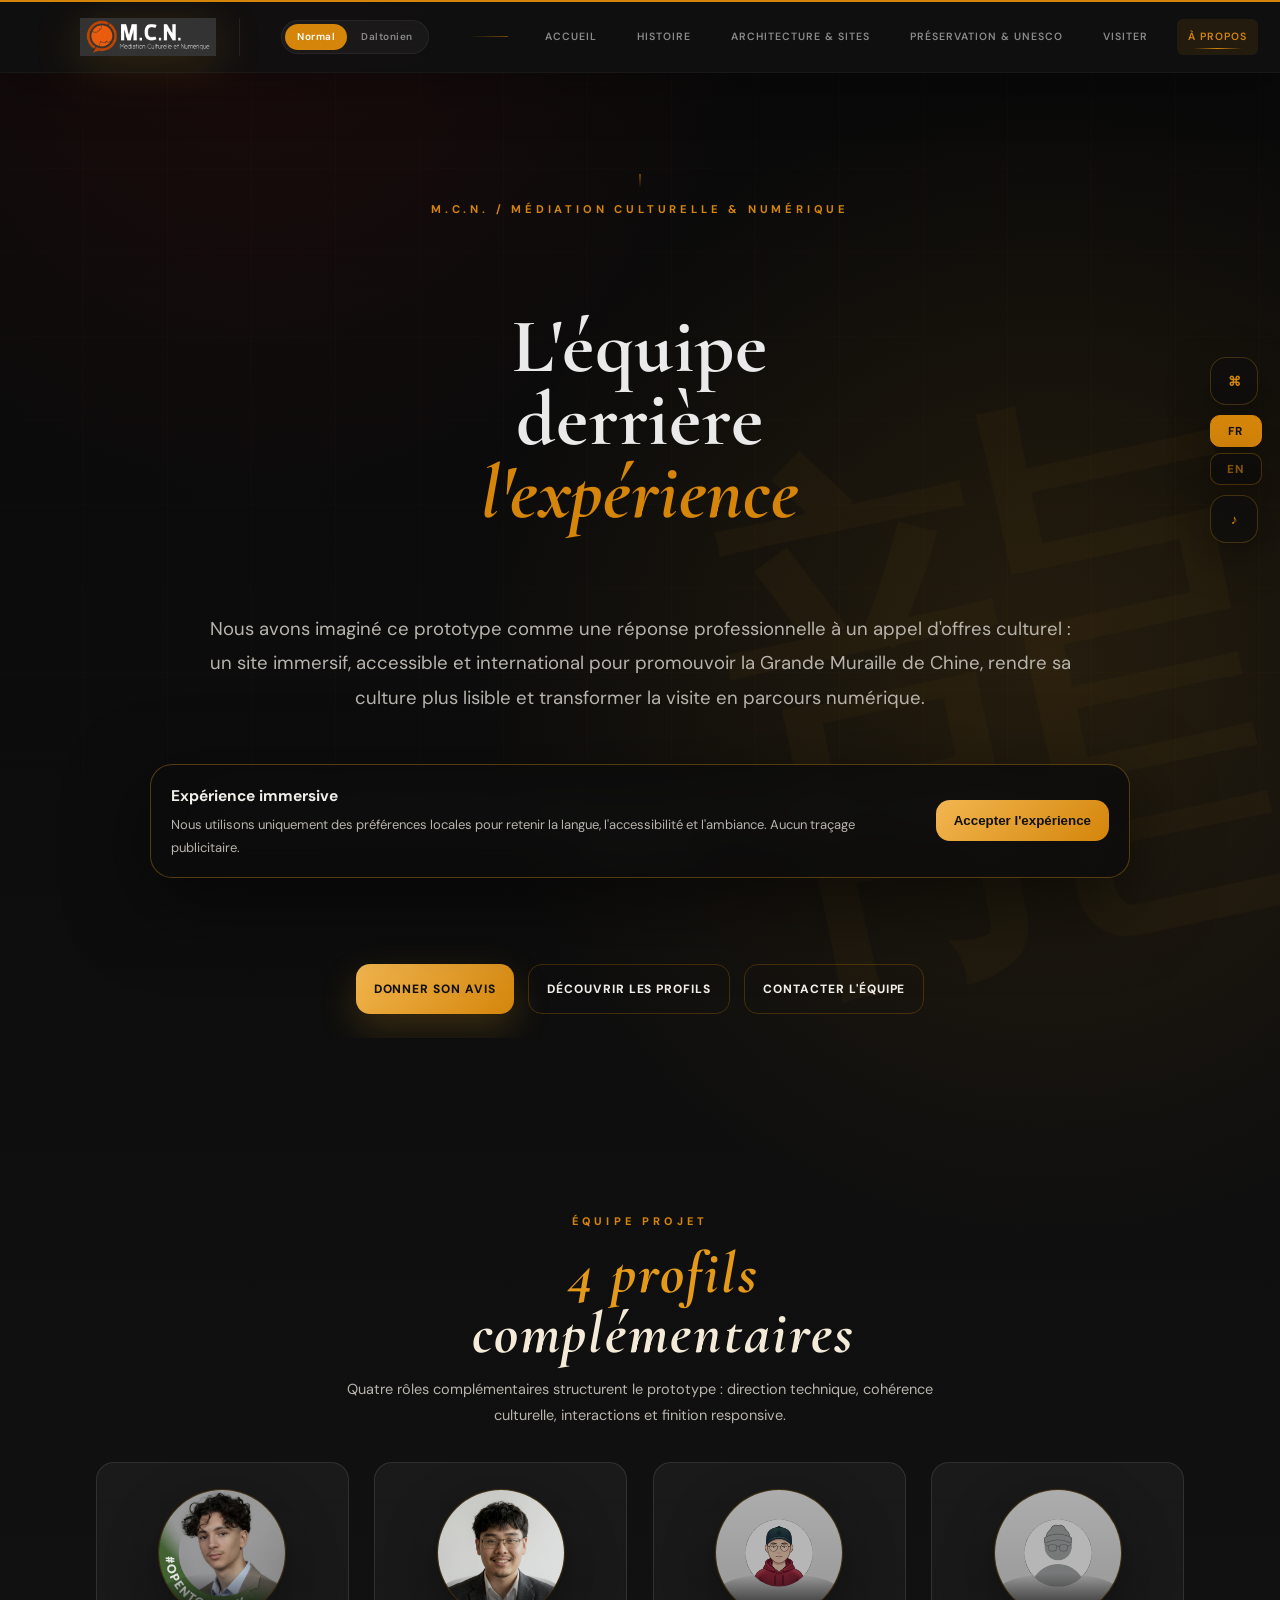
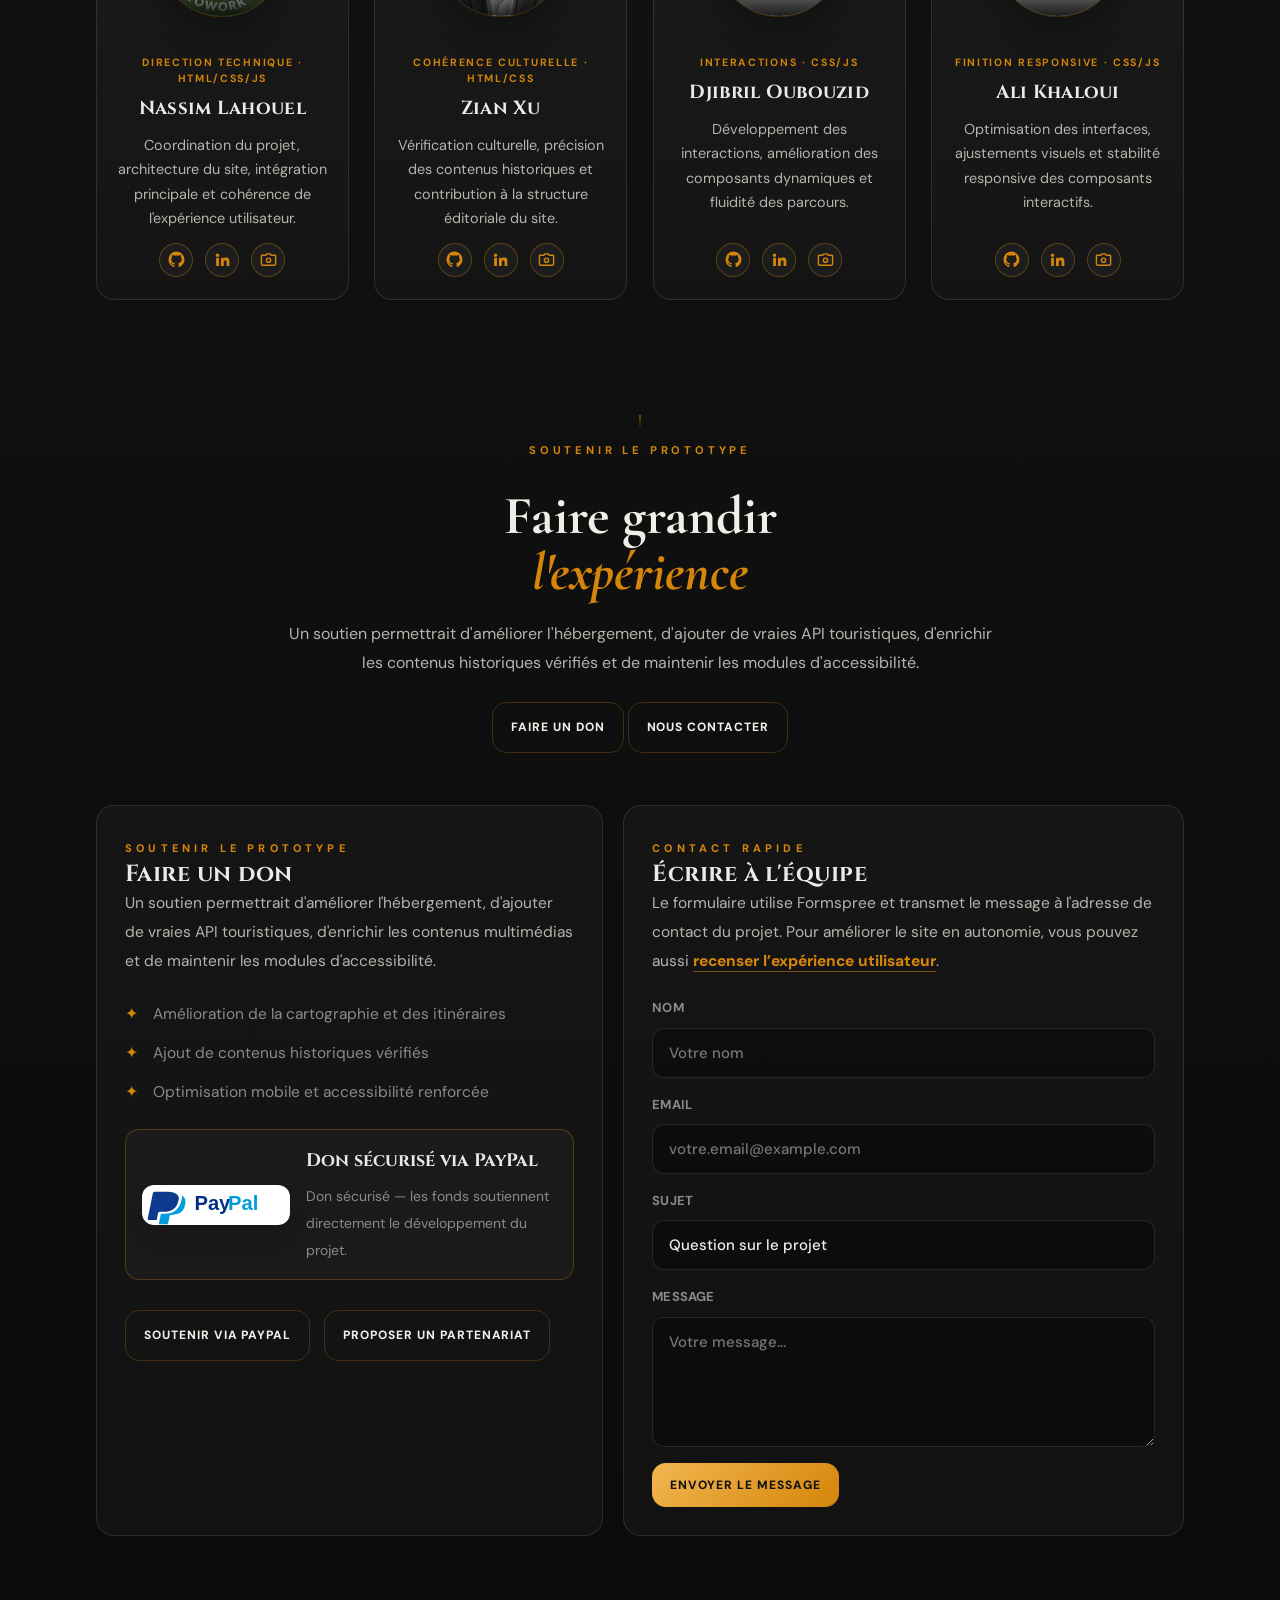
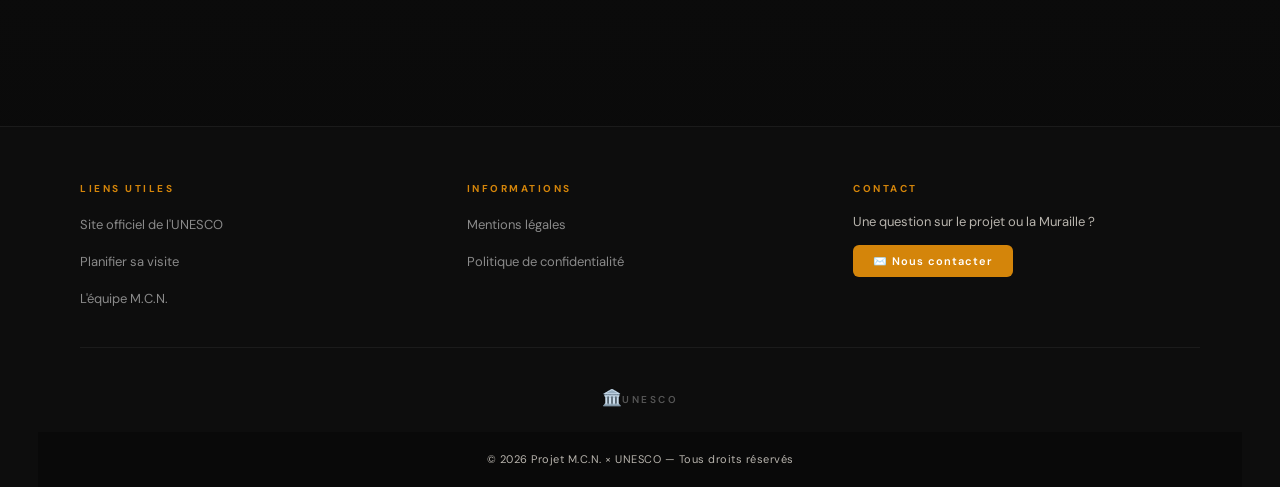
==== apropos.html @ 0f31e230 "Add files" ====
<!DOCTYPE html>
<html lang="fr">
<head>
    <meta charset="UTF-8">
    <!-- Boot immédiat : lang + daltonien + musique préchargée -->
    <script>
      (function(){
        // 1. Langue
        var l = localStorage.getItem('mcn-lang');
        if(l === 'en'){ document.documentElement.lang = 'en'; document.documentElement.classList.add('is-english'); }
        // 2. Daltonien
        if(localStorage.getItem('mcn-colorblind') === '1') document.documentElement.classList.add('mcn-colorblind');
        // 3. Musique — play immédiat, seek différé pour éviter le gap entre pages
        if(localStorage.getItem('mcn-music-on') === '1') {
          try {
            var savedTime = parseFloat(localStorage.getItem('mcn-music-time') || '0');
            var savedAt   = parseFloat(localStorage.getItem('mcn-music-savedAt') || String(Date.now()));
            var audio = new Audio('nastelbom_chinese-music.mp3');
            audio.loop    = true;
            audio.volume  = 0.55;
            audio.preload = 'auto';
            function doSeek(){
              var elapsed = (Date.now() - savedAt) / 1000;
              var target  = savedTime + elapsed;
              if(audio.duration && isFinite(audio.duration)) target = target % audio.duration;
              try { audio.currentTime = target; } catch(e){}
            }
            // Jouer IMMÉDIATEMENT (sans attendre canplay) pour éviter le gap
            var playPromise = audio.play();
            if(playPromise !== undefined){
              playPromise.then(function(){
                // Seek après que le play a démarré
                if(audio.readyState >= 2){ doSeek(); }
                else { audio.addEventListener('canplay', doSeek, { once:true }); }
              }).catch(function(){
                // Autoplay bloqué — réessayer au premier geste utilisateur
                var resume = function(){
                  audio.play().then(doSeek).catch(function(){});
                  document.removeEventListener('click',   resume);
                  document.removeEventListener('keydown', resume);
                };
                document.addEventListener('click',   resume, { once:true });
                document.addEventListener('keydown', resume, { once:true });
              });
            } else {
              // Fallback navigateurs anciens
              if(audio.readyState >= 2){ doSeek(); }
              else { audio.addEventListener('canplay', doSeek, { once:true }); }
            }
            window.__mcnBootAudio = audio;
          } catch(e) {}
        }
      })();
    </script>
    <meta name="viewport" content="width=device-width, initial-scale=1.0">
    <link rel="preload" as="audio" href="nastelbom_chinese-music.mp3" type="audio/mpeg">
    <meta name="description" content="Découvrez l'équipe M.C.N. derrière le projet numérique UNESCO dédié à la Grande Muraille de Chine.">
    <title>À propos — M.C.N. Grande Muraille</title>
    <link rel="stylesheet" href="style.css">
    <link rel="stylesheet" href="premium_upgrade.css">
    <link rel="stylesheet" href="mcn_public_refinement.css">
    <link rel="stylesheet" href="mcn_premium_finish.css">
    <link rel="stylesheet" href="dynasty_modal_enhance.css">
    <link rel="preconnect" href="https://fonts.googleapis.com">
    <link rel="preconnect" href="https://fonts.gstatic.com" crossorigin>
    <link href="https://fonts.googleapis.com/css2?family=Cormorant+Garamond:ital,wght@0,400;0,600;0,700;1,400&family=Cinzel:wght@400;600;700;900&family=DM+Sans:wght@400;500;600;700&display=swap" rel="stylesheet">
</head>
<body data-premium="mcn">
    <a href="#contenu" class="skip-link">Aller au contenu</a>
    <div class="progress-bar" aria-hidden="true"></div>
    <input type="checkbox" id="daltonien-mode" class="mode-checkbox">
    <input type="checkbox" id="hamburger-toggle" class="hamburger-toggle">
    <label for="hamburger-toggle" class="nav-overlay" aria-hidden="true"></label>

    <header class="header">
        <div class="nav-container">
            <div class="logo">
                <a href="index.html" class="logo-link" aria-label="Retour à l'accueil">
                    <img src="logo-mcn.png" alt="Logo M.C.N." class="logo-img">
                </a>
            </div>
            <div class="color-mode-toggle">
                <label for="daltonien-mode" class="mode-button mode-normal">Normal</label>
                <label for="daltonien-mode" class="mode-button mode-daltonien">Daltonien</label>
            </div>
            <label for="hamburger-toggle" class="hamburger-label" aria-label="Ouvrir le menu"><span></span><span></span><span></span></label>
            <nav aria-label="Navigation principale">
                <ul class="nav-menu">
                    <li><a href="index.html">Accueil</a></li>
                    <li><a href="histoire.html">Histoire</a></li>
                    <li><a href="architecture.html">Architecture & Sites</a></li>
                    <li><a href="preservation.html">Préservation & UNESCO</a></li>
                    <li><a href="visiter.html">Visiter</a></li>
                    <li><a href="apropos.html" class="active" aria-current="page">À propos</a></li>
                </ul>
            </nav>
        </div>
    </header>

    <main id="contenu" class="main-content about-page">
        <section class="about-hero about-hero-centered reveal" aria-labelledby="about-title">
            <span class="mcn-chapter-kicker">M.C.N. / Médiation Culturelle & Numérique</span>
            <h1 id="about-title"><span class="lang-fr">L'équipe derrière <em>l'expérience</em></span><span class="lang-en">The team behind <em>the experience</em></span></h1>
            <p>Nous avons imaginé ce prototype comme une réponse professionnelle à un appel d'offres culturel : un site immersif, accessible et international pour promouvoir la Grande Muraille de Chine, rendre sa culture plus lisible et transformer la visite en parcours numérique.</p>
            <p class="about-feedback-copy">Votre avis nous aide à améliorer la navigation, les contenus, l'accessibilité et la qualité générale de l'expérience.</p>
            <div class="about-hero-actions about-centered-actions">
                <a class="premium-cta" href="https://docs.google.com/forms/d/e/1FAIpQLSeU9tLcjti7JMCrcqC1mMCmVSFQuOG7TDobUYqRKVTLNibkOA/viewform?usp=publish-editor" target="_blank" rel="noopener">Donner son avis</a>
                <a href="#team" class="ghost-cta">Découvrir les profils</a>
                <a href="#contact" class="ghost-cta">Contacter l'équipe</a>
            </div>
        </section>

        <section id="team" class="team-section reveal" aria-labelledby="team-title">
            <div class="section-heading about-centered-heading">
                <span class="eyebrow">Équipe projet</span>
                <h2 id="team-title"><span class="lang-fr"><span>4 profils</span> complémentaires</span><span class="lang-en"><span>4 profiles</span><br>complementary</span></h2>
                <p><span class="lang-fr">Quatre rôles complémentaires structurent le prototype : direction technique, cohérence culturelle, interactions et finition responsive.</span><span class="lang-en">Four complementary roles structure the prototype: technical direction, cultural consistency, interactions and responsive finishing.</span></p>
            </div>
            <div class="team-grid team-grid-real team-grid-compact">
                <article class="profile-card profile-card-real">
                    <div class="profile-photo-wrap"><img src="nassim-lahouel.jpg" alt="Portrait de Nassim Lahouel" class="profile-photo"></div>
                    <div class="profile-body">
                        <span class="profile-role">Direction technique · HTML/CSS/JS</span>
                        <h3>Nassim Lahouel</h3>
                        <p>Coordination du projet, architecture du site, intégration principale et cohérence de l'expérience utilisateur.</p>
                        <div class="profile-links social-icons" aria-label="Liens professionnels de Nassim Lahouel">
                            <a href="https://github.com/nassim800" target="_blank" rel="noopener" aria-label="GitHub de Nassim Lahouel"><svg viewBox="0 0 24 24" aria-hidden="true"><path d="M12 .7A11.3 11.3 0 0 0 .7 12c0 5 3.2 9.2 7.6 10.7.6.1.8-.2.8-.6v-2c-3.1.7-3.8-1.3-3.8-1.3-.5-1.2-1.2-1.6-1.2-1.6-1-.7.1-.7.1-.7 1.1.1 1.7 1.2 1.7 1.2 1 1.7 2.6 1.2 3.2.9.1-.7.4-1.2.7-1.5-2.5-.3-5.1-1.2-5.1-5.5 0-1.2.4-2.2 1.2-3-.1-.3-.5-1.5.1-3 0 0 .9-.3 3.1 1.2.9-.2 1.9-.4 2.9-.4s2 .1 2.9.4c2.2-1.5 3.1-1.2 3.1-1.2.6 1.5.2 2.7.1 3 .7.8 1.2 1.8 1.2 3 0 4.3-2.6 5.2-5.1 5.5.4.3.8 1 .8 2.1V22c0 .4.2.7.8.6A11.3 11.3 0 0 0 12 .7Z"/></svg></a>
                            <a href="https://www.linkedin.com/" target="_blank" rel="noopener" aria-label="LinkedIn de Nassim Lahouel"><svg viewBox="0 0 24 24" aria-hidden="true"><path d="M4.98 3.5a2.5 2.5 0 1 1 0 5.01 2.5 2.5 0 0 1 0-5.01ZM3 9.5h4v11.8H3V9.5Zm6.3 0h3.8v1.6h.1c.5-.9 1.8-1.9 3.8-1.9 4 0 4.7 2.6 4.7 6v6.1h-4v-5.4c0-1.3 0-3-1.8-3s-2.1 1.4-2.1 2.9v5.5h-4V9.5Z"/></svg></a>
                            <a href="https://nassim800.github.io/portfolio2/" target="_blank" rel="noopener" aria-label="Portfolio de Nassim Lahouel"><svg viewBox="0 0 24 24" aria-hidden="true"><path d="M9 3h6l1.2 2H21a2 2 0 0 1 2 2v11.5a2.5 2.5 0 0 1-2.5 2.5h-17A2.5 2.5 0 0 1 1 18.5V7a2 2 0 0 1 2-2h4.8L9 3Zm1.2 2-.7 1.1a2 2 0 0 1-1.7.9H3v11.5c0 .3.2.5.5.5h17c.3 0 .5-.2.5-.5V7h-4.8a2 2 0 0 1-1.7-.9L13.8 5h-3.6ZM12 9a4 4 0 1 1 0 8 4 4 0 0 1 0-8Zm0 2a2 2 0 1 0 0 4 2 2 0 0 0 0-4Z"/></svg></a>
                        </div>
                    </div>
                </article>
                <article class="profile-card profile-card-real">
                    <div class="profile-photo-wrap"><img src="zian-xu.jpg" alt="Portrait de Zian Xu" class="profile-photo"></div>
                    <div class="profile-body">
                        <span class="profile-role">Cohérence culturelle · HTML/CSS</span>
                        <h3>Zian Xu</h3>
                        <p>Vérification culturelle, précision des contenus historiques et contribution à la structure éditoriale du site.</p>
                        <div class="profile-links social-icons" aria-label="Liens professionnels de Zian Xu">
                            <a href="https://github.com/zian-boop" target="_blank" rel="noopener" aria-label="GitHub de Zian Xu"><svg viewBox="0 0 24 24" aria-hidden="true"><path d="M12 .7A11.3 11.3 0 0 0 .7 12c0 5 3.2 9.2 7.6 10.7.6.1.8-.2.8-.6v-2c-3.1.7-3.8-1.3-3.8-1.3-.5-1.2-1.2-1.6-1.2-1.6-1-.7.1-.7.1-.7 1.1.1 1.7 1.2 1.7 1.2 1 1.7 2.6 1.2 3.2.9.1-.7.4-1.2.7-1.5-2.5-.3-5.1-1.2-5.1-5.5 0-1.2.4-2.2 1.2-3-.1-.3-.5-1.5.1-3 0 0 .9-.3 3.1 1.2.9-.2 1.9-.4 2.9-.4s2 .1 2.9.4c2.2-1.5 3.1-1.2 3.1-1.2.6 1.5.2 2.7.1 3 .7.8 1.2 1.8 1.2 3 0 4.3-2.6 5.2-5.1 5.5.4.3.8 1 .8 2.1V22c0 .4.2.7.8.6A11.3 11.3 0 0 0 12 .7Z"/></svg></a>
                            <a href="https://www.linkedin.com/in/%E5%AD%90%E5%AE%89-%E5%BE%90-6149aa3a8/?locale=fr" target="_blank" rel="noopener" aria-label="LinkedIn de Zian Xu"><svg viewBox="0 0 24 24" aria-hidden="true"><path d="M4.98 3.5a2.5 2.5 0 1 1 0 5.01 2.5 2.5 0 0 1 0-5.01ZM3 9.5h4v11.8H3V9.5Zm6.3 0h3.8v1.6h.1c.5-.9 1.8-1.9 3.8-1.9 4 0 4.7 2.6 4.7 6v6.1h-4v-5.4c0-1.3 0-3-1.8-3s-2.1 1.4-2.1 2.9v5.5h-4V9.5Z"/></svg></a>
                            <a href="https://zian-boop.github.io/" target="_blank" rel="noopener" aria-label="Portfolio de Zian Xu"><svg viewBox="0 0 24 24" aria-hidden="true"><path d="M9 3h6l1.2 2H21a2 2 0 0 1 2 2v11.5a2.5 2.5 0 0 1-2.5 2.5h-17A2.5 2.5 0 0 1 1 18.5V7a2 2 0 0 1 2-2h4.8L9 3Zm1.2 2-.7 1.1a2 2 0 0 1-1.7.9H3v11.5c0 .3.2.5.5.5h17c.3 0 .5-.2.5-.5V7h-4.8a2 2 0 0 1-1.7-.9L13.8 5h-3.6ZM12 9a4 4 0 1 1 0 8 4 4 0 0 1 0-8Zm0 2a2 2 0 1 0 0 4 2 2 0 0 0 0-4Z"/></svg></a>
                        </div>
                    </div>
                </article>
                <article class="profile-card profile-card-real">
                    <div class="profile-photo-wrap"><img src="djibril.jpg" alt="Portrait de Djibril Oubouzid" class="profile-photo"></div>
                    <div class="profile-body">
                        <span class="profile-role">Interactions · CSS/JS</span>
                        <h3>Djibril Oubouzid</h3>
                        <p>Développement des interactions, amélioration des composants dynamiques et fluidité des parcours.</p>
                        <div class="profile-links social-icons" aria-label="Liens professionnels de Djibril Oubouzid">
                            <a href="https://github.com/skerious" target="_blank" rel="noopener" aria-label="GitHub de Djibril Oubouzid"><svg viewBox="0 0 24 24" aria-hidden="true"><path d="M12 .7A11.3 11.3 0 0 0 .7 12c0 5 3.2 9.2 7.6 10.7.6.1.8-.2.8-.6v-2c-3.1.7-3.8-1.3-3.8-1.3-.5-1.2-1.2-1.6-1.2-1.6-1-.7.1-.7.1-.7 1.1.1 1.7 1.2 1.7 1.2 1 1.7 2.6 1.2 3.2.9.1-.7.4-1.2.7-1.5-2.5-.3-5.1-1.2-5.1-5.5 0-1.2.4-2.2 1.2-3-.1-.3-.5-1.5.1-3 0 0 .9-.3 3.1 1.2.9-.2 1.9-.4 2.9-.4s2 .1 2.9.4c2.2-1.5 3.1-1.2 3.1-1.2.6 1.5.2 2.7.1 3 .7.8 1.2 1.8 1.2 3 0 4.3-2.6 5.2-5.1 5.5.4.3.8 1 .8 2.1V22c0 .4.2.7.8.6A11.3 11.3 0 0 0 12 .7Z"/></svg></a>
                            <a href="https://www.linkedin.com/in/djibril-oubouzid-376926398/" target="_blank" rel="noopener" aria-label="LinkedIn de Djibril Oubouzid"><svg viewBox="0 0 24 24" aria-hidden="true"><path d="M4.98 3.5a2.5 2.5 0 1 1 0 5.01 2.5 2.5 0 0 1 0-5.01ZM3 9.5h4v11.8H3V9.5Zm6.3 0h3.8v1.6h.1c.5-.9 1.8-1.9 3.8-1.9 4 0 4.7 2.6 4.7 6v6.1h-4v-5.4c0-1.3 0-3-1.8-3s-2.1 1.4-2.1 2.9v5.5h-4V9.5Z"/></svg></a>
                            <a href="https://skerious.github.io/djibril_portfolio/" target="_blank" rel="noopener" aria-label="Portfolio de Djibril Oubouzid"><svg viewBox="0 0 24 24" aria-hidden="true"><path d="M9 3h6l1.2 2H21a2 2 0 0 1 2 2v11.5a2.5 2.5 0 0 1-2.5 2.5h-17A2.5 2.5 0 0 1 1 18.5V7a2 2 0 0 1 2-2h4.8L9 3Zm1.2 2-.7 1.1a2 2 0 0 1-1.7.9H3v11.5c0 .3.2.5.5.5h17c.3 0 .5-.2.5-.5V7h-4.8a2 2 0 0 1-1.7-.9L13.8 5h-3.6ZM12 9a4 4 0 1 1 0 8 4 4 0 0 1 0-8Zm0 2a2 2 0 1 0 0 4 2 2 0 0 0 0-4Z"/></svg></a>
                        </div>
                    </div>
                </article>
                <article class="profile-card profile-card-real">
                    <div class="profile-photo-wrap"><img src="ali.jpg" alt="Portrait de Ali Khaloui" class="profile-photo"></div>
                    <div class="profile-body">
                        <span class="profile-role">Finition responsive · CSS/JS</span>
                        <h3>Ali Khaloui</h3>
                        <p>Optimisation des interfaces, ajustements visuels et stabilité responsive des composants interactifs.</p>
                        <div class="profile-links social-icons" aria-label="Liens professionnels de Ali Khaloui">
                            <a href="https://github.com/rjali75" target="_blank" rel="noopener" aria-label="GitHub de Ali Khaloui"><svg viewBox="0 0 24 24" aria-hidden="true"><path d="M12 .7A11.3 11.3 0 0 0 .7 12c0 5 3.2 9.2 7.6 10.7.6.1.8-.2.8-.6v-2c-3.1.7-3.8-1.3-3.8-1.3-.5-1.2-1.2-1.6-1.2-1.6-1-.7.1-.7.1-.7 1.1.1 1.7 1.2 1.7 1.2 1 1.7 2.6 1.2 3.2.9.1-.7.4-1.2.7-1.5-2.5-.3-5.1-1.2-5.1-5.5 0-1.2.4-2.2 1.2-3-.1-.3-.5-1.5.1-3 0 0 .9-.3 3.1 1.2.9-.2 1.9-.4 2.9-.4s2 .1 2.9.4c2.2-1.5 3.1-1.2 3.1-1.2.6 1.5.2 2.7.1 3 .7.8 1.2 1.8 1.2 3 0 4.3-2.6 5.2-5.1 5.5.4.3.8 1 .8 2.1V22c0 .4.2.7.8.6A11.3 11.3 0 0 0 12 .7Z"/></svg></a>
                            <a href="https://www.linkedin.com/in/ali-khaloui/" target="_blank" rel="noopener" aria-label="LinkedIn de Ali Khaloui"><svg viewBox="0 0 24 24" aria-hidden="true"><path d="M4.98 3.5a2.5 2.5 0 1 1 0 5.01 2.5 2.5 0 0 1 0-5.01ZM3 9.5h4v11.8H3V9.5Zm6.3 0h3.8v1.6h.1c.5-.9 1.8-1.9 3.8-1.9 4 0 4.7 2.6 4.7 6v6.1h-4v-5.4c0-1.3 0-3-1.8-3s-2.1 1.4-2.1 2.9v5.5h-4V9.5Z"/></svg></a>
                            <a href="https://rjali75.github.io/portfolio/" target="_blank" rel="noopener" aria-label="Portfolio de Ali Khaloui"><svg viewBox="0 0 24 24" aria-hidden="true"><path d="M9 3h6l1.2 2H21a2 2 0 0 1 2 2v11.5a2.5 2.5 0 0 1-2.5 2.5h-17A2.5 2.5 0 0 1 1 18.5V7a2 2 0 0 1 2-2h4.8L9 3Zm1.2 2-.7 1.1a2 2 0 0 1-1.7.9H3v11.5c0 .3.2.5.5.5h17c.3 0 .5-.2.5-.5V7h-4.8a2 2 0 0 1-1.7-.9L13.8 5h-3.6ZM12 9a4 4 0 1 1 0 8 4 4 0 0 1 0-8Zm0 2a2 2 0 1 0 0 4 2 2 0 0 0 0-4Z"/></svg></a>
                        </div>
                    </div>
                </article>
            </div></section>

        <section class="about-donation-callout reveal" aria-labelledby="support-title">
            <span class="mcn-chapter-kicker">Soutenir le prototype</span>
            <h2 id="support-title">Faire grandir <em>l'expérience</em></h2>
            <p>Un soutien permettrait d'améliorer l'hébergement, d'ajouter de vraies API touristiques, d'enrichir les contenus historiques vérifiés et de maintenir les modules d'accessibilité.</p>
            <div class="about-centered-actions">
                <a class="premium-cta paypal-cta" href="https://www.paypal.com/donate" target="_blank" rel="noopener">Faire un don</a>
                <a class="ghost-cta" href="#contact">Nous contacter</a>
            </div>
        </section>

        <section class="support-contact-grid reveal" aria-label="Soutien et contact">
            <article class="support-card">
                <span class="eyebrow">Soutenir le prototype</span>
                <h2>Faire un don</h2>
                <p>Un soutien permettrait d'améliorer l'hébergement, d'ajouter de vraies API touristiques, d'enrichir les contenus multimédias et de maintenir les modules d'accessibilité.</p>
                <ul class="support-list">
                    <li>Amélioration de la cartographie et des itinéraires</li>
                    <li>Ajout de contenus historiques vérifiés</li>
                    <li>Optimisation mobile et accessibilité renforcée</li>
                </ul>
                <div class="paypal-donation-box" aria-label="Paiement sécurisé PayPal">
                    <img src="paypal-logo.svg" alt="Logo PayPal" class="paypal-logo">
                    <div>
                        <strong>Don sécurisé via PayPal</strong>
                        <span>Don sécurisé — les fonds soutiennent directement le développement du projet.</span>
                    </div>
                </div>
                <div class="donation-actions">
                    <a class="premium-cta paypal-cta" href="https://www.paypal.com/donate" target="_blank" rel="noopener">Soutenir via PayPal</a>
                    <a class="ghost-cta" href="mailto:nassim.lahouel1@gmail.com?subject=Soutien%20au%20projet%20M.C.N.">Proposer un partenariat</a>
                </div>
            </article>

            <article id="contact" class="contact-panel">
                <span class="eyebrow">Contact rapide</span>
                <h2>Écrire à l'équipe</h2>
                <p>Le formulaire utilise Formspree et transmet le message à l'adresse de contact du projet. Pour améliorer le site en autonomie, vous pouvez aussi <a class="inline-gold-link" href="https://docs.google.com/forms/d/e/1FAIpQLSeU9tLcjti7JMCrcqC1mMCmVSFQuOG7TDobUYqRKVTLNibkOA/viewform?usp=publish-editor" target="_blank" rel="noopener">recenser l’expérience utilisateur</a>.</p>
                <form class="about-contact-form" action="https://formspree.io/f/xeedzbya" method="POST">
                    <label>Nom
                        <input type="text" name="name" placeholder="Votre nom" required>
                    </label>
                    <label>Email
                        <input type="email" name="email" placeholder="votre.email@example.com" required>
                    </label>
                    <label>Sujet
                        <select name="subject" required>
                            <option value="Question sur le projet">Question sur le projet</option>
                            <option value="Partenariat">Partenariat</option>
                            <option value="Bug ou amélioration">Bug ou amélioration</option>
                            <option value="Soutien / don">Soutien / don</option>
                        </select>
                    </label>
                    <label>Message
                        <textarea name="message" rows="5" placeholder="Votre message..." required></textarea>
                    </label>
                    <input type="hidden" name="_replyto" value="nassim.lahouel1@gmail.com">
                    <button type="submit" class="premium-cta form-submit">Envoyer le message</button>
                </form>
            </article>
        </section>
    </main>

    <footer class="footer">
        <div class="footer-content">
            <div class="footer-column">
                <h3>Liens utiles</h3>
                <ul>
                    <li><a href="https://whc.unesco.org/fr/list/438/" target="_blank" rel="noopener">Site officiel de l'UNESCO</a></li>
                    <li><a href="visiter.html">Planifier sa visite</a></li>
                    <li><a href="apropos.html">L'équipe M.C.N.</a></li>
                </ul>
            </div>
            <div class="footer-column">
                <h3>Informations</h3>
                <ul>
                    <li><a href="mentions-legales.html">Mentions légales</a></li>
                    <li><a href="politique-confidentialite.html">Politique de confidentialité</a></li>
                </ul>
            </div>
            <div class="footer-column">
                <h3>Contact</h3>
                <p style="margin-bottom: 12px; font-size: 13px; color: #b0b0b0;">Une question sur le projet ou la Muraille ?</p>
                <a href="apropos.html#contact" class="no-arrow" style="text-decoration: none;"><button class="contact-btn">✉️ Nous contacter</button></a>
            </div>
        </div>
        <div class="footer-unesco-container">
            <a href="https://whc.unesco.org/fr/list/438/" target="_blank" rel="noopener" class="unesco-link no-arrow"><div class="unesco-logo-footer"><span class="unesco-icon">🏛️</span><span class="unesco-text">UNESCO</span></div></a>
        </div>
        <div class="footer-bottom"><p>© 2026 Projet M.C.N. × UNESCO — Tous droits réservés</p></div>
    </footer>

    <a href="#" class="back-to-top" aria-label="Retour en haut">↑</a>
    <div class="premium-dock" aria-label="Outils rapides">
        <button class="dock-btn" type="button" data-command="search" aria-label="Recherche intelligente">⌘</button>
        <div class="lang-dock-group">
        <button class="dock-btn lang-btn" type="button" data-lang="fr" aria-label="Passer en français">FR</button>
        <button class="dock-btn lang-btn" type="button" data-lang="en" aria-label="Switch to English">EN</button>
      </div>
        <button class="dock-btn" type="button" data-command="sound" aria-label="Ambiance sonore">♪</button>
    </div>
    <div class="command-panel" role="dialog" aria-modal="false" aria-label="Recherche rapide"><div class="command-card"><button class="command-close" type="button" aria-label="Fermer">×</button><span class="eyebrow">M.C.N. / Recherche curatoriale</span><h2>Explorer la Muraille en un instant</h2><input id="smart-search" type="search" placeholder="Essayez : Badaling, riz gluant, UNESCO, Ming..." autocomplete="off"><div class="command-results" aria-live="polite"></div></div></div>
    <div class="cookie-consent" role="dialog" aria-live="polite" aria-label="Préférences de confidentialité"><div><strong>Expérience immersive</strong><p>Nous utilisons uniquement des préférences locales pour retenir la langue, l'accessibilité et l'ambiance. Aucun traçage publicitaire.</p></div><button type="button" class="cookie-accept">Accepter l'expérience</button></div>
    <script src="main.js"></script>
    <script src="premium_upgrade.js"></script>
    <script src="mcn_public_final.js"></script>
    <script src="mcn_premium_finish.js"></script>
    <script src="dynasty_deep.js"></script>
    <script src="lang_fix.js"></script>
    <script src="mcn_v4_final_patch.js"></script>
    <script src="mcn_v5_final_patch.js"></script>
    <script src="mcn_v10.js"></script>
    <script src="mcn_v11_final_patch.js"></script>
</body>
</html>
---- style.css ----
/* ══════════════════════════════════════════════════════════════
   LA GRANDE MURAILLE DE CHINE × UNESCO — REFONTE PRESTIGE v3
   Mobile First · Institutionnel · Accessible · Immersif
   ══════════════════════════════════════════════════════════════ */

@import url('https://fonts.googleapis.com/css2?family=Cormorant+Garamond:ital,wght@0,400;0,600;0,700;1,400&family=Cinzel:wght@400;600;700;900&family=DM+Sans:wght@400;500;600;700&display=swap');

/* ─── RESET ─── */
*, *::before, *::after { margin: 0; padding: 0; box-sizing: border-box; }

/* ─── DESIGN TOKENS ─── */
:root {
    --primary: #d4850a;
    --primary-hover: #e89620;
    --primary-subtle: rgba(212, 133, 10, 0.10);
    --primary-glow: rgba(212, 133, 10, 0.25);
    --dark: #111111;
    --dark-card: #1a1a1a;
    --dark-surface: #151515;
    --dark-elevated: #222222;
    --border-subtle: rgba(255, 255, 255, 0.06);
    --border-active: rgba(212, 133, 10, 0.30);
    --text-primary: #eaeaea;
    --text-secondary: #8a8a8a;
    --text-muted: #555555;
    --glass-bg: rgba(17, 17, 17, 0.92);
    --glass-border: rgba(255, 255, 255, 0.04);
    --shadow-sm: 0 1px 3px rgba(0,0,0,0.2);
    --shadow-md: 0 4px 16px rgba(0,0,0,0.35);
    --shadow-lg: 0 8px 32px rgba(0,0,0,0.5);
    --shadow-glow: 0 4px 24px rgba(0,0,0,0.4);
    --radius-sm: 6px;
    --radius-md: 10px;
    --radius-lg: 16px;
    --ease: cubic-bezier(0.4, 0, 0.2, 1);
    --transition: 0.3s var(--ease);
    --max-w: 1200px;
    --font-display: 'Cinzel', 'Georgia', serif;
    --font-editorial: 'Cormorant Garamond', 'Georgia', serif;
    --font-ui: 'DM Sans', 'Helvetica Neue', sans-serif;
}

/* ─── DALTONIEN MODE ─── */
.mode-checkbox { display: none; }
#daltonien-mode:checked ~ * {
    --primary: #0077d4;
    --primary-hover: #1a8de4;
    --primary-subtle: rgba(0, 119, 212, 0.10);
    --primary-glow: rgba(0, 119, 212, 0.25);
    --border-active: rgba(0, 119, 212, 0.30);
}

/* ─── BASE ─── */
html { scroll-behavior: smooth; -webkit-text-size-adjust: 100%; }
body {
    font-family: var(--font-ui);
    font-size: 15px;
    line-height: 1.7;
    color: var(--text-primary);
    background: var(--dark);
    overflow-x: hidden;
    -webkit-font-smoothing: antialiased;
    -moz-osx-font-smoothing: grayscale;
}
h1,h2,h3,h4,h5,h6 { font-family: var(--font-display); font-weight: 700; color: var(--text-primary); line-height: 1.25; }
img { display: block; max-width: 100%; height: auto; }
a { color: inherit; }

/* ─── ACCESSIBILITY ─── */
a:focus-visible, button:focus-visible, input:focus-visible { outline: 2px solid var(--primary); outline-offset: 3px; }
::selection { background: var(--primary); color: white; }

/* ─── SCROLL PROGRESS BAR ─── */
.progress-bar {
    position: fixed; top: 0; left: 0; height: 3px;
    background: linear-gradient(90deg, var(--primary), var(--primary-hover));
    z-index: 10000; width: 0%; transition: width 0.08s linear; pointer-events: none;
}

/* ─── SCROLL REVEAL ─── */
.reveal { opacity: 0; transform: translateY(28px); transition: opacity 0.7s var(--ease), transform 0.7s var(--ease); }
.reveal.is-visible { opacity: 1; transform: translateY(0); }
.reveal-delay-1 { transition-delay: 0.08s; }
.reveal-delay-2 { transition-delay: 0.16s; }
.reveal-delay-3 { transition-delay: 0.24s; }
.reveal-delay-4 { transition-delay: 0.32s; }
.reveal-delay-5 { transition-delay: 0.40s; }
.reveal-delay-6 { transition-delay: 0.48s; }

/* ══════════════════════════════════════════
   HEADER & NAVIGATION
   ══════════════════════════════════════════ */
.header {
    background: var(--glass-bg);
    backdrop-filter: blur(24px) saturate(160%);
    -webkit-backdrop-filter: blur(24px) saturate(160%);
    padding: 0 clamp(16px, 3vw, 40px);
    position: sticky; top: 0; z-index: 1000;
    border-bottom: 1px solid var(--glass-border);
}
.nav-container {
    max-width: var(--max-w); margin: 0 auto;
    display: flex; justify-content: space-between; align-items: center;
    gap: 12px; min-height: 64px;
}
.logo { display: flex; align-items: center; flex-shrink: 0; }
.logo-link { text-decoration: none; display: flex; align-items: center; transition: opacity var(--transition); }
.logo-img { height: 38px; width: auto; max-width: 160px; object-fit: contain; }
.logo-link:hover { opacity: 0.85; }

.color-mode-toggle {
    display: flex; gap: 2px; align-items: center; flex-shrink: 0;
    background: rgba(255,255,255,0.04); border: 1px solid var(--border-subtle);
    border-radius: 100px; padding: 3px;
}
.mode-button {
    font-family: var(--font-ui); padding: 4px 12px; border-radius: 100px;
    font-size: 10px; font-weight: 600; cursor: pointer;
    transition: all var(--transition); user-select: none; letter-spacing: 0.5px;
}
.mode-normal { background: var(--primary); color: white; }
.mode-daltonien { background: transparent; color: var(--text-secondary); }
#daltonien-mode:checked ~ .header .mode-normal,
#daltonien-mode:checked ~ * .header .mode-normal { background: transparent; color: var(--text-secondary); }
#daltonien-mode:checked ~ .header .mode-daltonien,
#daltonien-mode:checked ~ * .header .mode-daltonien { background: var(--primary); color: white; }

.nav-menu { display: flex; gap: 2px; list-style: none; align-items: center; }
.nav-menu a {
    font-family: var(--font-ui); text-decoration: none; color: var(--text-secondary);
    padding: 8px 14px; font-size: 11px; font-weight: 600;
    border-radius: var(--radius-sm); transition: all var(--transition);
    display: block; white-space: nowrap; letter-spacing: 1px; text-transform: uppercase;
}
.nav-menu a:hover { color: var(--text-primary); background: rgba(255,255,255,0.05); }
.nav-menu a.active { color: var(--primary); background: var(--primary-subtle); }

/* ─── HAMBURGER (CSS-Only) ─── */
.hamburger-toggle { display: none; }
.hamburger-label { display: none; }
.nav-overlay { display: none; }

@media (max-width: 768px) {
    .hamburger-label {
        display: flex; flex-direction: column; justify-content: center;
        gap: 5px; width: 28px; height: 28px; cursor: pointer; z-index: 1001; order: 3;
    }
    .hamburger-label span {
        display: block; width: 100%; height: 2px; background: var(--text-primary);
        border-radius: 2px; transition: all 0.3s var(--ease); transform-origin: center;
    }
    .hamburger-toggle:checked ~ .header .hamburger-label span:nth-child(1) { transform: translateY(7px) rotate(45deg); }
    .hamburger-toggle:checked ~ .header .hamburger-label span:nth-child(2) { opacity: 0; transform: scaleX(0); }
    .hamburger-toggle:checked ~ .header .hamburger-label span:nth-child(3) { transform: translateY(-7px) rotate(-45deg); }

    nav[aria-label="Navigation principale"] {
        position: fixed; top: 0; right: -100%;
        width: min(300px, 85vw); height: 100dvh;
        background: var(--dark); border-left: 1px solid var(--border-subtle);
        padding: 80px 28px 40px; transition: right 0.4s var(--ease); z-index: 999; overflow-y: auto;
    }
    .hamburger-toggle:checked ~ .header nav[aria-label="Navigation principale"],
    .hamburger-toggle:checked ~ * .header nav[aria-label="Navigation principale"] { right: 0; }

    .nav-menu { flex-direction: column; gap: 4px; align-items: stretch; }
    .nav-menu a { padding: 14px 16px; font-size: 13px; letter-spacing: 2px; border-bottom: 1px solid var(--border-subtle); border-radius: 0; }
    .nav-menu a:last-child { border-bottom: none; }

    .nav-overlay { display: block; position: fixed; inset: 0; background: rgba(0,0,0,0.6); z-index: 998; opacity: 0; pointer-events: none; transition: opacity 0.4s var(--ease); }
    .hamburger-toggle:checked ~ .nav-overlay { opacity: 1; pointer-events: auto; }
}

/* ══════════════════════════════════════════
   HERO
   ══════════════════════════════════════════ */
.hero {
    position: relative; height: clamp(380px, 65vh, 780px);
    background-color: var(--dark); overflow: hidden;
    display: flex; flex-direction: column; align-items: center; justify-content: center;
}
.hero-video {
    position: absolute; top: 50%; left: 50%;
    min-width: 100%; min-height: 100%; width: auto; height: auto;
    transform: translate(-50%, -50%); z-index: 0; object-fit: cover;
    filter: brightness(0.45) saturate(0.75);
}
.hero::after {
    content: ''; position: absolute; inset: 0;
    background: linear-gradient(to bottom, rgba(17,17,17,0.3) 0%, transparent 35%, transparent 60%, var(--dark) 100%);
    z-index: 1; pointer-events: none;
}
.hero-title {
    font-family: var(--font-display); color: white;
    font-size: clamp(26px, 4.8vw, 64px); font-weight: 700; text-align: center;
    z-index: 2; position: relative;
    animation: heroFadeUp 1s var(--ease) forwards;
    letter-spacing: 0.12em; text-transform: uppercase;
    text-shadow: 0 4px 40px rgba(0,0,0,0.7); padding: 0 20px;
}
.hero-title::after { content: ''; display: block; width: 48px; height: 2px; background: var(--primary); margin: 20px auto 0; }
.hero-subtitle {
    font-family: var(--font-ui); color: rgba(255,255,255,0.5);
    font-size: 10px; font-weight: 600; z-index: 2; position: relative;
    animation: heroFadeUp 1s var(--ease) 0.25s forwards; opacity: 0;
    letter-spacing: 4px; text-transform: uppercase; margin-top: 16px;
}
@keyframes heroFadeUp { from { opacity: 0; transform: translateY(20px); } to { opacity: 1; transform: translateY(0); } }

/* ══════════════════════════════════════════
   MAIN CONTENT
   ══════════════════════════════════════════ */
.main-content { max-width: var(--max-w); margin: 0 auto; padding: clamp(40px,5vw,80px) clamp(20px,3vw,40px); }

.intro-section, .preservation-intro { max-width: 760px; margin: 0 auto clamp(48px, 6vw, 80px); text-align: center; }
.intro-section h2, .preservation-intro h2 { font-size: clamp(22px,3vw,34px); margin-bottom: 20px; font-weight: 700; letter-spacing: 0.04em; }
.intro-section p, .preservation-intro p { font-family: var(--font-editorial); color: var(--text-secondary); line-height: 1.9; font-size: 17px; }

.key-numbers, .section-title {
    font-family: var(--font-ui); color: var(--primary); text-align: center;
    text-transform: uppercase; font-weight: 700; font-size: 10px;
    letter-spacing: 3.5px; margin-bottom: 32px;
    display: flex; align-items: center; gap: 20px;
    padding: 0; background: transparent; border-radius: 0;
}
.key-numbers::before, .key-numbers::after,
.section-title::before, .section-title::after { content: ''; flex: 1; height: 1px; background: var(--border-subtle); }

/* ── CARDS & GRIDS ── */
.four-columns { display: grid; grid-template-columns: repeat(4,1fr); gap: 16px; margin-bottom: clamp(48px,6vw,80px); }

.column-card, .history-card, .challenge-card, .action-section, .project-card, .timeline-item {
    background: var(--dark-card); border-radius: var(--radius-md); overflow: hidden;
    transition: transform 0.4s var(--ease), box-shadow 0.4s var(--ease), border-color 0.4s var(--ease);
    border: 1px solid var(--border-subtle);
}
.column-card:hover, .history-card:hover, .challenge-card:hover, .action-section:hover, .project-card:hover {
    transform: translateY(-4px); box-shadow: var(--shadow-glow); border-color: var(--border-active);
}

.column-image-real, .history-image-real, .history-image, .challenge-image, .action-image, .project-img, .period-image {
    width: 100%; height: 180px; object-fit: cover;
    transition: transform 0.6s var(--ease), filter 0.6s var(--ease); filter: saturate(0.85);
}
.history-image { background: var(--dark-surface); display: flex; align-items: center; justify-content: center; font-size: 40px; }
.column-card:hover img, .history-card:hover img, .challenge-card:hover img, .action-section:hover img { transform: scale(1.04); filter: saturate(1); }

.column-header, .history-label, .challenge-label, .action-header {
    font-family: var(--font-ui); color: var(--primary); background: transparent;
    padding: 16px 20px 8px; font-weight: 700; font-size: 10px;
    letter-spacing: 2.5px; text-transform: uppercase; text-align: left;
}

.column-content, .history-description, .challenge-description, .action-description {
    padding: 10px 20px 24px; font-size: 13.5px; line-height: 1.8; color: var(--text-secondary);
}

.numbers-grid { display: grid; grid-template-columns: repeat(4,1fr); gap: 16px; margin-bottom: clamp(48px,6vw,80px); }
.number-card {
    background: var(--dark-card); padding: 36px 20px; text-align: center;
    border-radius: var(--radius-md); border: 1px solid var(--border-subtle); transition: all var(--transition);
}
.number-card:hover { transform: translateY(-3px); border-color: var(--border-active); box-shadow: var(--shadow-glow); }
.number-value { font-family: var(--font-display); font-size: clamp(26px,3.5vw,40px); font-weight: 700; color: var(--primary); margin-bottom: 10px; line-height: 1; }
.number-label { font-family: var(--font-ui); font-size: 9px; color: var(--text-secondary); text-transform: uppercase; letter-spacing: 2.5px; font-weight: 600; }

.history-sections { display: grid; grid-template-columns: repeat(3,1fr); gap: 16px; margin-bottom: clamp(48px,6vw,80px); }
.challenges-grid { display: grid; grid-template-columns: repeat(3,1fr); gap: 20px; margin-bottom: clamp(48px,6vw,80px); }

/* ── TIMELINE ── */
.timeline-section { margin-top: 40px; }
.timeline-item { display: grid; grid-template-columns: 180px 1fr 220px; gap: 24px; margin-bottom: 16px; padding: 24px; }
.timeline-item:hover { transform: translateY(-2px); }
.timeline-period { font-family: var(--font-display); color: var(--primary); font-weight: 700; font-size: 13px; letter-spacing: 1px; margin-bottom: 6px; }
.timeline-dynasty { font-family: var(--font-ui); color: var(--text-secondary); font-size: 10px; font-weight: 600; letter-spacing: 1.5px; text-transform: uppercase; }
.timeline-content { display: flex; flex-direction: column; justify-content: center; }
.timeline-title { font-family: var(--font-display); font-size: 17px; font-weight: 700; margin-bottom: 8px; text-transform: uppercase; letter-spacing: 2px; }
.timeline-text { font-size: 14px; line-height: 1.8; color: var(--text-secondary); }
.timeline-image { width: 100%; height: 160px; border-radius: var(--radius-sm); object-fit: cover; transition: transform 0.5s var(--ease); }
.timeline-item:hover .timeline-image { transform: scale(1.03); }

/* ── FRISE CHRONOLOGIQUE ── */
.frise-wrapper { margin-bottom: 56px; }
.frise-scroll { overflow-x: auto; overflow-y: visible; padding-bottom: 110px; scrollbar-width: thin; scrollbar-color: var(--primary) var(--dark-card); }
.frise-scroll::-webkit-scrollbar { height: 4px; }
.frise-scroll::-webkit-scrollbar-track { background: var(--dark-card); border-radius: 2px; }
.frise-scroll::-webkit-scrollbar-thumb { background: var(--primary); border-radius: 2px; }
.frise-track { display: flex; justify-content: space-between; align-items: flex-start; min-width: 1100px; position: relative; padding: 44px 0 16px; }
.frise-track::before { content: ''; position: absolute; top: 58px; left: 52px; right: 52px; height: 2px; background: var(--border-active); }
.frise-dyn { position: relative; width: 105px; flex-shrink: 0; cursor: pointer; }
.frise-dyn::before {
    content: ''; position: absolute; top: -18px; left: 50%; transform: translateX(-50%);
    width: 12px; height: 12px; background: var(--dark); border-radius: 50%;
    border: 2px solid var(--primary); box-shadow: 0 0 0 3px var(--dark);
    z-index: 1; transition: transform 0.25s var(--ease), background 0.25s;
}
.frise-dyn:hover::before { transform: translateX(-50%) scale(1.4); background: var(--primary); }
.frise-inner { background: var(--dark-card); border: 1px solid var(--border-subtle); border-radius: var(--radius-sm); padding: 8px 6px; text-align: center; margin-top: 14px; transition: all 0.25s var(--ease); }
.frise-dyn:hover .frise-inner { border-color: var(--border-active); transform: translateY(-4px); box-shadow: var(--shadow-glow); }
.frise-name { font-family: var(--font-display); font-size: 11px; font-weight: 700; color: var(--primary); margin-bottom: 3px; }
.frise-date { font-family: var(--font-ui); font-size: 9px; color: var(--text-muted); font-weight: 500; }
.frise-tip {
    display: none; position: absolute; top: calc(100% + 8px); left: 50%; transform: translateX(-50%);
    background: var(--dark); border: 1px solid var(--border-active); color: var(--text-primary);
    padding: 12px; border-radius: var(--radius-sm); font-size: 11px; width: 175px;
    line-height: 1.6; z-index: 100; text-align: left; box-shadow: var(--shadow-lg);
}
.frise-tip::before { content: ''; position: absolute; bottom: 100%; left: 50%; transform: translateX(-50%); border: 5px solid transparent; border-bottom-color: var(--border-active); }
.frise-dyn:hover .frise-tip { display: block; }

/* ── GEOGRAPHIC & MAP ── */
.geographic-section, .map-section { margin-top: 40px; background: var(--dark-card); padding: clamp(20px,2.5vw,32px); border-radius: var(--radius-lg); border: 1px solid var(--border-subtle); }
.geographic-header, .map-header { font-family: var(--font-ui); color: var(--primary); font-weight: 700; text-transform: uppercase; letter-spacing: 2px; font-size: 11px; padding-bottom: 14px; margin-bottom: 20px; border-bottom: 1px solid var(--border-subtle); }
.geographic-map, .map-container { width: 100%; height: 400px; background: var(--dark-surface); border-radius: var(--radius-md); overflow: hidden; }

/* ── STORY MAP (Architecture) ── */
.story-map-section { width: 100%; padding: 60px 0; max-width: var(--max-w); margin: 0 auto; }
.story-map-container { display: flex; flex-direction: column; gap: 0; }
.map-menu { display: flex; justify-content: center; background: transparent; padding: 0; border: none; border-bottom: 1px solid rgba(255,255,255,0.08); }
.map-tab {
    background: transparent; border: none; color: rgba(255,255,255,0.4);
    padding: 12px 24px; font-size: 11px; font-family: var(--font-ui); font-weight: 600;
    letter-spacing: 2px; text-transform: uppercase; cursor: pointer; position: relative; transition: color 0.3s var(--ease);
}
.tab-number { font-size: 10px; color: var(--primary); margin-right: 6px; font-weight: 700; }
.map-tab:hover { color: rgba(255,255,255,0.7); }
.map-tab.is-active { color: #ffffff; }
.map-tab::after { content: ''; position: absolute; bottom: -1px; left: 0; width: 100%; height: 2px; background: var(--primary); transform: scaleX(0); transition: transform 0.3s var(--ease); }
.map-tab.is-active::after { transform: scaleX(1); }

.story-visual { position: relative; height: 65vh; border-radius: var(--radius-md); overflow: hidden; border: 1px solid rgba(255,255,255,0.04); background: #050505; box-shadow: var(--shadow-lg); }
.map-layer { position: absolute; inset: 0; opacity: 0; pointer-events: none; transition: opacity 0.6s ease-in-out; }
.map-layer iframe { width: 100%; height: 100%; border: 0; }
.map-layer.is-visible { opacity: 1; pointer-events: auto; z-index: 2; }

/* ── PRESERVATION PAGE ── */
.project-card { margin-bottom: 40px; }
.project-header { font-family: var(--font-ui); color: var(--primary); padding: 16px 20px; font-weight: 700; text-transform: uppercase; letter-spacing: 2px; font-size: 11px; border-bottom: 1px solid var(--border-subtle); }
.project-content { display: grid; grid-template-columns: 1fr 340px; gap: 24px; padding: clamp(20px,2.5vw,32px); }
.project-description { font-size: 15px; line-height: 1.8; color: var(--text-secondary); }
.project-details { display: grid; grid-template-columns: repeat(2,1fr); gap: 12px; margin-top: 16px; }
.project-detail { background: rgba(255,255,255,0.03); border: 1px solid var(--border-subtle); color: var(--text-secondary); padding: 14px; text-align: center; border-radius: var(--radius-md); font-family: var(--font-ui); font-size: 10px; text-transform: uppercase; letter-spacing: 1px; }
.project-detail strong { font-family: var(--font-display); font-size: 22px; display: block; margin-top: 6px; color: var(--text-primary); }

.conservation-section { display: grid; grid-template-columns: 1.4fr 1fr; gap: 36px; background: var(--dark-card); padding: clamp(20px,3vw,36px); border-radius: var(--radius-lg); margin-bottom: 40px; border: 1px solid var(--border-subtle); align-items: center; }
.conservation-map { width: 100%; height: 420px; background: var(--dark-surface); border-radius: var(--radius-md); overflow: hidden; }
.conservation-header { font-family: var(--font-ui); color: var(--primary); font-weight: 700; text-transform: uppercase; letter-spacing: 2px; font-size: 11px; padding-bottom: 12px; margin-bottom: 14px; border-bottom: 1px solid var(--border-subtle); }
.conservation-text { font-size: 14px; line-height: 1.8; color: var(--text-secondary); margin-bottom: 24px; }
.conservation-tools { display: flex; flex-direction: column; gap: 14px; }
.tool-item { font-family: var(--font-ui); width: 100%; background: var(--dark-surface); color: var(--text-primary); padding: 16px 20px; border-radius: var(--radius-md); transition: all var(--transition); display: flex; align-items: center; gap: 16px; border: 1px solid var(--border-subtle); font-size: 11px; letter-spacing: 1.5px; font-weight: 600; text-transform: uppercase; cursor: pointer; text-decoration: none; }
.tool-item:hover { transform: translateX(4px); border-color: var(--border-active); color: var(--primary); background: rgba(255,255,255,0.02); }
.tool-icon { font-size: 22px; color: var(--primary); }

.actions-container { display: grid; grid-template-columns: repeat(2,1fr); gap: 16px; margin-bottom: 40px; }
.action-header.contribute { background: transparent; }

.restoration-history-section { margin-top: 56px; margin-bottom: 56px; }
.history-period-card { background: var(--dark-card); border: 1px solid var(--border-subtle); border-radius: var(--radius-md); overflow: hidden; display: flex; flex-direction: column; transition: all var(--transition); }
.history-period-card:hover { transform: translateY(-4px); box-shadow: var(--shadow-glow); border-color: var(--border-active); }
.history-period-card:hover .period-image { transform: scale(1.04); filter: saturate(1); }
.period-header, .period-divider { background: rgba(255,255,255,0.02); padding: 10px 14px; text-align: center; font-family: var(--font-ui); font-size: 10px; font-weight: 700; letter-spacing: 2px; color: var(--text-primary); text-transform: uppercase; }
.period-header { border-bottom: 1px solid var(--border-subtle); }
.period-divider { border-top: 1px solid var(--border-subtle); border-bottom: 1px solid var(--border-subtle); }
.period-image-container { overflow: hidden; }
.period-image { height: 150px; transition: all 0.5s var(--ease); filter: saturate(0.85); }
.period-description { padding: 18px; font-size: 13px; line-height: 1.7; color: var(--text-secondary); flex-grow: 1; }

/* ── FAQ ACCORDION ── */
.faq-section { padding: 72px 0; max-width: 760px; margin: 0 auto; }
.faq-container { display: flex; flex-direction: column; gap: 12px; }
.faq-item { border-bottom: 1px solid rgba(255,255,255,0.06); background: rgba(255,255,255,0.015); border-radius: var(--radius-sm); overflow: hidden; transition: background 0.3s; }
.faq-question { width: 100%; padding: 18px 20px; background: none; border: none; color: var(--text-primary); display: flex; justify-content: space-between; align-items: center; font-size: 15px; font-weight: 500; text-align: left; cursor: pointer; font-family: var(--font-ui); transition: color 0.3s; }
.faq-question:hover { color: var(--primary); }
.faq-icon { color: var(--primary); font-size: 18px; transition: transform 0.3s var(--ease); flex-shrink: 0; margin-left: 16px; }
.faq-item.is-open .faq-icon { transform: rotate(45deg); }
.faq-answer { max-height: 0; overflow: hidden; transition: max-height 0.5s cubic-bezier(0,1,0,1); }
.faq-item.is-open .faq-answer { max-height: 600px; transition: max-height 0.8s ease-in-out; }
.faq-answer p { padding: 20px 24px; color: var(--text-secondary); line-height: 1.8; font-size: 14px; border-left: 2px solid var(--primary); margin: 8px 20px 18px; background: rgba(0,0,0,0.15); border-radius: 4px; }
.faq-answer strong { color: var(--primary); font-weight: 600; }

/* ── MODALS ── */
a.column-card { text-decoration: none; color: inherit; display: block; cursor: pointer; }
.modal-window { position: fixed; inset: 0; background: rgba(0,0,0,0.85); backdrop-filter: blur(10px); z-index: 9999; display: flex; align-items: center; justify-content: center; opacity: 0; visibility: hidden; transition: all 0.35s var(--ease); padding: 16px; }
.modal-window:target { opacity: 1; visibility: visible; }
.modal-bg-close { position: absolute; inset: 0; cursor: default; }
.modal-inner { position: relative; width: 100%; max-width: 860px; max-height: 90vh; background: var(--dark); border: 1px solid var(--border-subtle); border-radius: var(--radius-lg); overflow-y: auto; transform: translateY(12px) scale(0.98); transition: all 0.35s var(--ease); box-shadow: var(--shadow-lg); scrollbar-width: thin; scrollbar-color: var(--primary) transparent; }
.modal-window:target .modal-inner { transform: translateY(0) scale(1); }
.modal-header-img { width: 100%; height: 260px; object-fit: cover; border-bottom: 1px solid var(--border-active); }
.modal-close-btn { font-family: sans-serif; position: absolute; top: 14px; right: 14px; width: 36px; height: 36px; background: rgba(0,0,0,0.5); color: white; border-radius: 50%; display: flex; align-items: center; justify-content: center; font-size: 22px; text-decoration: none; transition: all var(--transition); z-index: 10; backdrop-filter: blur(4px); border: 1px solid rgba(255,255,255,0.08); }
.modal-close-btn:hover { background: var(--primary); transform: rotate(90deg); }
.modal-body { padding: clamp(20px,3vw,32px); }
.modal-body h2 { font-family: var(--font-display); color: var(--primary); font-size: clamp(24px,3vw,34px); margin-bottom: 20px; text-transform: uppercase; letter-spacing: 2px; text-align: center; }
.modal-text-content { background: var(--dark-card); padding: 24px; border-radius: var(--radius-md); margin-bottom: 20px; line-height: 1.8; border: 1px solid var(--border-subtle); }
.modal-text-content h3 { font-family: var(--font-display); color: var(--primary); margin-top: 18px; margin-bottom: 8px; font-size: 16px; display: flex; align-items: center; gap: 8px; letter-spacing: 1px; }
.modal-text-content h3:first-child { margin-top: 0; }
.modal-text-content p { color: var(--text-secondary); font-size: 14px; }
.modal-text-content ul { list-style: none; padding-left: 0; }
.modal-text-content ul li { margin-bottom: 8px; padding-left: 16px; position: relative; font-size: 14px; color: var(--text-secondary); }
.modal-text-content ul li::before { content: '•'; color: var(--primary); position: absolute; left: 0; font-size: 16px; line-height: 1.4; }
.modal-action { text-align: center; margin-top: 16px; }
.modal-btn-maps { font-family: var(--font-ui); display: inline-flex; align-items: center; gap: 8px; background: var(--primary); color: white; padding: 11px 24px; text-decoration: none; border-radius: var(--radius-sm); font-weight: 600; font-size: 11px; text-transform: uppercase; letter-spacing: 1px; transition: all var(--transition); border: none; cursor: pointer; }
.modal-btn-maps:hover { background: var(--primary-hover); transform: translateY(-2px); }

#graffiti-canvas { cursor: crosshair; }

/* ── FOOTER ── */
.footer { background: #0d0d0d; border-top: 1px solid var(--border-subtle); padding: 56px clamp(20px,3vw,40px) 0; margin-top: 56px; }
.footer-content { max-width: var(--max-w); margin: 0 auto 36px; display: grid; grid-template-columns: repeat(3,1fr); gap: 40px; border-bottom: 1px solid var(--border-subtle); padding-bottom: 36px; }
.footer-column h3 { font-family: var(--font-ui); color: var(--primary); margin-bottom: 16px; font-size: 10px; text-transform: uppercase; letter-spacing: 2.5px; font-weight: 700; }
.footer-column ul { list-style: none; display: flex; flex-direction: column; gap: 10px; }
.footer-column p { font-size: 13px; color: var(--text-muted); margin-bottom: 14px; line-height: 1.7; }
.footer-column a { color: var(--text-secondary); transition: color var(--transition); font-size: 13px; text-decoration: none; }
.footer-column a:hover { color: var(--text-primary); }
.contact-btn { font-family: var(--font-ui); background: var(--primary); color: white; padding: 9px 20px; border: none; border-radius: var(--radius-sm); cursor: pointer; font-size: 11px; font-weight: 600; transition: all var(--transition); letter-spacing: 1px; }
.contact-btn:hover { background: var(--primary-hover); transform: translateY(-2px); }
.footer-unesco-container { text-align: center; margin-bottom: 20px; }
.unesco-link { display: inline-flex; align-items: center; gap: 10px; color: var(--text-muted); transition: color var(--transition); text-decoration: none; }
.unesco-link:hover { color: var(--text-secondary); }
.unesco-icon { font-size: 16px; }
.unesco-text { font-family: var(--font-ui); font-weight: 600; font-size: 10px; letter-spacing: 2.5px; }
.footer-bottom { text-align: center; padding: 18px 0; background: rgba(0,0,0,0.3); color: var(--text-muted); font-size: 11px; letter-spacing: 0.5px; }

/* ─── Back to top ─── */
.back-to-top { position: fixed; bottom: 28px; right: 28px; width: 44px; height: 44px; background: var(--dark-card); border: 1px solid var(--border-subtle); border-radius: 50%; display: flex; align-items: center; justify-content: center; color: var(--text-secondary); font-size: 18px; text-decoration: none; z-index: 900; opacity: 0; transform: translateY(12px); transition: all var(--transition); pointer-events: none; backdrop-filter: blur(8px); }
.back-to-top.is-visible { opacity: 1; transform: translateY(0); pointer-events: auto; }
.back-to-top:hover { background: var(--primary); border-color: var(--primary); color: white; transform: translateY(-2px); }

/* ── Utility ── */
.no-arrow::before { content: none !important; display: none !important; }
a.no-arrow::before { display: none !important; }
.main-content strong { color: var(--text-primary); }

/* ══════════════════════════════════════════
   RESPONSIVE
   ══════════════════════════════════════════ */
@media (max-width: 480px) {
    .nav-container { gap: 8px; }
    .logo-img { height: 30px; }
    .color-mode-toggle { order: 2; }
    .mode-button { padding: 3px 8px; font-size: 9px; }
    .four-columns, .history-sections, .challenges-grid { grid-template-columns: 1fr; }
    .numbers-grid { grid-template-columns: repeat(2,1fr); }
    .timeline-item { grid-template-columns: 1fr; gap: 12px; padding: 18px; }
    .timeline-image { height: 140px; }
    .project-content, .conservation-section { grid-template-columns: 1fr; }
    .actions-container { grid-template-columns: 1fr; }
    .footer-content { grid-template-columns: 1fr; gap: 24px; text-align: center; }
    .modal-header-img { height: 170px; }
    .hero { height: clamp(280px, 45vh, 400px); }
    .hero-title { font-size: clamp(24px, 7vw, 36px); }
    .story-visual { height: 45vh; }
    .conservation-map { height: 300px; }
}
@media (min-width:481px) and (max-width:768px) {
    .four-columns { grid-template-columns: repeat(2,1fr); }
    .history-sections, .challenges-grid { grid-template-columns: repeat(2,1fr); }
    .numbers-grid { grid-template-columns: repeat(2,1fr); }
    .timeline-item { grid-template-columns: 1fr; gap: 14px; }
    .project-content, .conservation-section { grid-template-columns: 1fr; }
    .actions-container { grid-template-columns: 1fr; }
    .footer-content { grid-template-columns: 1fr; gap: 28px; text-align: center; }
    .hero-title { font-size: clamp(28px, 6vw, 42px); }
    .story-visual { height: 50vh; }
    .conservation-map { height: 340px; }
    .map-menu { flex-wrap: wrap; border-bottom: none; gap: 8px; padding: 8px; }
    .map-tab { flex: 1 1 40%; border-bottom: 1px solid rgba(255,255,255,0.08); padding: 10px; font-size: 10px; }
}
@media (min-width:769px) and (max-width:1024px) {
    .four-columns, .numbers-grid { grid-template-columns: repeat(2,1fr); }
    .timeline-item { grid-template-columns: 150px 1fr 180px; }
}
@media (min-width:1400px) { .main-content { max-width: 1320px; } }
@media (min-width:1800px) { .main-content { max-width: 1440px; } .hero { height: 60vh; } }

@media (prefers-reduced-motion: reduce) {
    *, *::before, *::after { animation-duration: 0.01ms !important; transition-duration: 0.01ms !important; }
    .reveal { opacity: 1; transform: none; }
    html { scroll-behavior: auto; }
}

/* ══════════════════════════════════════════════════════════════
   PREMIUM UPGRADE — M.C.N. UNESCO Great Wall Experience
   Ajouts pensés pour un rendu jury / agence : glassmorphism, Chine
   traditionnelle, micro-interactions, accessibilité et responsive.
   ══════════════════════════════════════════════════════════════ */
:root{
    --imperial-red:#b21f1f;
    --jade:#1f8a70;
    --porcelain:#f4ead7;
    --ink:#070707;
    --gold:#d89418;
    --gold-soft:rgba(216,148,24,.18);
    --glass:rgba(22,22,22,.72);
    --stroke:rgba(255,255,255,.11);
    --shadow-premium:0 30px 90px rgba(0,0,0,.48);
}
html{scroll-behavior:smooth;}
body[data-premium="mcn"]{
    background:
      radial-gradient(circle at 20% 0%, rgba(178,31,31,.11), transparent 32rem),
      radial-gradient(circle at 82% 18%, rgba(216,148,24,.12), transparent 36rem),
      linear-gradient(180deg,#090909 0%,#111 45%,#090909 100%);
}
body[data-premium="mcn"]::before{
    content:""; position:fixed; inset:0; z-index:-2; pointer-events:none; opacity:.08;
    background-image:
      linear-gradient(90deg, transparent 98%, rgba(216,148,24,.45) 100%),
      linear-gradient(0deg, transparent 98%, rgba(216,148,24,.35) 100%);
    background-size:84px 84px;
    mask-image:linear-gradient(to bottom, transparent, #000 10%, #000 82%, transparent);
}
body[data-premium="mcn"]::after{
    content:"龍"; position:fixed; right:-3vw; bottom:-10vh; z-index:-1; pointer-events:none;
    font-family:serif; font-size:min(46vw,620px); line-height:1; color:rgba(216,148,24,.035);
    transform:rotate(-12deg);
}
.skip-link{position:fixed;left:16px;top:-80px;z-index:9999;background:var(--gold);color:#111;padding:12px 16px;border-radius:999px;font-weight:800;transition:.25s}
.skip-link:focus{top:16px}.header{backdrop-filter:blur(18px) saturate(140%); box-shadow:0 1px 0 rgba(216,148,24,.28), 0 22px 65px rgba(0,0,0,.28)}
.logo-img{filter:drop-shadow(0 8px 22px rgba(216,148,24,.18));}
.nav-menu a{position:relative; isolation:isolate;}
.nav-menu a::after{content:"";position:absolute;left:16px;right:16px;bottom:6px;height:1px;background:linear-gradient(90deg,transparent,var(--gold),transparent);transform:scaleX(0);transition:.35s ease;}
.nav-menu a:hover::after,.nav-menu a.active::after{transform:scaleX(1)}
.hero{min-height:92vh; overflow:hidden;}
.hero::before{content:"";position:absolute;inset:0;z-index:1;background:radial-gradient(circle at 50% 45%, transparent 0 22%, rgba(0,0,0,.35) 48%, rgba(0,0,0,.86) 100%),linear-gradient(to bottom,rgba(0,0,0,.25),#0d0d0d 96%)}
.hero::after{content:"世界遗产 · 数字长城 · UNESCO";position:absolute;z-index:2;left:50%;bottom:11vh;transform:translateX(-50%);font-family:var(--font-ui);font-size:11px;letter-spacing:.55em;color:rgba(244,234,215,.5);white-space:nowrap;border-top:1px solid rgba(216,148,24,.45);padding-top:18px;}
.hero-title{z-index:3;text-shadow:0 18px 55px rgba(0,0,0,.8),0 0 38px rgba(216,148,24,.14);}
.hero-subtitle{z-index:3;background:rgba(0,0,0,.38);border:1px solid rgba(216,148,24,.35);border-radius:999px;padding:9px 18px;backdrop-filter:blur(10px)}
.column-card,.number-card,.faq-item,.history-card,.challenge-card,.project-card,.modal-content,.info-card{border:1px solid var(--stroke)!important;background:linear-gradient(145deg,rgba(255,255,255,.055),rgba(255,255,255,.018))!important;box-shadow:var(--shadow-premium);}
.column-card,.history-card,.challenge-card,.number-card{transform-style:preserve-3d; transition:transform .45s cubic-bezier(.2,.8,.2,1), border-color .3s, box-shadow .3s;}
.column-card:hover,.history-card:hover,.challenge-card:hover,.number-card:hover{transform:translateY(-10px) rotateX(2deg);border-color:rgba(216,148,24,.55)!important;box-shadow:0 28px 90px rgba(216,148,24,.14),var(--shadow-premium)}
.column-image-real,.history-image-real,.challenge-image,.timeline-image{filter:saturate(.92) contrast(1.06); transition:filter .35s, transform .55s;}
.column-card:hover img,.history-card:hover img,.challenge-card:hover img{filter:saturate(1.08) contrast(1.08); transform:scale(1.045)}
.heritage-command{display:grid;grid-template-columns:1.1fr .9fr;gap:34px;align-items:center;margin:clamp(50px,7vw,100px) 0;padding:clamp(28px,5vw,56px);border:1px solid rgba(216,148,24,.22);border-radius:28px;background:linear-gradient(135deg,rgba(178,31,31,.15),rgba(22,22,22,.88) 38%,rgba(31,138,112,.09));box-shadow:var(--shadow-premium);position:relative;overflow:hidden}.heritage-command::before{content:"";position:absolute;inset:-2px;background:linear-gradient(110deg,transparent 20%,rgba(216,148,24,.12),transparent 65%);transform:translateX(-100%);animation:shine 7s infinite}.eyebrow{font-family:var(--font-ui);font-size:11px;letter-spacing:.38em;text-transform:uppercase;color:var(--gold);font-weight:800}.command-copy h2,.dynasty-lens h2{font-size:clamp(27px,4vw,52px);line-height:1.05;margin:14px 0 18px}.command-copy p{color:var(--text-secondary);font-size:17px;line-height:1.9}.command-actions{display:flex;gap:14px;flex-wrap:wrap;margin-top:24px}.premium-cta,.ghost-cta{display:inline-flex;align-items:center;justify-content:center;gap:10px;padding:14px 18px;border-radius:14px;text-decoration:none;font-family:var(--font-ui);font-weight:800;letter-spacing:.08em;text-transform:uppercase;font-size:12px}.premium-cta{color:#111;background:linear-gradient(135deg,#f2b650,#d4850a);box-shadow:0 14px 36px rgba(216,148,24,.22)}.ghost-cta{color:var(--porcelain);border:1px solid rgba(255,255,255,.15);background:rgba(255,255,255,.04)}.command-dashboard{display:grid;grid-template-columns:1fr 1fr;gap:14px}.dash-card{min-height:142px;border:1px solid rgba(255,255,255,.12);border-radius:22px;padding:20px;background:rgba(0,0,0,.22);display:flex;flex-direction:column;justify-content:space-between}.dash-card span,.dash-card small{font-family:var(--font-ui);font-size:11px;letter-spacing:.18em;text-transform:uppercase;color:#aaa}.dash-card strong{font-family:var(--font-title);font-size:clamp(30px,5vw,54px);color:var(--gold)}.dash-card.active{background:linear-gradient(135deg,rgba(216,148,24,.18),rgba(178,31,31,.12));border-color:rgba(216,148,24,.45)}
.dynasty-lens{text-align:center;margin:80px 0}.lens-grid{display:flex;justify-content:center;gap:12px;flex-wrap:wrap;margin:24px 0}.lens-chip{border:1px solid rgba(216,148,24,.25);background:rgba(255,255,255,.04);color:#aaa;border-radius:999px;padding:12px 22px;letter-spacing:.18em;text-transform:uppercase;font-weight:800;cursor:pointer}.lens-chip.is-active{background:var(--gold);color:#111}.lens-stage{max-width:920px;margin:0 auto;min-height:260px;border-radius:28px;border:1px solid rgba(255,255,255,.12);background:radial-gradient(circle at 28% 50%,rgba(216,148,24,.20),transparent 28%),linear-gradient(135deg,rgba(255,255,255,.055),rgba(255,255,255,.015));display:grid;grid-template-columns:260px 1fr;align-items:center;text-align:left;padding:28px;overflow:hidden}.lens-orb{width:190px;height:190px;border-radius:50%;background:radial-gradient(circle at 35% 35%,#f8d18a,#b21f1f 48%,#111 70%);box-shadow:0 0 70px rgba(216,148,24,.28);position:relative}.lens-orb::after{content:"长城";position:absolute;inset:0;display:grid;place-items:center;font-size:38px;color:rgba(255,255,255,.62)}.lens-text h3{font-size:clamp(28px,3vw,44px);color:var(--porcelain);margin-bottom:10px}.lens-text p{color:var(--text-secondary);line-height:1.9;font-size:17px}.impact-strip{display:grid;grid-template-columns:repeat(4,1fr);gap:14px;margin:70px 0}.impact-strip div{padding:22px;border-radius:20px;background:rgba(255,255,255,.045);border:1px solid rgba(255,255,255,.10)}.impact-strip strong{display:block;color:var(--gold);font-family:var(--font-title);font-size:22px}.impact-strip span{color:#aaa;font-size:13px;line-height:1.55}.premium-dock{position:fixed;right:22px;top:50%;transform:translateY(-50%);z-index:90;display:flex;flex-direction:column;gap:10px}.dock-btn{width:52px;height:52px;border-radius:18px;border:1px solid rgba(216,148,24,.26);background:rgba(13,13,13,.7);color:var(--gold);backdrop-filter:blur(14px);font-weight:900;box-shadow:0 14px 44px rgba(0,0,0,.36);cursor:pointer}.dock-btn:hover{background:var(--gold);color:#111;transform:translateX(-4px)}.command-panel{position:fixed;inset:0;z-index:120;display:none;place-items:center;background:rgba(0,0,0,.72);backdrop-filter:blur(10px)}.command-panel.is-open{display:grid}.command-card{width:min(720px,92vw);border-radius:26px;border:1px solid rgba(216,148,24,.35);background:linear-gradient(145deg,#151515,#090909);box-shadow:0 40px 120px rgba(0,0,0,.7);padding:30px;position:relative}.command-close{position:absolute;right:18px;top:14px;background:transparent;color:#fff;border:0;font-size:30px;cursor:pointer}.command-card h2{font-size:clamp(26px,4vw,44px);margin:10px 0 20px}.command-card input{width:100%;border-radius:16px;border:1px solid rgba(255,255,255,.13);background:rgba(255,255,255,.06);color:#fff;padding:16px 18px;font-size:16px;outline:none}.command-card input:focus{border-color:var(--gold);box-shadow:0 0 0 4px rgba(216,148,24,.12)}.result-row{display:block;padding:16px;margin-top:12px;border-radius:16px;background:rgba(255,255,255,.04);border:1px solid rgba(255,255,255,.08);color:#ddd;text-decoration:none}.result-row strong{display:block;color:var(--gold);margin-bottom:4px}.cookie-consent{position:fixed;left:22px;right:22px;bottom:22px;z-index:130;display:none;grid-template-columns:1fr auto;gap:18px;align-items:center;max-width:980px;margin:auto;padding:18px 20px;border-radius:22px;border:1px solid rgba(216,148,24,.35);background:rgba(12,12,12,.86);backdrop-filter:blur(18px);box-shadow:0 24px 80px rgba(0,0,0,.55)}.cookie-consent.is-visible{display:grid}.cookie-consent p{margin:5px 0 0;color:#aaa;font-size:13px}.cookie-accept{border:0;border-radius:14px;background:linear-gradient(135deg,#f2b650,#d4850a);color:#111;padding:13px 18px;font-weight:900;cursor:pointer}.map-marker-layer{position:absolute;inset:0;pointer-events:none}.site-marker{position:absolute;pointer-events:auto;border:0;border-radius:999px;background:linear-gradient(135deg,#d4850a,#b21f1f);color:#fff;font-weight:900;padding:9px 13px;box-shadow:0 0 0 8px rgba(216,148,24,.15),0 16px 36px rgba(0,0,0,.45);cursor:pointer;transform:translate(-50%,-50%);font-size:12px}.site-marker::after{content:"";position:absolute;left:50%;top:50%;width:42px;height:42px;border-radius:50%;border:1px solid rgba(216,148,24,.55);transform:translate(-50%,-50%);animation:pulse 2.4s infinite}.m-badaling{left:17%;top:50%}.m-mutianyu{left:52%;top:47%}.m-simatai{left:76%;top:33%}.m-jiankou{left:45%;top:38%}.map-info-card{position:absolute;left:22px;bottom:22px;max-width:340px;padding:14px 16px;border-radius:16px;background:rgba(0,0,0,.7);border:1px solid rgba(216,148,24,.28);color:#eee;backdrop-filter:blur(14px);font-size:14px}.is-english [data-fr]{font-size:0}.is-english [data-fr]::after{content:attr(data-en);font-size:initial}@keyframes shine{to{transform:translateX(100%)}}@keyframes pulse{0%,100%{opacity:.2;transform:translate(-50%,-50%) scale(.8)}50%{opacity:.8;transform:translate(-50%,-50%) scale(1.35)}}
@media(max-width:900px){.heritage-command,.lens-stage{grid-template-columns:1fr}.command-dashboard,.impact-strip{grid-template-columns:1fr 1fr}.premium-dock{right:12px}.lens-orb{margin:auto}.cookie-consent{grid-template-columns:1fr}}
@media(max-width:620px){.command-dashboard,.impact-strip{grid-template-columns:1fr}.premium-dock{top:auto;bottom:84px;right:12px;transform:none}.dock-btn{width:46px;height:46px;border-radius:14px}.hero::after{white-space:normal;text-align:center;width:90%;letter-spacing:.28em}.site-marker{font-size:10px;padding:7px 9px}.map-info-card{left:10px;right:10px;bottom:10px}.heritage-command{padding:24px}.cookie-consent{left:12px;right:12px;bottom:12px}}
@media(prefers-reduced-motion:reduce){*,*::before,*::after{animation:none!important;transition:none!important;scroll-behavior:auto!important}.hero-video{transform:translate(-50%,-50%)!important}}


/* ══════════════════════════════════════════════════════════════
   DIRECTOR'S CUT — Version 20/20 : modules premium, Chine, UNESCO
   ══════════════════════════════════════════════════════════════ */
body::before{content:"";position:fixed;inset:0;pointer-events:none;z-index:-1;background:radial-gradient(circle at var(--mx,50%) var(--my,30%),rgba(216,148,24,.09),transparent 18rem),linear-gradient(90deg,rgba(255,255,255,.018) 1px,transparent 1px),linear-gradient(180deg,rgba(255,255,255,.012) 1px,transparent 1px);background-size:auto,72px 72px,72px 72px}.header{box-shadow:0 1px 0 rgba(216,148,24,.18),0 24px 80px rgba(0,0,0,.22)}.hero-title{text-shadow:0 12px 35px rgba(0,0,0,.75),0 0 50px rgba(216,148,24,.18)}.hero::after{background:linear-gradient(to bottom,rgba(0,0,0,.26),rgba(0,0,0,.42) 45%,#0b0b0b 100%),radial-gradient(circle at 50% 48%,transparent 0,rgba(0,0,0,.42) 62%)}
.imperial-experience{position:relative;margin:100px auto 34px;min-height:520px;border-radius:38px;padding:clamp(28px,5vw,70px);overflow:hidden;border:1px solid rgba(216,148,24,.24);background:linear-gradient(135deg,rgba(42,12,8,.72),rgba(12,12,12,.9) 42%,rgba(15,18,15,.86)),radial-gradient(circle at 80% 20%,rgba(216,148,24,.22),transparent 30%);box-shadow:0 40px 120px rgba(0,0,0,.52),inset 0 1px 0 rgba(255,255,255,.06);display:grid;grid-template-columns:minmax(0,1fr) 460px;gap:34px;align-items:center}.imperial-bg-seal{position:absolute;right:8%;top:4%;font-size:190px;color:rgba(216,148,24,.055);font-family:var(--font-title);font-weight:900}.imperial-copy{position:relative;z-index:2;max-width:720px}.imperial-copy h2,.curator-room h2,.passport-panel h2{font-size:clamp(36px,5vw,76px);line-height:.95;margin:12px 0 18px;letter-spacing:.02em}.imperial-copy p,.curator-room p,.passport-panel p{font-size:18px;line-height:1.9;color:var(--text-secondary)}.imperial-actions{display:flex;gap:14px;flex-wrap:wrap;margin-top:28px}.magnetic-btn,.ghost-btn{border:0;border-radius:16px;padding:15px 22px;text-transform:uppercase;letter-spacing:.14em;font-weight:900;cursor:pointer;transition:.25s}.magnetic-btn{background:linear-gradient(135deg,#f5bd62,#d4850a 45%,#8e1111);color:#121212;box-shadow:0 18px 55px rgba(216,148,24,.25)}.ghost-btn{background:rgba(255,255,255,.045);color:#f1f1f1;border:1px solid rgba(255,255,255,.12)}.magnetic-btn:hover,.ghost-btn:hover{transform:translateY(-3px);filter:saturate(1.15)}
.wall-3d{position:relative;z-index:2;height:360px;perspective:900px;transform-style:preserve-3d;filter:drop-shadow(0 36px 50px rgba(0,0,0,.45))}.tower-face{position:absolute;background:linear-gradient(135deg,#d8b37a,#7c5a36 55%,#2a211a);border:1px solid rgba(255,235,180,.32);box-shadow:inset 0 0 32px rgba(0,0,0,.32)}.face-front{width:190px;height:260px;left:110px;top:35px;transform:rotateY(-22deg);border-radius:10px 10px 2px 2px}.face-front::before{content:"";position:absolute;top:-28px;left:0;right:0;height:34px;background:repeating-linear-gradient(90deg,#9b7448 0 24px,transparent 24px 36px)}.face-front span{position:absolute;width:28px;height:46px;border-radius:30px 30px 4px 4px;background:#111;box-shadow:0 0 0 3px rgba(255,255,255,.06)}.face-front span:nth-child(1){left:38px;top:70px}.face-front span:nth-child(2){right:38px;top:70px}.face-front span:nth-child(3){left:80px;bottom:0;width:42px;height:72px}.face-side{width:90px;height:260px;left:287px;top:35px;transform:rotateY(62deg);filter:brightness(.72);border-radius:0 10px 2px 0}.face-top{width:190px;height:90px;left:145px;top:0;transform:rotateX(72deg) rotateZ(-1deg);filter:brightness(1.15)}.wall-path{position:absolute;left:-28px;right:0;bottom:34px;height:92px;transform:rotateX(64deg) rotateZ(-14deg);background:linear-gradient(90deg,#6b5b48,#d3b078,#69533d);border:1px solid rgba(255,255,255,.16);border-radius:999px;overflow:hidden}.wall-path i{position:absolute;top:0;bottom:0;width:4px;background:rgba(0,0,0,.25);transform:skewX(-20deg)}.wall-path i:nth-child(1){left:14%}.wall-path i:nth-child(2){left:32%}.wall-path i:nth-child(3){left:50%}.wall-path i:nth-child(4){left:68%}.wall-path i:nth-child(5){left:86%}
.oracle-grid{display:grid;grid-template-columns:1.35fr .85fr .85fr;gap:18px;margin:32px 0 70px}.oracle-card{position:relative;overflow:hidden;border:1px solid rgba(255,255,255,.105);border-radius:26px;background:linear-gradient(150deg,rgba(255,255,255,.06),rgba(255,255,255,.025));padding:26px;box-shadow:0 24px 70px rgba(0,0,0,.25)}.oracle-card::after{content:"";position:absolute;inset:-1px;background:linear-gradient(120deg,transparent,rgba(216,148,24,.18),transparent);transform:translateX(-100%);transition:.8s;pointer-events:none}.oracle-card:hover::after{transform:translateX(100%)}.oracle-card h3{font-size:clamp(26px,3vw,42px);margin:10px 0;color:var(--porcelain);font-family:var(--font-title)}.oracle-card p{color:var(--text-secondary);line-height:1.75}.planner-controls{display:flex;gap:10px;flex-wrap:wrap;margin:18px 0}.planner-chip{border:1px solid rgba(216,148,24,.24);background:rgba(255,255,255,.045);color:#ddd;border-radius:999px;padding:10px 14px;font-weight:800;cursor:pointer}.planner-chip.is-active{background:var(--gold);color:#111}.planner-output{display:grid;gap:5px;border-radius:18px;border:1px solid rgba(216,148,24,.24);background:rgba(0,0,0,.26);padding:18px}.planner-output strong{color:var(--gold);font-family:var(--font-title);font-size:24px}.planner-output span{color:#bbb;line-height:1.65}.risk-meter{height:210px;display:grid;place-items:center}.risk-meter span{width:154px;height:154px;border-radius:50%;background:conic-gradient(var(--gold) 0 245deg,rgba(255,255,255,.09) 245deg 360deg);position:relative;box-shadow:0 0 54px rgba(216,148,24,.16)}.risk-meter span::before{content:"68";position:absolute;inset:18px;border-radius:50%;background:#111;display:grid;place-items:center;color:var(--gold);font:900 48px var(--font-title)}.risk-meter span::after{content:"/100";position:absolute;left:50%;top:61%;transform:translateX(-50%);font-size:12px;letter-spacing:.2em;color:#777}.curator-room{margin:80px 0;border-radius:34px;padding:34px;border:1px solid rgba(216,148,24,.2);background:linear-gradient(135deg,rgba(255,255,255,.035),rgba(255,255,255,.015));display:grid;grid-template-columns:.72fr 1fr;gap:32px;align-items:center}.compare-slider{position:relative;min-height:360px;border-radius:28px;overflow:hidden;border:1px solid rgba(255,255,255,.13);background:#161616}.compare-base,.compare-overlay{position:absolute;inset:0;display:flex;align-items:end;padding:22px;font-weight:900;letter-spacing:.15em;text-transform:uppercase}.compare-base{background:linear-gradient(180deg,rgba(0,0,0,.05),rgba(0,0,0,.42)),url('restauree-comparateur.jpg') center/cover no-repeat;justify-content:flex-end;color:#fff}.compare-overlay{width:52%;background:linear-gradient(180deg,rgba(0,0,0,.04),rgba(0,0,0,.48)),url('sauvage-comparateur.jpeg') center/cover no-repeat;color:#f5bd62;border-right:3px solid var(--gold);box-shadow:12px 0 35px rgba(0,0,0,.32)}.compare-base span,.compare-overlay span{background:rgba(8,8,8,.72);border:1px solid rgba(216,148,24,.3);border-radius:999px;padding:10px 14px;backdrop-filter:blur(10px);box-shadow:0 12px 34px rgba(0,0,0,.32)}.compare-range{position:absolute;left:0;right:0;bottom:0;width:100%;height:100%;opacity:0;cursor:ew-resize}.passport-panel{margin:70px 0 90px;border-radius:34px;padding:30px;border:1px solid rgba(216,148,24,.23);background:radial-gradient(circle at 20% 0,rgba(216,148,24,.18),transparent 32%),linear-gradient(135deg,#17130f,#0d0d0d);display:grid;grid-template-columns:1fr auto;gap:28px;align-items:center}.passport-card{display:flex;gap:24px;align-items:center}.passport-stamp{min-width:142px;height:142px;border:2px solid rgba(216,148,24,.7);border-radius:50%;display:grid;place-items:center;text-align:center;color:var(--gold);font-weight:900;letter-spacing:.16em;transform:rotate(-9deg);box-shadow:inset 0 0 30px rgba(216,148,24,.13)}.stamp-row{display:flex;gap:12px;flex-wrap:wrap}.stamp{border:1px solid rgba(255,255,255,.12);background:rgba(255,255,255,.045);color:#aaa;border-radius:18px;padding:16px 20px;font-weight:900;text-transform:uppercase;letter-spacing:.14em}.stamp.is-earned{color:#111;background:var(--gold);box-shadow:0 14px 38px rgba(216,148,24,.18)}.heritage-passport-modal{position:fixed;inset:0;display:none;place-items:center;z-index:150;background:rgba(0,0,0,.72);backdrop-filter:blur(12px)}.heritage-passport-modal.is-open{display:grid}.passport-modal-card{width:min(760px,92vw);border-radius:32px;border:1px solid rgba(216,148,24,.35);background:linear-gradient(135deg,#18110b,#080808);padding:34px;box-shadow:0 40px 110px rgba(0,0,0,.75)}.passport-modal-card h2{font-size:clamp(32px,5vw,58px);margin-bottom:10px}.passport-modal-card p{color:#bbb;line-height:1.8}.close-passport{float:right;border:0;background:transparent;color:#fff;font-size:32px;cursor:pointer}.smart-toast{position:fixed;left:50%;bottom:100px;transform:translateX(-50%) translateY(30px);opacity:0;z-index:160;background:rgba(12,12,12,.86);border:1px solid rgba(216,148,24,.28);color:#eee;border-radius:16px;padding:14px 18px;box-shadow:0 20px 70px rgba(0,0,0,.45);backdrop-filter:blur(12px);transition:.3s}.smart-toast.is-visible{opacity:1;transform:translateX(-50%) translateY(0)}
@media(max-width:980px){.imperial-experience,.curator-room,.passport-panel{grid-template-columns:1fr}.wall-3d{height:300px}.oracle-grid{grid-template-columns:1fr}.passport-card{align-items:flex-start}.premium-dock{right:12px}.imperial-copy h2,.curator-room h2,.passport-panel h2{font-size:clamp(34px,10vw,56px)}}
@media(max-width:620px){.imperial-experience{padding:24px}.wall-3d{transform:scale(.85);transform-origin:left center}.passport-card{flex-direction:column}.stamp-row{display:grid;grid-template-columns:1fr 1fr}.curator-room{padding:22px}.compare-slider{min-height:260px}.oracle-card{padding:20px}}
html[lang="en"] .dock-btn[data-command="lang"]{background:var(--gold);color:#111}


/* ══════════════════════════════════════════════════════════════
   CARNET DE ROUTE IMPÉRIAL — module visite 20/20
   ══════════════════════════════════════════════════════════════ */
.imperial-planner{max-width:1320px;margin:90px auto 70px;padding:0 22px}.planner-hero{position:relative;border:1px solid rgba(226,155,35,.28);border-radius:28px;padding:38px;background:linear-gradient(135deg,rgba(226,155,35,.13),rgba(255,255,255,.03) 34%,rgba(120,17,14,.16)),rgba(20,20,20,.78);box-shadow:0 32px 90px rgba(0,0,0,.38);overflow:hidden}.planner-hero:before{content:"";position:absolute;inset:-80px;background:radial-gradient(circle at 20% 0%,rgba(226,155,35,.22),transparent 35%),radial-gradient(circle at 90% 80%,rgba(172,30,26,.20),transparent 32%);pointer-events:none}.planner-hero>*{position:relative}.planner-hero h2{font-family:'Cinzel',serif;font-size:clamp(2.2rem,5vw,5.8rem);letter-spacing:.08em;margin:10px 0;color:#f7efe2}.planner-hero p{max-width:920px;color:#c9c1b7;line-height:1.9}.planner-proof{display:flex;flex-wrap:wrap;gap:10px;margin-top:24px}.planner-proof span{border:1px solid rgba(226,155,35,.24);background:rgba(0,0,0,.28);border-radius:999px;padding:10px 14px;color:#e8d7bd;font-size:.88rem}.journey-shell{display:grid;grid-template-columns:1.04fr .72fr 1.22fr;gap:18px;margin-top:22px}.journey-map-card,.journey-form,.journey-result,.heritage-challenge{border:1px solid rgba(255,255,255,.10);background:linear-gradient(180deg,rgba(30,30,30,.86),rgba(13,13,13,.92));border-radius:26px;box-shadow:0 24px 70px rgba(0,0,0,.35)}.journey-map-card{padding:18px}.mini-map-title{font-family:'Cinzel',serif;color:#e49a18;letter-spacing:.22em;text-transform:uppercase;font-size:.8rem;margin:6px 0 14px}.imperial-map{position:relative;min-height:410px;border-radius:22px;overflow:hidden;background:radial-gradient(circle at 65% 35%,rgba(226,155,35,.18),transparent 25%),linear-gradient(135deg,#151813,#0b0b0b 45%,#20100f);border:1px solid rgba(226,155,35,.18)}.imperial-map:before{content:"";position:absolute;inset:0;background-image:linear-gradient(rgba(255,255,255,.035) 1px,transparent 1px),linear-gradient(90deg,rgba(255,255,255,.035) 1px,transparent 1px);background-size:42px 42px;mask-image:radial-gradient(circle,#000 35%,transparent 82%)}.imperial-map svg{position:absolute;inset:0;width:100%;height:100%;filter:drop-shadow(0 0 10px rgba(226,155,35,.28))}.imperial-map path{fill:none;stroke:rgba(226,155,35,.48);stroke-width:1.2;stroke-dasharray:4 3}.journey-pin{position:absolute;left:var(--x);top:var(--y);z-index:2;transform:translate(-50%,-50%);border:0;border-radius:999px;padding:10px 12px;background:rgba(18,18,18,.78);color:#fff;border:1px solid rgba(226,155,35,.38);cursor:pointer;box-shadow:0 0 0 0 rgba(226,155,35,.5);transition:.25s}.journey-pin:before{content:"";display:inline-block;width:10px;height:10px;border-radius:50%;background:#e49a18;margin-right:7px;box-shadow:0 0 18px #e49a18}.journey-pin:hover,.journey-pin.active{background:#e49a18;color:#16100a;transform:translate(-50%,-50%) scale(1.06);box-shadow:0 0 0 8px rgba(226,155,35,.12)}.journey-pin:hover:before,.journey-pin.active:before{background:#7f1712}.section-passport-preview{display:flex;gap:14px;align-items:center;margin-top:15px;padding:14px;border:1px solid rgba(255,255,255,.08);border-radius:18px;background:rgba(255,255,255,.035)}.section-passport-preview .seal{width:62px;height:62px;display:grid;place-items:center;border:2px solid #b72520;color:#e7c49a;font-family:'Cinzel',serif;font-size:1.25rem;background:rgba(122,22,19,.23);border-radius:16px;transform:rotate(-5deg)}.section-passport-preview p{margin:4px 0 0;color:#aaa;line-height:1.5}.journey-form{padding:22px;display:grid;gap:13px}.form-head h3,.journey-result h3{font-family:'Cinzel',serif;color:#f1eadf;font-size:1.35rem;margin:.25rem 0 0}.journey-form label{display:grid;gap:7px;color:#c7bfb4;font-size:.86rem}.journey-form input,.journey-form select{width:100%;border:1px solid rgba(226,155,35,.22);background:#101010;color:#f1eadf;border-radius:14px;padding:12px 13px;font-family:'DM Sans',sans-serif;outline:none}.journey-form input:focus,.journey-form select:focus{border-color:#e49a18;box-shadow:0 0 0 4px rgba(226,155,35,.12)}.imperial-btn{display:inline-flex;align-items:center;justify-content:center;gap:8px;border:0;border-radius:14px;background:linear-gradient(135deg,#e49a18,#b96c0d);color:#15100b;font-weight:800;letter-spacing:.08em;text-transform:uppercase;padding:13px 16px;text-decoration:none;cursor:pointer;box-shadow:0 14px 30px rgba(226,155,35,.18);transition:.2s}.imperial-btn:hover{transform:translateY(-2px);filter:brightness(1.08)}.imperial-btn.secondary{background:rgba(255,255,255,.055);color:#f5e3c8;border:1px solid rgba(226,155,35,.25);box-shadow:none}.journey-result{padding:24px}.result-top{display:flex;align-items:start;justify-content:space-between;gap:16px}.experience-score{min-width:92px;height:92px;border-radius:50%;display:grid;place-items:center;background:conic-gradient(#e49a18 calc(var(--score,92)*1%),rgba(255,255,255,.08) 0);position:relative;color:#f5ead8}.experience-score:before{content:"";position:absolute;inset:8px;background:#111;border-radius:50%}.experience-score strong,.experience-score span{position:relative}.experience-score strong{font-family:'Cinzel',serif;font-size:2rem;color:#e49a18}.score-grid{display:grid;grid-template-columns:repeat(2,1fr);gap:10px;margin:18px 0}.score-grid div{display:grid;gap:6px;color:#bfb7ad;font-size:.82rem}.score-grid meter{width:100%;height:10px;accent-color:#e49a18}.route-timeline{list-style:none;display:grid;gap:10px;padding:0;margin:20px 0}.route-timeline li{display:grid;grid-template-columns:70px 1fr;gap:12px;padding:13px;border:1px solid rgba(255,255,255,.08);border-radius:16px;background:rgba(255,255,255,.035)}.route-timeline time{color:#e49a18;font-weight:800}.route-cards{display:grid;grid-template-columns:repeat(3,1fr);gap:10px}.route-cards article{border:1px solid rgba(255,255,255,.08);border-radius:16px;padding:14px;background:rgba(0,0,0,.22)}.route-cards h4{margin:0 0 7px;color:#f0e4d2}.route-cards p{margin:0;color:#aaa;line-height:1.55;font-size:.92rem}.route-actions{display:flex;flex-wrap:wrap;gap:10px;margin-top:18px}.heritage-challenge{max-width:1320px;margin:0 auto 80px;padding:30px;display:grid;grid-template-columns:1.1fr 1fr .8fr;gap:20px;align-items:center}.heritage-challenge h2{font-family:'Cinzel',serif;color:#f1eadf;font-size:clamp(1.8rem,3vw,3rem);margin:8px 0}.heritage-challenge p{color:#b9b1a7;line-height:1.8}.challenge-awards{display:grid;grid-template-columns:repeat(2,1fr);gap:10px}.challenge-awards div,.social-card{border:1px solid rgba(226,155,35,.18);border-radius:18px;padding:14px;background:rgba(255,255,255,.035)}.challenge-awards strong{display:block;color:#e6d4b8;margin-bottom:5px}.challenge-awards span{color:#9f978f;font-size:.88rem}.social-card{display:grid;gap:14px}.smart-toast{position:fixed;left:50%;bottom:28px;transform:translate(-50%,20px);opacity:0;background:#141414;color:#f6e7cf;border:1px solid rgba(226,155,35,.3);border-radius:14px;padding:13px 16px;box-shadow:0 18px 50px rgba(0,0,0,.45);z-index:9999;transition:.25s}.smart-toast.is-visible{opacity:1;transform:translate(-50%,0)}
@media(max-width:1100px){.journey-shell,.heritage-challenge{grid-template-columns:1fr}.imperial-map{min-height:360px}.route-cards{grid-template-columns:1fr}.challenge-awards{grid-template-columns:1fr 1fr}}
@media(max-width:640px){.planner-hero{padding:24px}.journey-pin span{display:none}.score-grid{grid-template-columns:1fr}.route-timeline li{grid-template-columns:1fr}.challenge-awards{grid-template-columns:1fr}}

/* === HOTFIX 20/20 — cohérence, atlas, carnet et traduction === */
.hero{height:min(92vh,860px)!important;min-height:640px!important;isolation:isolate;background:#080808!important;}
.hero-video{width:100%!important;height:100%!important;min-width:0!important;min-height:0!important;object-fit:cover!important;}
.hero::before{content:"";position:absolute;inset:0;z-index:1;pointer-events:none;background:radial-gradient(ellipse at center,rgba(0,0,0,.12) 0%,rgba(0,0,0,.48) 58%,rgba(0,0,0,.86) 100%),linear-gradient(to bottom,rgba(0,0,0,.12),#0d0d0d 98%)!important;}
.hero::after{content:"世界遗产 · 数字长城 · UNESCO"!important;position:absolute!important;z-index:2!important;left:50%!important;right:auto!important;top:auto!important;bottom:11vh!important;inset:auto auto 11vh 50%!important;transform:translateX(-50%)!important;width:auto!important;height:auto!important;background:transparent!important;font-family:var(--font-ui)!important;font-size:11px!important;letter-spacing:.55em!important;color:rgba(244,234,215,.5)!important;white-space:nowrap!important;border-top:1px solid rgba(216,148,24,.45)!important;padding-top:18px!important;}
.hero-title{font-size:clamp(42px,6.8vw,102px)!important;max-width:1600px;line-height:1.08;}
@media(max-width:720px){.hero{min-height:560px!important}.hero-title{font-size:clamp(34px,11vw,56px)!important}.hero::after{width:88%!important;white-space:normal!important;text-align:center!important;letter-spacing:.28em!important}}

.atlas-map{position:relative;min-height:520px;border-radius:24px;overflow:hidden;border:1px solid rgba(226,155,35,.22);background:radial-gradient(circle at 18% 70%,rgba(31,138,112,.15),transparent 22%),radial-gradient(circle at 72% 28%,rgba(226,155,35,.22),transparent 26%),linear-gradient(135deg,#071011,#111 48%,#20100d);box-shadow:0 28px 90px rgba(0,0,0,.42)}
.atlas-map:before{content:"北京近郊 · GREAT WALL SECTIONS";position:absolute;left:26px;top:22px;color:rgba(244,234,215,.34);font-family:var(--font-ui);font-weight:800;letter-spacing:.28em;font-size:11px;z-index:2}.atlas-map:after{content:"";position:absolute;inset:0;background-image:linear-gradient(rgba(255,255,255,.035) 1px,transparent 1px),linear-gradient(90deg,rgba(255,255,255,.025) 1px,transparent 1px);background-size:52px 52px;mask-image:linear-gradient(to bottom,#000,transparent 92%)}
.atlas-ridge{position:absolute;left:5%;right:4%;top:18%;height:62%;z-index:1;background:linear-gradient(110deg,transparent 2%,rgba(226,155,35,.22) 2.5%,transparent 5%,transparent 15%,rgba(226,155,35,.45) 16%,transparent 18%,transparent 31%,rgba(226,155,35,.48) 32%,transparent 35%,transparent 48%,rgba(226,155,35,.42) 49%,transparent 51%,transparent 70%,rgba(226,155,35,.55) 71%,transparent 74%);clip-path:polygon(0 76%,10% 52%,20% 58%,30% 36%,42% 42%,50% 25%,61% 44%,73% 20%,82% 36%,100% 18%,100% 50%,83% 65%,66% 55%,50% 76%,32% 68%,18% 84%,0 92%);filter:drop-shadow(0 0 22px rgba(226,155,35,.3))}.atlas-site{position:absolute;left:var(--x);top:var(--y);z-index:3;transform:translate(-50%,-50%);border:1px solid rgba(226,155,35,.42);border-radius:999px;background:rgba(8,8,8,.82);color:#f5ead8;padding:11px 13px;cursor:pointer;font-weight:900;box-shadow:0 12px 36px rgba(0,0,0,.45)}.atlas-site:before{content:"";display:inline-block;width:10px;height:10px;border-radius:50%;background:#e49a18;margin-right:8px;box-shadow:0 0 20px #e49a18}.atlas-site:hover,.atlas-site.is-active{background:#e49a18;color:#130d08;transform:translate(-50%,-50%) scale(1.06)}.atlas-panel{position:absolute;z-index:4;left:24px;bottom:24px;width:min(440px,calc(100% - 48px));border:1px solid rgba(226,155,35,.30);border-radius:22px;padding:20px;background:rgba(8,8,8,.78);backdrop-filter:blur(18px);box-shadow:0 22px 70px rgba(0,0,0,.45)}.atlas-panel strong{display:block;font-family:'Cinzel',serif;color:#f4ead7;font-size:2rem;margin:6px 0}.atlas-panel p{color:#bdb4aa;line-height:1.7;margin:0 0 12px}.atlas-panel a{color:#e49a18;font-weight:800;text-decoration:none;text-transform:uppercase;letter-spacing:.12em;font-size:12px}.geographic-map{height:auto!important;background:transparent!important}

.journey-shell{grid-template-columns:minmax(320px,.95fr) minmax(260px,.64fr) minmax(360px,1.05fr)!important;align-items:start}.imperial-map{background:radial-gradient(circle at 40% 35%,rgba(226,155,35,.18),transparent 25%),linear-gradient(135deg,#101312,#080808 50%,#21100d)!important}.journey-result{position:sticky;top:92px}.journey-pin{font-size:12px}.journey-carnet-modal{position:fixed;inset:0;z-index:160;display:none;place-items:center;background:rgba(0,0,0,.76);backdrop-filter:blur(12px)}.journey-carnet-modal.is-open{display:grid}.journey-carnet-card{width:min(900px,94vw);max-height:88vh;overflow:auto;border:1px solid rgba(226,155,35,.34);border-radius:28px;background:linear-gradient(145deg,#171717,#080808);box-shadow:0 40px 130px rgba(0,0,0,.72);padding:30px;position:relative}.journey-carnet-card .close-carnet{position:absolute;right:18px;top:14px;border:0;background:transparent;color:#fff;font-size:32px;cursor:pointer}.carnet-paper{margin-top:18px;border-radius:24px;border:1px solid rgba(226,155,35,.22);background:linear-gradient(135deg,rgba(244,234,215,.06),rgba(255,255,255,.02));padding:22px}.carnet-paper h3{font-family:'Cinzel',serif;font-size:2rem;color:#f4ead7;margin:0 0 10px}.carnet-paper ol{display:grid;gap:8px;margin:18px 0;padding-left:22px}.carnet-paper li{color:#d7cbbd;line-height:1.6}.carnet-grid{display:grid;grid-template-columns:repeat(3,1fr);gap:10px}.carnet-grid div{border:1px solid rgba(255,255,255,.08);border-radius:16px;padding:13px;background:rgba(0,0,0,.24)}.carnet-grid strong{color:#e49a18;display:block;margin-bottom:6px}.passport-stamps-live{display:flex;gap:10px;flex-wrap:wrap;margin-top:14px}.passport-stamps-live .stamp,.stamp.is-earned{border-color:#b72520!important;background:rgba(183,37,32,.18)!important;color:#f0dcc1!important}.passport-stamps-live .stamp:not(.is-earned){opacity:.5}.passport-empty{color:#aaa;font-style:italic;margin-top:10px}.journey-result.has-generated{border-color:rgba(226,155,35,.42);box-shadow:0 26px 80px rgba(226,155,35,.10)}
@media(max-width:1100px){.journey-result{position:static}.atlas-map{min-height:430px}}@media(max-width:720px){.atlas-site span{display:none}.atlas-panel strong{font-size:1.5rem}.carnet-grid{grid-template-columns:1fr}.atlas-map{min-height:390px}}

/* === Photo Challenge — version visuelle harmonisée === */
.photo-challenge{
  grid-template-columns: minmax(0, .86fr) minmax(360px, 1fr) !important;
  gap: clamp(24px, 4vw, 56px) !important;
  align-items: center !important;
  padding: clamp(24px, 4vw, 44px) !important;
  background:
    radial-gradient(circle at 12% 18%, rgba(226,155,35,.16), transparent 32%),
    radial-gradient(circle at 92% 88%, rgba(120,17,14,.20), transparent 34%),
    linear-gradient(135deg, rgba(30,30,30,.92), rgba(12,12,12,.95)) !important;
  overflow: hidden;
}
.photo-challenge:before{
  content:"";
  position:absolute;
  inset:0;
  background-image: linear-gradient(rgba(226,155,35,.05) 1px, transparent 1px), linear-gradient(90deg, rgba(226,155,35,.04) 1px, transparent 1px);
  background-size: 44px 44px;
  opacity:.42;
  pointer-events:none;
}
.photo-challenge > *{ position:relative; z-index:1; }
.challenge-copy{ max-width: 620px; }
.challenge-copy h2{ font-size: clamp(2rem, 4vw, 4.25rem) !important; line-height:1.06; }
.challenge-copy p{ max-width: 58ch; margin: 0 0 14px; }
.instagram-link{ margin-top: 16px; }
.challenge-visual-card{
  margin:0;
  border:1px solid rgba(226,155,35,.28);
  border-radius: 26px;
  padding: 12px;
  background: linear-gradient(180deg, rgba(255,255,255,.07), rgba(255,255,255,.025));
  box-shadow: 0 30px 80px rgba(0,0,0,.40), 0 0 60px rgba(226,155,35,.08);
}
.challenge-visual-card img{
  display:block;
  width:100%;
  aspect-ratio: 16 / 10;
  object-fit: cover;
  border-radius: 18px;
  filter: saturate(.95) contrast(1.04);
}
.challenge-visual-card figcaption{
  padding: 12px 6px 2px;
  color:#d9c5a5;
  font-size:.86rem;
  letter-spacing:.06em;
  text-align:center;
}
@media(max-width:900px){
  .photo-challenge{ grid-template-columns:1fr !important; }
  .challenge-visual-card{ order:-1; }
}

/* === PATCH COHÉRENCE VISITER — Carte réelle + Carnet harmonisé === */
.real-map-section{max-width:1320px;margin-left:auto;margin-right:auto;padding:28px;background:linear-gradient(180deg,rgba(30,30,30,.88),rgba(12,12,12,.94));border:1px solid rgba(226,155,35,.18);border-radius:26px;box-shadow:0 30px 90px rgba(0,0,0,.42)}
.real-map-layout{display:grid;grid-template-columns:minmax(0,1fr) 340px;gap:22px;align-items:stretch;margin-top:16px}
.sites-real-map{min-height:560px;border-radius:22px;overflow:hidden;border:1px solid rgba(226,155,35,.24);background:#0f1110;box-shadow:inset 0 0 80px rgba(0,0,0,.55)}
.real-map-panel{display:flex;flex-direction:column;justify-content:center;gap:14px;padding:24px;border:1px solid rgba(226,155,35,.20);border-radius:22px;background:radial-gradient(circle at 80% 0,rgba(226,155,35,.13),transparent 34%),linear-gradient(180deg,rgba(255,255,255,.055),rgba(0,0,0,.24))}
.real-map-panel strong{font-family:'Cinzel',serif;font-size:2rem;color:#f7eee0;letter-spacing:.04em}.real-map-panel p{color:#bfb6aa;line-height:1.75}.map-panel-actions{display:grid;gap:10px}.map-panel-actions a,.map-plan-link{display:inline-flex;justify-content:center;align-items:center;border-radius:14px;padding:12px 14px;text-decoration:none;text-transform:uppercase;letter-spacing:.12em;font-weight:800;font-size:.82rem}.map-panel-actions a:first-child{background:linear-gradient(135deg,#e49a18,#b96c0d);color:#120d07}.map-plan-link{border:1px solid rgba(226,155,35,.3);color:#f4ddbd;background:rgba(255,255,255,.04)}.map-note{font-size:.85rem;color:#8f867d!important;border-top:1px solid rgba(255,255,255,.08);padding-top:12px}.leaflet-container{font-family:'DM Sans',sans-serif;background:#0b0b0b}.leaflet-tile{filter:saturate(.72) brightness(.62) contrast(1.18) sepia(.08)}.leaflet-control-attribution{background:rgba(0,0,0,.55)!important;color:#cbb89d!important}.leaflet-control-attribution a{color:#e49a18!important}.mcn-leaflet-marker{width:18px;height:18px;border-radius:50%;background:#e49a18;border:3px solid #16100a;box-shadow:0 0 0 5px rgba(226,154,24,.22),0 0 28px rgba(226,154,24,.75)}.mcn-leaflet-marker.is-active{background:#fff2d8;box-shadow:0 0 0 7px rgba(226,154,24,.28),0 0 38px rgba(226,154,24,.95)}.mcn-map-popup{min-width:210px}.mcn-map-popup strong{display:block;font-family:'Cinzel',serif;color:#1b1309;font-size:1.05rem}.mcn-map-popup p{margin:.35rem 0 .65rem;color:#473a2c}.mcn-map-popup button{width:100%;border:0;border-radius:10px;padding:9px 10px;background:#d99015;color:#120d07;font-weight:800;cursor:pointer}.leaflet-popup-content-wrapper,.leaflet-popup-tip{background:#f5ead9;color:#15100b}

/* Carnet de Route : trois colonnes nettes, alignées, sans débordement visuel */
#carnet-route-imperial{max-width:1320px}.journey-shell{grid-template-columns:1fr 1fr 1.16fr!important;gap:22px!important;align-items:stretch!important}.journey-map-card,.journey-form,.journey-result{min-height:720px;height:720px;display:flex;flex-direction:column;overflow:hidden}.journey-result{position:relative!important;top:auto!important}.journey-site-list{display:grid;gap:10px;padding:14px;border-radius:22px;border:1px solid rgba(226,155,35,.16);background:radial-gradient(circle at 50% 0,rgba(226,155,35,.12),transparent 38%),rgba(0,0,0,.20)}.journey-site-list .journey-pin{position:static!important;left:auto!important;top:auto!important;transform:none!important;width:100%;display:grid;grid-template-columns:1fr auto;gap:4px 10px;align-items:center;text-align:left;padding:13px 14px;border-radius:16px;background:rgba(255,255,255,.035);color:#f4ead8;border:1px solid rgba(255,255,255,.08);box-shadow:none}.journey-site-list .journey-pin:before{display:none}.journey-site-list .journey-pin span{font-family:'Cinzel',serif;font-weight:800;letter-spacing:.04em}.journey-site-list .journey-pin small{grid-column:1 / -1;color:#958c82;font-size:.78rem}.journey-site-list .journey-pin:hover,.journey-site-list .journey-pin.active{transform:none!important;background:linear-gradient(135deg,rgba(226,155,35,.95),rgba(179,101,13,.95));color:#130d07;border-color:rgba(226,155,35,.7)}.journey-site-list .journey-pin:hover small,.journey-site-list .journey-pin.active small{color:#3d260d}.section-passport-preview{margin-top:auto}.journey-form{justify-content:space-between}.journey-form label{gap:6px}.journey-form input,.journey-form select{padding:11px 12px}.journey-result .result-top{flex:0 0 auto}.score-grid{flex:0 0 auto}.route-timeline{flex:1 1 auto;overflow:auto;padding-right:4px;margin:14px 0}.route-timeline li{padding:11px 12px}.route-cards{grid-template-columns:repeat(3,minmax(0,1fr));flex:0 0 auto}.route-cards article{min-height:118px}.route-cards h4{font-size:.88rem;letter-spacing:.03em}.route-cards p{font-size:.84rem;line-height:1.45}.route-actions{display:grid;grid-template-columns:1fr;flex:0 0 auto}.route-actions .imperial-btn{width:100%;padding:11px 13px;font-size:.78rem}.planner-hero{margin-bottom:4px}.journey-map-card .mini-map-title,.journey-form .eyebrow,.journey-result .eyebrow{letter-spacing:.26em}
@media(max-width:1180px){.journey-shell{grid-template-columns:1fr!important}.journey-map-card,.journey-form,.journey-result{height:auto;min-height:0}.journey-result{overflow:visible}.route-timeline{overflow:visible}.real-map-layout{grid-template-columns:1fr}.sites-real-map{min-height:460px}.real-map-panel{justify-content:flex-start}}
@media(max-width:720px){.real-map-section{padding:16px}.sites-real-map{min-height:380px}.real-map-panel strong{font-size:1.55rem}.journey-site-list .journey-pin{grid-template-columns:1fr}.route-cards{grid-template-columns:1fr}.route-actions{grid-template-columns:1fr}.journey-shell{gap:16px!important}}

/* === FIX FINAL — Carte Google Maps visible et harmonisée === */
.google-map-section{max-width:1320px;margin:38px auto 78px;padding:28px;background:linear-gradient(180deg,rgba(28,28,28,.88),rgba(10,10,10,.95));border:1px solid rgba(226,155,35,.20);border-radius:28px;box-shadow:0 34px 110px rgba(0,0,0,.46), inset 0 1px 0 rgba(255,255,255,.05)}
.google-map-layout{display:grid;grid-template-columns:minmax(0,1fr) 360px;gap:24px;align-items:stretch;margin-top:18px}
.google-map-frame{position:relative;min-height:560px;border-radius:24px;overflow:hidden;border:1px solid rgba(226,155,35,.28);background:#121212;box-shadow:inset 0 0 80px rgba(0,0,0,.55),0 24px 80px rgba(0,0,0,.35)}
.google-map-frame iframe{position:absolute;inset:0;width:100%;height:100%;border:0;filter:saturate(.86) contrast(1.02) brightness(.86)}
.google-map-frame:after{content:"";position:absolute;inset:0;pointer-events:none;background:linear-gradient(180deg,rgba(0,0,0,.12),transparent 34%,rgba(0,0,0,.22)),radial-gradient(circle at 80% 10%,rgba(226,155,35,.14),transparent 34%)}
.map-glass-label{position:absolute;left:22px;bottom:22px;z-index:2;max-width:min(420px,calc(100% - 44px));padding:18px 20px;border-radius:20px;border:1px solid rgba(226,155,35,.34);background:rgba(10,10,10,.76);backdrop-filter:blur(18px);box-shadow:0 20px 70px rgba(0,0,0,.5)}
.map-glass-label span{display:block;color:#e49a18;text-transform:uppercase;letter-spacing:.22em;font-weight:900;font-size:.72rem;margin-bottom:6px}.map-glass-label strong{font-family:'Cinzel',serif;font-size:clamp(1.6rem,3vw,2.35rem);color:#fff4e3;letter-spacing:.04em}
.google-map-panel{display:flex;flex-direction:column;gap:18px;padding:26px;border-radius:24px;border:1px solid rgba(226,155,35,.20);background:radial-gradient(circle at 85% 0,rgba(226,155,35,.16),transparent 34%),linear-gradient(180deg,rgba(255,255,255,.055),rgba(0,0,0,.25));box-shadow:inset 0 1px 0 rgba(255,255,255,.05)}
.google-map-panel p{color:#beb5aa;line-height:1.75;margin:0}.site-chip-grid{display:grid;grid-template-columns:1fr 1fr;gap:10px;margin:4px 0}.site-chip{border:1px solid rgba(226,155,35,.26);background:rgba(255,255,255,.035);color:#f4e6cf;border-radius:14px;padding:12px 10px;text-align:left;cursor:pointer;font-weight:900;letter-spacing:.04em;transition:.22s}.site-chip:hover,.site-chip.is-active{background:linear-gradient(135deg,#e49a18,#b96c0d);color:#130d07;border-color:rgba(226,155,35,.72);transform:translateY(-1px)}
.google-map-panel .map-panel-actions{margin-top:auto}.google-map-panel .map-note{font-size:.84rem;color:#938a81!important;border-top:1px solid rgba(255,255,255,.08);padding-top:14px}
@media(max-width:1180px){.google-map-layout{grid-template-columns:1fr}.google-map-frame{min-height:480px}.google-map-panel .map-panel-actions{margin-top:0}}@media(max-width:720px){.google-map-section{padding:16px;margin-top:26px}.google-map-frame{min-height:390px}.site-chip-grid{grid-template-columns:1fr}.google-map-panel{padding:18px}.map-glass-label{left:14px;right:14px;bottom:14px;max-width:none}}


/* === FINAL CLEANUP — harmonie, accueil, accessibilité et carnet === */
.hero{min-height:760px!important;display:flex!important;align-items:center!important;justify-content:center!important;padding-top:90px!important;}
.hero-title{font-size:clamp(48px,5.6vw,94px)!important;line-height:1.03!important;max-width:1380px!important;letter-spacing:.13em!important;text-align:center!important;}
.hero-subtitle{position:relative!important;margin-top:24px!important;font-size:11px!important;letter-spacing:.42em!important;}
.hero::after{content:"世界遗产  ·  数字长城  ·  UNESCO"!important;top:118px!important;bottom:auto!important;left:50%!important;transform:translateX(-50%)!important;border-top:0!important;border-bottom:1px solid color-mix(in srgb,var(--primary) 56%, transparent)!important;padding:0 0 14px 0!important;color:rgba(244,234,215,.62)!important;background:transparent!important;width:auto!important;height:auto!important;letter-spacing:.54em!important;z-index:3!important;}
.dynasty-lens,.imperial-experience{display:none!important;}
.oracle-grid{margin-top:70px!important;}

/* Daltonien: tous les modules récents utilisent les variables au lieu d'un orange fixe */
#daltonien-mode:checked ~ * .planner-hero,
#daltonien-mode:checked ~ * .journey-result,
#daltonien-mode:checked ~ * .geographic-section,
#daltonien-mode:checked ~ * .heritage-challenge,
#daltonien-mode:checked ~ * .photo-challenge,
#daltonien-mode:checked ~ * .google-map-panel,
#daltonien-mode:checked ~ * .journey-map-card,
#daltonien-mode:checked ~ * .journey-form{border-color:rgba(0,119,212,.45)!important;box-shadow:0 20px 70px rgba(0,119,212,.10)!important;}
#daltonien-mode:checked ~ * .imperial-btn{background:linear-gradient(135deg,#1593e6,#005da8)!important;color:#fff!important;}
#daltonien-mode:checked ~ * .imperial-btn.secondary,
#daltonien-mode:checked ~ * .site-chip,
#daltonien-mode:checked ~ * .journey-pin{border-color:rgba(0,119,212,.35)!important;color:#eaf6ff!important;}
#daltonien-mode:checked ~ * .site-chip.is-active,
#daltonien-mode:checked ~ * .journey-site-list .journey-pin.active{background:linear-gradient(135deg,#1593e6,#005da8)!important;color:#fff!important;}
#daltonien-mode:checked ~ * .eyebrow,
#daltonien-mode:checked ~ * .section-title,
#daltonien-mode:checked ~ * .geographic-header,
#daltonien-mode:checked ~ * .mini-map-title,
#daltonien-mode:checked ~ * .route-timeline time,
#daltonien-mode:checked ~ * .experience-score strong,
#daltonien-mode:checked ~ * .number-value{color:#63bfff!important;}
#daltonien-mode:checked ~ * meter{accent-color:#1593e6!important;}

/* Carnet de Route: cartes alignées, scroll propre, pas de débordement */
#carnet-route-imperial .journey-shell{grid-template-columns:minmax(310px,1fr) minmax(260px,.82fr) minmax(410px,1.22fr)!important;gap:22px!important;align-items:stretch!important;}
#carnet-route-imperial .journey-map-card,
#carnet-route-imperial .journey-form,
#carnet-route-imperial .journey-result{height:760px!important;min-height:760px!important;overflow:hidden!important;}
#carnet-route-imperial .journey-result{display:flex!important;flex-direction:column!important;padding:24px!important;}
#carnet-route-imperial .route-timeline{flex:1 1 auto!important;min-height:190px!important;overflow:auto!important;padding-right:8px!important;scrollbar-width:thin;scrollbar-color:var(--primary) rgba(255,255,255,.08);}
#carnet-route-imperial .route-cards{grid-template-columns:repeat(3,minmax(0,1fr))!important;gap:12px!important;flex:0 0 auto!important;}
#carnet-route-imperial .route-cards article{height:158px!important;min-height:0!important;overflow:hidden!important;display:flex!important;flex-direction:column!important;}
#carnet-route-imperial .route-cards p{overflow:auto!important;padding-right:4px!important;scrollbar-width:thin;scrollbar-color:var(--primary) rgba(255,255,255,.08);}
#carnet-route-imperial .route-actions{display:grid!important;grid-template-columns:repeat(2,minmax(0,1fr))!important;gap:10px!important;margin-top:16px!important;}
#carnet-route-imperial .route-actions .imperial-btn{width:100%!important;min-height:44px!important;}
@media(max-width:1180px){#carnet-route-imperial .journey-shell{grid-template-columns:1fr!important}#carnet-route-imperial .journey-map-card,#carnet-route-imperial .journey-form,#carnet-route-imperial .journey-result{height:auto!important;min-height:0!important;overflow:visible!important}#carnet-route-imperial .route-cards{grid-template-columns:1fr!important}#carnet-route-imperial .route-cards article{height:auto!important}#carnet-route-imperial .route-actions{grid-template-columns:1fr!important}}

@media(max-width:720px){.hero{min-height:620px!important}.hero-title{font-size:clamp(35px,12vw,58px)!important;letter-spacing:.06em!important}.hero::after{top:96px!important;width:86%!important;white-space:normal!important;text-align:center!important;letter-spacing:.24em!important}.hero-subtitle{letter-spacing:.22em!important}}

/* === PATCH FINAL 2 — cohérence page, scroll unique, daltonien global === */
.hero{min-height:720px!important;display:flex!important;flex-direction:column!important;justify-content:center!important;align-items:center!important;padding-top:88px!important;}
.hero::before{content:"世界遗产 · 数字长城 · UNESCO";position:absolute;top:112px;left:50%;transform:translateX(-50%);z-index:4;color:var(--primary);font-size:12px;letter-spacing:.52em;text-transform:uppercase;border-top:1px solid rgba(226,155,35,.45);border-bottom:1px solid rgba(226,155,35,.25);padding:12px 28px;background:rgba(0,0,0,.22);backdrop-filter:blur(8px);white-space:nowrap;}
.hero-title{font-size:clamp(46px,4.6vw,82px)!important;line-height:1.08!important;letter-spacing:.12em!important;max-width:1280px!important;margin-top:72px!important;}
.hero-subtitle{margin-top:18px!important;font-size:11px!important;letter-spacing:.38em!important;}
@media(max-width:800px){.hero{min-height:620px!important}.hero::before{top:94px;width:88%;white-space:normal;text-align:center;letter-spacing:.22em}.hero-title{font-size:clamp(34px,10vw,56px)!important;letter-spacing:.05em!important;margin-top:90px!important}}

/* Section carnet : une seule scrollbar sur le panneau de résultat, aucune scrollbar interne parasite. */
#carnet-route-imperial .journey-result{overflow-y:auto!important;overflow-x:hidden!important;scrollbar-width:thin;scrollbar-color:var(--primary) rgba(255,255,255,.06);}
#carnet-route-imperial .journey-result::-webkit-scrollbar{width:8px}
#carnet-route-imperial .journey-result::-webkit-scrollbar-thumb{background:var(--primary);border-radius:999px}
#carnet-route-imperial .route-timeline{overflow:visible!important;max-height:none!important;flex:0 0 auto!important;}
#carnet-route-imperial .route-cards{flex:0 0 auto!important;}
#carnet-route-imperial .route-cards article{overflow:visible!important;max-height:none!important;height:auto!important;min-height:150px!important;}
#carnet-route-imperial .route-cards p{overflow:visible!important;display:block!important;}
#carnet-route-imperial .route-actions{padding-bottom:8px!important;}

/* Daltonien : classe globale fiable, pas dépendante de la position du checkbox. */
html.mcn-colorblind{--primary:#1593e6;--primary-dark:#005da8;--accent:#34b8ff;--gold:#1593e6;}
html.mcn-colorblind .active,
html.mcn-colorblind .nav-menu a.active,
html.mcn-colorblind .toggle-option.active,
html.mcn-colorblind .imperial-btn,
html.mcn-colorblind .cookie-accept,
html.mcn-colorblind .site-chip.is-active,
html.mcn-colorblind .journey-site-list .journey-pin.active,
html.mcn-colorblind .journey-pin.active,
html.mcn-colorblind .planner-chip,
html.mcn-colorblind .dash-card.active{background:linear-gradient(135deg,#1aa2ff,#006ab8)!important;color:#fff!important;border-color:rgba(52,184,255,.70)!important;box-shadow:0 18px 50px rgba(0,106,184,.22)!important;}
html.mcn-colorblind .section-title,
html.mcn-colorblind .eyebrow,
html.mcn-colorblind .column-header,
html.mcn-colorblind .number,
html.mcn-colorblind .number-value,
html.mcn-colorblind .mini-map-title,
html.mcn-colorblind .experience-score strong,
html.mcn-colorblind .route-timeline time,
html.mcn-colorblind .footer h4,
html.mcn-colorblind .card-title,
html.mcn-colorblind h2 span{color:#34b8ff!important;}
html.mcn-colorblind .feature-card,
html.mcn-colorblind .journey-map-card,
html.mcn-colorblind .journey-form,
html.mcn-colorblind .journey-result,
html.mcn-colorblind .planner-hero,
html.mcn-colorblind .real-map-section,
html.mcn-colorblind .info-card,
html.mcn-colorblind .number-card,
html.mcn-colorblind .content-card{border-color:rgba(52,184,255,.34)!important;box-shadow:0 24px 80px rgba(0,106,184,.10)!important;}
html.mcn-colorblind .experience-score{background:conic-gradient(#1593e6 calc(var(--score,92)*1%),rgba(255,255,255,.08) 0)!important;}
html.mcn-colorblind .score-grid meter{accent-color:#1593e6!important;}
html.mcn-colorblind .hero-title::after{background:#1593e6!important;}
html.mcn-colorblind .hero-subtitle,html.mcn-colorblind .hero::before{border-color:rgba(52,184,255,.42)!important;color:#8fd7ff!important;}

/* Mention visuelle locale : ce projet utilise localStorage, pas de cookie publicitaire. */
.cookie-banner small,.cookie-note{color:#8e8780;font-size:12px;line-height:1.5;}

/* === HOTFIX HOME HERO 2026-05-23: suppression du carré noir et remise en page propre === */
body[data-premium="mcn"] .hero {
  position: relative !important;
  min-height: 720px !important;
  height: min(88vh, 820px) !important;
  padding-top: 84px !important;
  display: flex !important;
  flex-direction: column !important;
  justify-content: center !important;
  align-items: center !important;
  overflow: hidden !important;
  isolation: isolate !important;
  background: #070707 !important;
}
body[data-premium="mcn"] .hero-video {
  position: absolute !important;
  inset: 0 !important;
  width: 100% !important;
  height: 100% !important;
  min-width: 0 !important;
  min-height: 0 !important;
  object-fit: cover !important;
  z-index: 0 !important;
  filter: saturate(.95) contrast(1.04) brightness(.86) !important;
}
body[data-premium="mcn"] .hero::before {
  content: "" !important;
  position: absolute !important;
  inset: 0 !important;
  left: 0 !important;
  top: 0 !important;
  right: 0 !important;
  bottom: 0 !important;
  width: auto !important;
  height: auto !important;
  transform: none !important;
  z-index: 1 !important;
  pointer-events: none !important;
  border: 0 !important;
  padding: 0 !important;
  backdrop-filter: none !important;
  background:
    radial-gradient(ellipse at center, rgba(0,0,0,.08) 0%, rgba(0,0,0,.42) 56%, rgba(0,0,0,.86) 100%),
    linear-gradient(to bottom, rgba(0,0,0,.20) 0%, rgba(0,0,0,.10) 42%, #0b0b0b 100%) !important;
}
body[data-premium="mcn"] .hero::after {
  content: "世界遗产  ·  数字长城  ·  UNESCO" !important;
  position: absolute !important;
  z-index: 2 !important;
  top: 116px !important;
  left: 50% !important;
  right: auto !important;
  bottom: auto !important;
  inset: auto auto auto 50% !important;
  transform: translateX(-50%) !important;
  width: auto !important;
  height: auto !important;
  padding: 10px 26px 12px !important;
  background: rgba(5,5,5,.28) !important;
  border: 1px solid color-mix(in srgb, var(--primary) 38%, transparent) !important;
  border-radius: 999px !important;
  box-shadow: 0 16px 45px rgba(0,0,0,.28) !important;
  backdrop-filter: blur(8px) !important;
  color: color-mix(in srgb, var(--primary) 78%, #f7ead8) !important;
  font-family: var(--font-ui, 'DM Sans', sans-serif) !important;
  font-size: 11px !important;
  font-weight: 700 !important;
  letter-spacing: .46em !important;
  line-height: 1.2 !important;
  white-space: nowrap !important;
}
body[data-premium="mcn"] .hero-title,
body[data-premium="mcn"] .hero-subtitle {
  position: relative !important;
  z-index: 3 !important;
}
body[data-premium="mcn"] .hero-title {
  margin: 70px auto 0 !important;
  max-width: 1220px !important;
  padding: 0 28px !important;
  text-align: center !important;
  font-size: clamp(42px, 4.8vw, 84px) !important;
  line-height: 1.08 !important;
  letter-spacing: .12em !important;
  text-shadow: 0 18px 56px rgba(0,0,0,.72) !important;
  overflow-wrap: normal !important;
}
body[data-premium="mcn"] .hero-subtitle {
  display: inline-flex !important;
  align-items: center !important;
  justify-content: center !important;
  margin-top: 22px !important;
  padding: 13px 28px !important;
  border: 1px solid color-mix(in srgb, var(--primary) 44%, transparent) !important;
  border-radius: 999px !important;
  background: rgba(4,4,4,.34) !important;
  backdrop-filter: blur(8px) !important;
  color: rgba(245,237,224,.82) !important;
  font-size: 11px !important;
  letter-spacing: .34em !important;
  max-width: min(90vw, 760px) !important;
  text-align: center !important;
}
html.mcn-colorblind body[data-premium="mcn"] .hero::after,
#daltonien-mode:checked ~ .hero::after {
  border-color: rgba(68,190,255,.52) !important;
  color: #8fd7ff !important;
}
html.mcn-colorblind body[data-premium="mcn"] .hero-subtitle,
#daltonien-mode:checked ~ .hero .hero-subtitle {
  border-color: rgba(68,190,255,.52) !important;
}
@media (max-width: 760px) {
  body[data-premium="mcn"] .hero { min-height: 620px !important; height: 82vh !important; }
  body[data-premium="mcn"] .hero::after { top: 96px !important; width: calc(100% - 36px) !important; white-space: normal !important; text-align: center !important; letter-spacing: .20em !important; }
  body[data-premium="mcn"] .hero-title { margin-top: 92px !important; font-size: clamp(34px, 10vw, 56px) !important; letter-spacing: .055em !important; }
  body[data-premium="mcn"] .hero-subtitle { letter-spacing: .18em !important; padding-inline: 18px !important; }
}

/* === FINAL HERO PREMIUM FIX: image plein écran, fondu discret, titre maîtrisé === */
body[data-premium="mcn"] section.hero {
  position: relative !important;
  min-height: 680px !important;
  height: min(82vh, 780px) !important;
  padding: 0 24px !important;
  display: flex !important;
  flex-direction: column !important;
  align-items: center !important;
  justify-content: center !important;
  overflow: hidden !important;
  background: #060606 !important;
}
body[data-premium="mcn"] section.hero > video.hero-video {
  position: absolute !important;
  inset: 0 !important;
  top: 0 !important;
  left: 0 !important;
  right: 0 !important;
  bottom: 0 !important;
  width: 100% !important;
  height: 100% !important;
  min-width: 100% !important;
  min-height: 100% !important;
  max-width: none !important;
  max-height: none !important;
  transform: none !important;
  object-fit: cover !important;
  object-position: center center !important;
  z-index: 0 !important;
  filter: brightness(.56) saturate(.86) contrast(1.04) !important;
}
body[data-premium="mcn"] section.hero::before {
  content: "" !important;
  position: absolute !important;
  inset: 0 !important;
  width: 100% !important;
  height: 100% !important;
  transform: none !important;
  z-index: 1 !important;
  pointer-events: none !important;
  border: 0 !important;
  border-radius: 0 !important;
  padding: 0 !important;
  background:
    linear-gradient(90deg, rgba(0,0,0,.72) 0%, rgba(0,0,0,.30) 34%, rgba(0,0,0,.30) 66%, rgba(0,0,0,.72) 100%),
    linear-gradient(180deg, rgba(0,0,0,.24) 0%, rgba(0,0,0,.12) 34%, rgba(0,0,0,.42) 72%, #0b0b0b 100%),
    radial-gradient(ellipse at center, rgba(0,0,0,0) 0%, rgba(0,0,0,.34) 70%, rgba(0,0,0,.68) 100%) !important;
  backdrop-filter: none !important;
}
body[data-premium="mcn"] section.hero::after {
  content: "世界遗产 · 数字长城 · UNESCO" !important;
  position: absolute !important;
  z-index: 2 !important;
  top: clamp(104px, 13vh, 132px) !important;
  left: 50% !important;
  right: auto !important;
  bottom: auto !important;
  inset: auto auto auto 50% !important;
  transform: translateX(-50%) !important;
  width: auto !important;
  height: auto !important;
  padding: 0 !important;
  background: transparent !important;
  border: 0 !important;
  border-radius: 0 !important;
  box-shadow: none !important;
  backdrop-filter: none !important;
  font-family: var(--font-ui, 'DM Sans', sans-serif) !important;
  font-size: 10px !important;
  font-weight: 700 !important;
  letter-spacing: .56em !important;
  color: rgba(226,155,35,.78) !important;
  text-transform: uppercase !important;
  white-space: nowrap !important;
  text-shadow: 0 8px 24px rgba(0,0,0,.65) !important;
}
body[data-premium="mcn"] section.hero .hero-title {
  position: relative !important;
  z-index: 3 !important;
  margin: 0 auto !important;
  max-width: min(1120px, 92vw) !important;
  padding: 0 !important;
  text-align: center !important;
  font-size: clamp(40px, 4.15vw, 74px) !important;
  line-height: 1.08 !important;
  letter-spacing: .15em !important;
  color: rgba(255,255,255,.96) !important;
  text-shadow: 0 16px 48px rgba(0,0,0,.82), 0 0 28px rgba(226,155,35,.08) !important;
}
body[data-premium="mcn"] section.hero .hero-title::after {
  width: 42px !important;
  height: 2px !important;
  margin: 22px auto 0 !important;
  background: var(--primary) !important;
  opacity: .95 !important;
}
body[data-premium="mcn"] section.hero .hero-subtitle {
  position: relative !important;
  z-index: 3 !important;
  display: inline-flex !important;
  align-items: center !important;
  justify-content: center !important;
  margin-top: 24px !important;
  padding: 11px 24px !important;
  border: 1px solid color-mix(in srgb, var(--primary) 48%, transparent) !important;
  border-radius: 999px !important;
  background: rgba(2,2,2,.26) !important;
  backdrop-filter: blur(10px) !important;
  color: rgba(245,237,224,.78) !important;
  font-size: 10px !important;
  font-weight: 700 !important;
  letter-spacing: .34em !important;
  text-align: center !important;
  text-transform: uppercase !important;
}
html.mcn-colorblind body[data-premium="mcn"] section.hero::after,
#daltonien-mode:checked ~ section.hero::after { color: rgba(120,210,255,.86) !important; }
html.mcn-colorblind body[data-premium="mcn"] section.hero .hero-title::after,
#daltonien-mode:checked ~ section.hero .hero-title::after { background:#1593e6 !important; }
html.mcn-colorblind body[data-premium="mcn"] section.hero .hero-subtitle,
#daltonien-mode:checked ~ section.hero .hero-subtitle { border-color: rgba(68,190,255,.55) !important; }
@media (max-width: 820px) {
  body[data-premium="mcn"] section.hero { min-height: 600px !important; height: 78vh !important; }
  body[data-premium="mcn"] section.hero::after { top: 96px !important; width: calc(100% - 44px) !important; white-space: normal !important; text-align: center !important; letter-spacing: .26em !important; line-height: 1.8 !important; }
  body[data-premium="mcn"] section.hero .hero-title { font-size: clamp(34px, 9.5vw, 54px) !important; letter-spacing: .075em !important; }
  body[data-premium="mcn"] section.hero .hero-subtitle { font-size: 9px !important; letter-spacing: .20em !important; padding-inline: 18px !important; }
}

/* === M.C.N. FINAL AUDIT FIX — hero, color-blind, itinerary === */
body[data-premium="mcn"] section.hero{
  height:78vh!important;min-height:620px!important;max-height:820px!important;display:flex!important;flex-direction:column!important;align-items:center!important;justify-content:center!important;padding:88px 24px 70px!important;overflow:hidden!important;background:#060606!important;isolation:isolate!important;
}
body[data-premium="mcn"] section.hero > video.hero-video{position:absolute!important;inset:0!important;width:100%!important;height:100%!important;object-fit:cover!important;transform:none!important;filter:saturate(.92) contrast(1.08) brightness(.78)!important;}
body[data-premium="mcn"] section.hero::before{content:""!important;position:absolute!important;inset:0!important;z-index:1!important;pointer-events:none!important;background:radial-gradient(ellipse at 50% 43%,rgba(0,0,0,.10),rgba(0,0,0,.50) 58%,rgba(0,0,0,.90) 100%),linear-gradient(180deg,rgba(0,0,0,.30),rgba(0,0,0,.10) 42%,rgba(0,0,0,.92) 100%)!important;backdrop-filter:none!important;border:0!important;padding:0!important;transform:none!important;}
body[data-premium="mcn"] section.hero::after{content:"世界遗产 · 数字长城 · UNESCO"!important;position:relative!important;z-index:3!important;order:1!important;left:auto!important;right:auto!important;top:auto!important;bottom:auto!important;inset:auto!important;transform:none!important;width:auto!important;height:auto!important;display:block!important;margin:0 0 28px!important;padding:0 0 10px!important;background:transparent!important;border:0!important;border-bottom:1px solid color-mix(in srgb,var(--primary) 55%,transparent)!important;color:color-mix(in srgb,var(--primary) 72%,#f6ead6 28%)!important;font-family:var(--font-ui)!important;font-size:10px!important;line-height:1!important;letter-spacing:.52em!important;white-space:nowrap!important;text-align:center!important;}
body[data-premium="mcn"] section.hero .hero-title{position:relative!important;z-index:3!important;order:2!important;margin:0!important;max-width:1160px!important;text-align:center!important;font-size:clamp(38px,4.15vw,72px)!important;line-height:1.12!important;letter-spacing:.13em!important;text-shadow:0 18px 60px rgba(0,0,0,.90),0 0 32px rgba(255,255,255,.08)!important;}
html:not(.is-english) body[data-premium="mcn"] section.hero .hero-title{max-width:1040px!important;font-size:clamp(36px,4vw,68px)!important;letter-spacing:.115em!important;}
html.is-english body[data-premium="mcn"] section.hero .hero-title{max-width:1280px!important;font-size:clamp(38px,4.35vw,76px)!important;}
body[data-premium="mcn"] section.hero .hero-title::after{content:""!important;display:block!important;width:54px!important;height:2px!important;margin:26px auto 0!important;background:var(--primary)!important;box-shadow:0 0 22px color-mix(in srgb,var(--primary) 45%,transparent)!important;}
body[data-premium="mcn"] section.hero .hero-subtitle{position:relative!important;z-index:3!important;order:3!important;margin:24px 0 0!important;padding:11px 24px!important;border:1px solid color-mix(in srgb,var(--primary) 55%,transparent)!important;border-radius:999px!important;background:rgba(0,0,0,.28)!important;color:rgba(245,238,226,.86)!important;font-size:10px!important;line-height:1!important;letter-spacing:.34em!important;text-align:center!important;backdrop-filter:blur(10px)!important;}
@media(max-width:760px){body[data-premium="mcn"] section.hero{height:72vh!important;min-height:560px!important;padding-top:86px!important}body[data-premium="mcn"] section.hero::after{white-space:normal!important;letter-spacing:.25em!important;line-height:1.8!important;margin-bottom:22px!important}body[data-premium="mcn"] section.hero .hero-title,html:not(.is-english) body[data-premium="mcn"] section.hero .hero-title,html.is-english body[data-premium="mcn"] section.hero .hero-title{font-size:clamp(31px,8.7vw,50px)!important;letter-spacing:.055em!important;max-width:92vw!important}body[data-premium="mcn"] section.hero .hero-subtitle{letter-spacing:.16em!important;font-size:9px!important}}

/* One clean scrollbar for the full recommended itinerary panel only */
#carnet-route-imperial .journey-result{overflow-y:auto!important;overflow-x:hidden!important;scrollbar-width:thin!important;scrollbar-color:var(--primary) rgba(255,255,255,.06)!important;}
#carnet-route-imperial .journey-result::-webkit-scrollbar{width:8px!important}
#carnet-route-imperial .journey-result::-webkit-scrollbar-thumb{background:var(--primary)!important;border-radius:999px!important}
#carnet-route-imperial .route-timeline,#carnet-route-imperial .route-cards article{overflow:visible!important;max-height:none!important;height:auto!important;}
#carnet-route-imperial .route-cards{grid-template-columns:repeat(3,minmax(0,1fr))!important;align-items:stretch!important;}
#carnet-route-imperial .route-cards article{min-height:146px!important;}

/* Complete color-blind theme for remaining recent buttons/modules */
html.mcn-colorblind{--primary:#1593e6!important;--primary-dark:#005da8!important;--accent:#34b8ff!important;--gold:#1593e6!important;}
html.mcn-colorblind .premium-cta,html.mcn-colorblind .imperial-btn:not(.secondary),html.mcn-colorblind .site-chip.is-active,html.mcn-colorblind .journey-pin.active,html.mcn-colorblind .planner-chip.is-active,html.mcn-colorblind .map-plan-link,html.mcn-colorblind .cookie-accept,html.mcn-colorblind .contact-btn,html.mcn-colorblind .modal-btn-maps,html.mcn-colorblind .comparison-label,html.mcn-colorblind .before-after-badge{background:linear-gradient(135deg,#34b8ff,#0077d4)!important;color:#fff!important;border-color:rgba(52,184,255,.70)!important;box-shadow:0 16px 45px rgba(0,119,212,.22)!important;}
html.mcn-colorblind a,html.mcn-colorblind .eyebrow,html.mcn-colorblind .geographic-header,html.mcn-colorblind .section-title,html.mcn-colorblind .mini-map-title,html.mcn-colorblind .google-map-panel strong,html.mcn-colorblind .selected-site-title,html.mcn-colorblind #selected-section-name,html.mcn-colorblind .number-value,html.mcn-colorblind .dash-card strong,html.mcn-colorblind .column-header,html.mcn-colorblind .route-timeline time,html.mcn-colorblind .site-chip,html.mcn-colorblind .modal-close{color:#34b8ff!important;}
html.mcn-colorblind .google-map-section,html.mcn-colorblind .google-map-frame,html.mcn-colorblind .google-map-panel,html.mcn-colorblind .journey-map-card,html.mcn-colorblind .journey-form,html.mcn-colorblind .journey-result,html.mcn-colorblind .journey-pin,html.mcn-colorblind .route-cards article,html.mcn-colorblind .heritage-command,html.mcn-colorblind .column-card,html.mcn-colorblind .number-card,html.mcn-colorblind .comparison-module,html.mcn-colorblind .photo-challenge{border-color:rgba(52,184,255,.35)!important;box-shadow:0 24px 80px rgba(0,119,212,.08)!important;}
html.mcn-colorblind .progress-bar,html.mcn-colorblind .score-bar span,html.mcn-colorblind .metric-fill,html.mcn-colorblind .hero-title::after{background:#1593e6!important;}
html.mcn-colorblind .google-map-frame iframe{filter:saturate(.72) contrast(1.08) brightness(.90) hue-rotate(155deg)!important;}
html.mcn-colorblind body[data-premium="mcn"] section.hero::after,html.mcn-colorblind body[data-premium="mcn"] section.hero .hero-subtitle{border-color:rgba(52,184,255,.62)!important;color:#a9e3ff!important;}
html.mcn-colorblind .dash-card.active,html.mcn-colorblind .dash-card:hover{background:linear-gradient(135deg,rgba(0,119,212,.42),rgba(0,93,168,.25))!important;}

/* Better FR/EN mixed text resilience: translated labels keep spacing */
html.is-english .hero-subtitle{letter-spacing:.28em!important;}

/* ══════════════════════════════════════════════════════════════
   PAGE À PROPOS — équipe, soutien, contact
   ══════════════════════════════════════════════════════════════ */
.about-page {
    padding-top: clamp(96px, 10vw, 140px);
}
.about-hero,
.support-card,
.contact-panel,
.profile-card {
    position: relative;
    overflow: hidden;
    background:
        radial-gradient(circle at 15% 0%, rgba(227, 142, 13, .18), transparent 38%),
        linear-gradient(135deg, rgba(255,255,255,.06), rgba(255,255,255,.018));
    border: 1px solid rgba(227, 142, 13, .28);
    border-radius: 28px;
    box-shadow: 0 24px 80px rgba(0,0,0,.34);
}
.about-hero {
    max-width: 1280px;
    margin: 0 auto 70px;
    min-height: 420px;
    padding: clamp(34px, 5vw, 72px);
    display: grid;
    grid-template-columns: minmax(0, 1.2fr) minmax(280px, .8fr);
    gap: clamp(28px, 5vw, 70px);
    align-items: center;
}
.about-hero::before,
.support-card::before,
.contact-panel::before {
    content: "";
    position: absolute;
    inset: 0;
    background-image:
        linear-gradient(rgba(227,142,13,.055) 1px, transparent 1px),
        linear-gradient(90deg, rgba(227,142,13,.055) 1px, transparent 1px);
    background-size: 44px 44px;
    mask-image: linear-gradient(90deg, black, transparent 75%);
    pointer-events: none;
}
.about-hero-copy, .about-seal-card, .support-card > *, .contact-panel > * { position: relative; z-index: 1; }
.about-hero h1,
.team-section h2,
.support-card h2,
.contact-panel h2 {
    font-family: 'Cinzel', serif;
    color: var(--text-primary);
    letter-spacing: .02em;
}
.about-hero h1 {
    max-width: 850px;
    margin: 14px 0 22px;
    font-size: clamp(44px, 6vw, 88px);
    line-height: .95;
}
.about-hero p {
    max-width: 760px;
    color: var(--text-secondary);
    font-size: clamp(16px, 1.6vw, 20px);
    line-height: 1.9;
}
.about-hero-actions,
.donation-actions {
    display: flex;
    flex-wrap: wrap;
    gap: 14px;
    margin-top: 30px;
}
.about-seal-card {
    min-height: 310px;
    padding: 34px;
    display: grid;
    align-content: center;
    justify-items: center;
    text-align: center;
    border-radius: 28px;
    background: radial-gradient(circle at 50% 30%, rgba(186, 34, 20, .38), rgba(13,13,13,.7) 62%);
    border: 1px solid rgba(227, 142, 13, .28);
}
.seal-mark {
    width: 150px;
    height: 150px;
    display: grid;
    place-items: center;
    margin-bottom: 24px;
    border-radius: 50%;
    color: #fff3e2;
    font-family: 'Cinzel', serif;
    font-size: 38px;
    letter-spacing: .08em;
    background: radial-gradient(circle at 34% 26%, #ffbd70, #b92218 52%, #280908 78%);
    box-shadow: 0 25px 70px rgba(176,31,20,.32);
}
.about-seal-card span,
.about-seal-card small,
.profile-role,
.prototype-note {
    color: var(--text-muted);
    font-family: 'DM Sans', sans-serif;
}
.about-seal-card strong {
    color: var(--accent-gold);
    font-family: 'Cinzel', serif;
    font-size: 24px;
    margin-bottom: 10px;
}
.team-section,
.support-contact-grid {
    max-width: 1280px;
    margin: 0 auto 70px;
}
.section-heading {
    max-width: 850px;
    margin-bottom: 28px;
}
.section-heading h2 {
    font-size: clamp(34px, 4vw, 58px);
    margin: 10px 0 12px;
}
.section-heading p {
    color: var(--text-secondary);
    line-height: 1.8;
}
.team-grid {
    display: grid;
    grid-template-columns: repeat(4, minmax(0, 1fr));
    gap: 20px;
}
.profile-card {
    min-height: 100%;
    padding: 26px;
    display: flex;
    flex-direction: column;
    gap: 20px;
    transition: transform .28s ease, border-color .28s ease, box-shadow .28s ease;
}
.profile-card:hover {
    transform: translateY(-6px);
    border-color: rgba(227, 142, 13, .62);
    box-shadow: 0 34px 90px rgba(0,0,0,.42), 0 0 30px rgba(227,142,13,.08);
}
.profile-avatar {
    width: 74px;
    height: 74px;
    display: grid;
    place-items: center;
    border-radius: 22px;
    color: #111;
    font-family: 'Cinzel', serif;
    font-size: 24px;
    font-weight: 900;
    background: linear-gradient(135deg, #ffd37a, var(--accent-gold), #b82014);
    box-shadow: 0 16px 40px rgba(227,142,13,.25);
}
.profile-role {
    display: block;
    margin-bottom: 10px;
    color: var(--accent-gold);
    text-transform: uppercase;
    letter-spacing: .16em;
    font-size: 11px;
    font-weight: 700;
}
.profile-card h3 {
    margin: 0 0 12px;
    color: var(--text-primary);
    font-family: 'Cinzel', serif;
    font-size: 24px;
}
.profile-card p {
    color: var(--text-secondary);
    line-height: 1.75;
    font-size: 14px;
}
.profile-links {
    display: flex;
    flex-wrap: wrap;
    gap: 9px;
    margin-top: 18px;
}
.profile-links a {
    padding: 8px 11px;
    border: 1px solid rgba(227,142,13,.28);
    border-radius: 999px;
    color: var(--accent-gold);
    text-decoration: none;
    font-size: 12px;
    font-weight: 700;
    letter-spacing: .04em;
    transition: all .2s ease;
}
.profile-links a:hover {
    background: var(--accent-gold);
    color: #101010;
}
.support-contact-grid {
    display: grid;
    grid-template-columns: minmax(0, .95fr) minmax(0, 1.05fr);
    gap: 24px;
}
.support-card,
.contact-panel {
    padding: clamp(28px, 4vw, 46px);
}
.support-card p,
.contact-panel p {
    color: var(--text-secondary);
    line-height: 1.85;
}
.support-list {
    margin: 26px 0 0;
    padding: 0;
    list-style: none;
    display: grid;
    gap: 12px;
}
.support-list li {
    color: var(--text-secondary);
    padding-left: 28px;
    position: relative;
}
.support-list li::before {
    content: "✦";
    position: absolute;
    left: 0;
    color: var(--accent-gold);
}
.prototype-note {
    display: block;
    margin-top: 18px;
    font-size: 12px;
    line-height: 1.6;
}
.about-contact-form {
    display: grid;
    gap: 16px;
    margin-top: 22px;
}
.about-contact-form label {
    display: grid;
    gap: 8px;
    color: var(--text-secondary);
    font-size: 13px;
    letter-spacing: .04em;
    text-transform: uppercase;
    font-weight: 700;
}
.about-contact-form input,
.about-contact-form select,
.about-contact-form textarea {
    width: 100%;
    border-radius: 14px;
    border: 1px solid rgba(227,142,13,.28);
    background: rgba(0,0,0,.32);
    color: var(--text-primary);
    padding: 14px 16px;
    font: 500 15px 'DM Sans', sans-serif;
    outline: none;
    transition: border-color .2s ease, box-shadow .2s ease;
}
.about-contact-form textarea { resize: vertical; min-height: 130px; }
.about-contact-form input:focus,
.about-contact-form select:focus,
.about-contact-form textarea:focus {
    border-color: var(--accent-gold);
    box-shadow: 0 0 0 4px rgba(227,142,13,.13);
}
.form-submit { border: 0; cursor: pointer; justify-self: start; }

html.mcn-colorblind .about-hero,
html.mcn-colorblind .support-card,
html.mcn-colorblind .contact-panel,
html.mcn-colorblind .profile-card,
html.mcn-colorblind .about-seal-card {
    border-color: rgba(35, 166, 240, .42) !important;
    background:
        radial-gradient(circle at 15% 0%, rgba(35,166,240,.18), transparent 38%),
        linear-gradient(135deg, rgba(255,255,255,.06), rgba(255,255,255,.018)) !important;
}
html.mcn-colorblind .profile-avatar,
html.mcn-colorblind .premium-cta,
html.mcn-colorblind .form-submit {
    background: linear-gradient(135deg, #8fd8ff, #1fa4f2) !important;
    color: #06131d !important;
}
html.mcn-colorblind .profile-role,
html.mcn-colorblind .profile-links a,
html.mcn-colorblind .support-list li::before,
html.mcn-colorblind .about-seal-card strong {
    color: #4fc3ff !important;
}
html.mcn-colorblind .profile-links a:hover {
    background: #4fc3ff !important;
    color: #06131d !important;
}
html.mcn-colorblind .about-contact-form input,
html.mcn-colorblind .about-contact-form select,
html.mcn-colorblind .about-contact-form textarea {
    border-color: rgba(35,166,240,.34) !important;
}
html.mcn-colorblind .about-contact-form input:focus,
html.mcn-colorblind .about-contact-form select:focus,
html.mcn-colorblind .about-contact-form textarea:focus {
    border-color: #4fc3ff !important;
    box-shadow: 0 0 0 4px rgba(35,166,240,.16) !important;
}
@media (max-width: 1080px) {
    .about-hero,
    .support-contact-grid { grid-template-columns: 1fr; }
    .team-grid { grid-template-columns: repeat(2, minmax(0, 1fr)); }
}
@media (max-width: 640px) {
    .about-hero { padding: 28px; }
    .team-grid { grid-template-columns: 1fr; }
    .about-hero-actions, .donation-actions { flex-direction: column; }
    .about-hero-actions a, .donation-actions a { width: 100%; text-align: center; }
}
/* Navigation ajustée pour l'ajout de la page À propos */
.nav-menu { gap: clamp(14px, 2.2vw, 32px); }
.nav-menu a { white-space: nowrap; }
@media (max-width: 1180px) {
    .nav-menu { gap: 14px; }
    .nav-menu a { font-size: 12px; letter-spacing: .08em; }
}

/* Profils réels — page À propos */
.team-grid-real .profile-card-real {
    padding: 0;
    overflow: hidden;
    background:
        radial-gradient(circle at 50% 0%, rgba(227,142,13,.16), transparent 34%),
        linear-gradient(180deg, rgba(255,255,255,.065), rgba(255,255,255,.022));
}
.profile-photo-wrap {
    position: relative;
    width: 100%;
    aspect-ratio: 1 / 1;
    overflow: hidden;
    background: rgba(0,0,0,.28);
    border-bottom: 1px solid rgba(227,142,13,.22);
}
.profile-photo-wrap::after {
    content: "";
    position: absolute;
    inset: auto 0 0;
    height: 42%;
    background: linear-gradient(180deg, transparent, rgba(10,10,10,.86));
    pointer-events: none;
}
.profile-photo {
    width: 100%;
    height: 100%;
    object-fit: cover;
    display: block;
    filter: saturate(.9) contrast(1.04) brightness(.92);
    transform: scale(1.02);
    transition: transform .45s ease, filter .45s ease;
}
.profile-card-real:hover .profile-photo {
    transform: scale(1.065);
    filter: saturate(1) contrast(1.08) brightness(.98);
}
.profile-card-real .profile-body {
    padding: 24px 24px 26px;
    display: flex;
    flex-direction: column;
    flex: 1;
}
.profile-card-real .profile-links { margin-top: auto; padding-top: 18px; }
.social-icons {
    gap: 12px;
}
.social-icons a {
    width: 42px;
    height: 42px;
    padding: 0 !important;
    display: inline-grid;
    place-items: center;
    border-radius: 999px;
    background: rgba(255,255,255,.035);
    border: 1px solid rgba(227,142,13,.32);
    color: var(--accent-gold);
    transition: transform .22s ease, background .22s ease, border-color .22s ease, color .22s ease;
}
.social-icons a:hover {
    transform: translateY(-3px);
    background: var(--accent-gold);
    border-color: var(--accent-gold);
    color: #111;
}
.social-icons svg {
    width: 20px;
    height: 20px;
    fill: currentColor;
}
.paypal-donation-box {
    margin: 24px 0 8px;
    padding: 16px;
    display: grid;
    grid-template-columns: 148px 1fr;
    gap: 16px;
    align-items: center;
    border-radius: 18px;
    border: 1px solid rgba(227,142,13,.28);
    background: rgba(255,255,255,.045);
}
.paypal-logo {
    width: 148px;
    max-width: 100%;
    border-radius: 12px;
    box-shadow: 0 14px 32px rgba(0,0,0,.18);
}
.paypal-donation-box strong {
    display: block;
    color: var(--text-primary);
    font-family: 'Cinzel', serif;
    font-size: 18px;
    margin-bottom: 6px;
}
.paypal-donation-box span {
    color: var(--text-secondary);
    line-height: 1.65;
    font-size: 14px;
}
.paypal-cta {
    background: linear-gradient(135deg, #ffc439, #f2a000) !important;
    color: #111 !important;
}
html.mcn-colorblind .profile-photo-wrap,
html.mcn-colorblind .paypal-donation-box {
    border-color: rgba(52,184,255,.36) !important;
}
html.mcn-colorblind .social-icons a {
    border-color: rgba(52,184,255,.45) !important;
    color: #34b8ff !important;
}
html.mcn-colorblind .social-icons a:hover {
    background: #34b8ff !important;
    border-color: #34b8ff !important;
    color: #06131d !important;
}
html.mcn-colorblind .paypal-cta {
    background: linear-gradient(135deg, #8fd8ff, #1fa4f2) !important;
    color: #06131d !important;
}
html.mcn-colorblind .profile-photo { filter: grayscale(.08) saturate(.75) contrast(1.08) brightness(.96) hue-rotate(150deg); }
@media (max-width: 760px) {
    .paypal-donation-box { grid-template-columns: 1fr; }
    .paypal-logo { width: 170px; }
}


/* Patch final v7 — about page bilingual headline layout */
#about-title .lang-fr, #about-title .lang-en { display: inline; }
html:not(.is-english) #about-title .lang-en, html.is-english #about-title .lang-fr { display:none !important; }
#team-title .lang-fr, #team-title .lang-en { display:inline-block; }
#team-title .lang-en span, #team-title .lang-fr span { color: var(--gold, #d18a00); font-style: italic; }
html.is-english #team-title .lang-en { line-height: .95; }

/* === PATCH v8 — lisibilité frise + titre équipe === */
.frise-name { white-space: pre-line; overflow-wrap: anywhere; line-height: 1.25; }
.frise-dyn { width: 118px; }
.frise-inner { min-height: 64px; display: flex; flex-direction: column; justify-content: center; }
#team-title .team-title-accent, #team-title .lang-fr > span:first-child, #team-title .lang-en > span:first-child { color: var(--primary); }
#team-title .team-title-white { color: var(--text-primary); }


/* === V3.1 STABLE — sécurité anti-freeze : routeur PJAX désactivé par défaut ===
   Le vrai zéro-coupure sera repris avec une version shell/SPA testée séparément. */
html.mcn-route-loading, html.mcn-route-loading body { cursor: default !important; }

/* À propos : séparation propre du titre bilingue */
#team-title .lang-fr > span,
#team-title .lang-en > span { color: var(--accent); }
#team-title .lang-fr,
#team-title .lang-en { white-space: normal; }

/* === PATCH v3.2 — corrections finales stables === */
.frise-dyn { width: 150px; min-width: 150px; }
.frise-name { white-space: normal; line-height: 1.18; overflow-wrap: normal; word-break: normal; font-size: clamp(.78rem, .95vw, 1rem); }
#team-title .team-title-accent { color: var(--primary, #d18a00) !important; }
#team-title .team-title-white { color: var(--text-primary, #f4efe7) !important; }
html.is-english #team-title .lang-en .team-title-white { color: var(--text-primary, #f4efe7) !important; }


/* V4 final polish */
#team-title .team-title-accent{color:#e49a18!important;}
#team-title .team-title-white{color:#f4ead8!important;}
.section-passport-preview{position:relative;}
.section-passport-preview::after{content:attr(data-earned-count) " seals";position:absolute;right:16px;bottom:12px;color:#e49a18;font-size:.72rem;letter-spacing:.14em;text-transform:uppercase;opacity:.85;}
html:not(.is-english) .section-passport-preview::after{content:attr(data-earned-count) " sceaux";}
.section-passport-preview.has-earned{border-color:rgba(226,155,35,.55)!important;box-shadow:0 0 0 1px rgba(226,155,35,.25),0 18px 50px rgba(226,155,35,.08);}
.stamp.is-earned{border-color:#e49a18!important;background:linear-gradient(135deg,rgba(226,155,35,.95),rgba(179,101,13,.9))!important;color:#120d07!important;}
---- premium_upgrade.css ----
/* === M.C.N. PREMIUM SURGICAL UPGRADE === */
:root{--max-w:1120px;--accent-gold:var(--primary);--gold:var(--primary);--porcelain:#f4efe6;}
body::before{content:"";position:fixed;inset:0;pointer-events:none;z-index:-1;background:radial-gradient(circle at 78% 12%,rgba(212,133,10,.11),transparent 28%),radial-gradient(circle at 10% 30%,rgba(125,28,22,.12),transparent 30%),linear-gradient(rgba(255,255,255,.022) 1px,transparent 1px),linear-gradient(90deg,rgba(255,255,255,.018) 1px,transparent 1px);background-size:auto,auto,76px 76px,76px 76px;}
.header{border-top:2px solid var(--primary);box-shadow:0 16px 50px rgba(0,0,0,.26)}
.nav-container{display:grid;grid-template-columns:auto auto 1fr;column-gap:clamp(18px,3.2vw,48px);min-height:70px}.logo{padding-right:clamp(10px,1.8vw,28px);border-right:1px solid rgba(255,255,255,.08)}.color-mode-toggle{justify-self:start}.nav-menu{justify-content:flex-end;gap:clamp(8px,1.5vw,18px)!important}.nav-menu a{font-size:10.5px!important;padding:9px 11px!important}.nav-menu::before{content:"";width:clamp(16px,3vw,44px);height:1px;background:linear-gradient(90deg,transparent,rgba(212,133,10,.5));margin-right:8px}.main-content{padding-top:clamp(42px,5vw,72px)}
.hero{height:clamp(430px,62vh,700px)}.hero-title{font-size:clamp(34px,5vw,68px);max-width:1040px;line-height:1.04}.hero-subtitle{color:var(--primary);font-size:9.5px}.intro-section,.preservation-intro{max-width:700px}.intro-section h2,.preservation-intro h2{font-size:clamp(23px,2.5vw,31px)}.intro-section p,.preservation-intro p{font-size:15.5px;line-height:1.78}.four-columns,.numbers-grid,.history-sections,.challenges-grid{gap:14px;margin-bottom:clamp(42px,5vw,64px)}.column-image-real,.history-image-real,.challenge-image,.action-image,.project-img,.period-image{height:150px}.column-header,.history-label,.challenge-label,.action-header{font-size:9.5px;padding:14px 16px 6px;letter-spacing:2px}.column-content,.history-description,.challenge-description,.action-description{font-size:13px;line-height:1.7;padding:8px 16px 18px}.number-card{padding:26px 16px}.number-value{font-size:clamp(25px,3vw,36px)}
.heritage-command{max-width:1080px;margin:54px auto!important;padding:clamp(28px,4vw,48px)!important;border-radius:24px!important;grid-template-columns:1.08fr .92fr!important}.heritage-command h2{font-size:clamp(34px,4.3vw,58px)!important;line-height:1.04!important}.heritage-command p{font-size:15.5px!important}.command-dashboard{gap:12px}.dash-card{min-height:118px!important;border-radius:18px!important;padding:17px!important}.dash-card strong{font-size:clamp(28px,4vw,44px)!important}.impact-strip{max-width:1080px;margin:46px auto!important}.impact-strip div{padding:18px!important;border-radius:16px!important}.impact-strip strong{font-size:19px!important}.oracle-grid,.passport-section,.faq-section,.story-map-section,.geographic-section,.map-section,.conservation-section,.project-card,.actions-container{max-width:1080px;margin-left:auto;margin-right:auto}.story-visual{height:min(560px,58vh)}.geographic-map,.map-container,.conservation-map{height:360px}.project-content{grid-template-columns:1fr 300px}.premium-dock{right:18px}.dock-btn{width:48px;height:48px;border-radius:16px}
/* À propos */
.about-page{padding-top:clamp(46px,6vw,80px)}.about-hero{max-width:1080px;min-height:0;margin-bottom:54px;padding:clamp(30px,4vw,50px);grid-template-columns:minmax(0,1.25fr) minmax(260px,.75fr);gap:34px}.about-hero h1{font-size:clamp(36px,4.7vw,64px);line-height:1.02;margin:10px 0 16px}.about-hero p{font-size:15.5px;line-height:1.78}.about-seal-card{display:none!important}.about-impact-card{position:relative;z-index:1;padding:26px;border-radius:22px;background:linear-gradient(145deg,rgba(255,255,255,.06),rgba(255,255,255,.018));border:1px solid rgba(212,133,10,.26);box-shadow:inset 0 1px 0 rgba(255,255,255,.06)}.about-impact-card h2{font-size:clamp(22px,2.4vw,30px);margin:10px 0 12px}.about-impact-card p{font-size:14px!important;line-height:1.7;margin-bottom:20px}.team-section,.support-contact-grid{max-width:1080px}.section-heading{max-width:720px;margin-bottom:22px}.section-heading h2{font-size:clamp(30px,3.5vw,48px)}.section-heading p{font-size:14.5px}.team-grid{gap:16px}.profile-card h3{font-size:20px}.profile-card p{font-size:12.7px;line-height:1.64}.profile-role{font-size:9.5px;letter-spacing:.13em}.profile-photo-wrap{aspect-ratio:4/3}.profile-card-real .profile-body{padding:18px 18px 20px}.social-icons a{width:36px;height:36px}.social-icons svg{width:17px;height:17px}.support-card,.contact-panel{padding:30px}.inline-gold-link{color:var(--primary);font-weight:800;text-decoration:none;border-bottom:1px solid rgba(212,133,10,.5)}
/* Avis visiteurs */
.visitor-reviews-section{max-width:1080px;margin:50px auto 46px}.compact-heading h2{font-size:clamp(28px,3.5vw,46px)}.review-grid{display:grid;grid-template-columns:repeat(3,1fr);gap:14px}.review-card{padding:22px;border:1px solid rgba(255,255,255,.1);border-radius:20px;background:linear-gradient(180deg,rgba(255,255,255,.055),rgba(255,255,255,.02));box-shadow:0 18px 50px rgba(0,0,0,.18)}.review-top{display:flex;justify-content:space-between;align-items:center;gap:10px;margin-bottom:14px}.review-top strong{color:var(--primary);letter-spacing:.08em}.review-top span{font-size:11px;letter-spacing:.16em;text-transform:uppercase;color:#aaa}.review-card p{font-size:14px;line-height:1.7;color:var(--text-secondary);margin-bottom:14px}.review-card small{font-size:11px;color:var(--text-muted)}
/* Skeletons / chargement plus fluide */
iframe,.map-container,.geographic-map,.conservation-map,.story-visual{content-visibility:auto;contain-intrinsic-size:560px 360px}.map-layer iframe{background:linear-gradient(110deg,rgba(255,255,255,.04),rgba(212,133,10,.08),rgba(255,255,255,.04));}
@media(max-width:1160px){.nav-container{grid-template-columns:auto 1fr auto}.color-mode-toggle{order:2}.hamburger-label{order:3}.nav-menu::before{display:none}.team-grid{grid-template-columns:repeat(2,1fr)}}
@media(max-width:900px){.heritage-command,.about-hero{grid-template-columns:1fr!important}.review-grid{grid-template-columns:1fr}.nav-container{display:flex}.logo{border-right:0}.project-content,.conservation-section{grid-template-columns:1fr}.premium-dock{display:none}.column-image-real,.history-image-real,.challenge-image{height:180px}}
@media(max-width:640px){.four-columns,.numbers-grid,.history-sections,.challenges-grid{grid-template-columns:1fr}.team-grid{grid-template-columns:1fr}.hero-title{letter-spacing:.08em}.about-hero{padding:24px}.review-card{padding:18px}}
---- mcn_public_refinement.css ----
/* =============================================================
   M.C.N. — Public / UNESCO submission refinement
   Direction: sobriété muséale, modules interactifs allégés,
   typographie contrôlée, contrastes plus lisibles.
   This file intentionally overrides the earlier “premium” layer
   without deleting existing features.
   ============================================================= */
:root{
  --mcn-bg:#0e0e0d;
  --mcn-surface:rgba(255,255,255,.035);
  --mcn-surface-2:rgba(255,255,255,.055);
  --mcn-line:rgba(255,255,255,.105);
  --mcn-line-gold:rgba(212,133,10,.26);
  --mcn-gold:#d48b18;
  --mcn-ivory:#f1eee8;
  --mcn-muted:#b8b4ad;
  --mcn-soft:#8f8a82;
  --mcn-max:1180px;
  --mcn-radius:18px;
  --mcn-shadow:0 18px 55px rgba(0,0,0,.24);
}
html{font-size:16px;}
body{background:var(--mcn-bg); color:var(--mcn-ivory); font-size:15.5px; line-height:1.72;}
p,.column-content p,.history-description,.challenge-description,.action-description,.period-description,.project-description,.footer-column p{color:var(--mcn-muted)!important;}
.main-content, main{max-width:var(--mcn-max)!important;}
.section-title,.key-numbers,.geographic-header,.mini-map-title{letter-spacing:.34em!important; font-size:.74rem!important; color:var(--primary)!important; font-weight:800!important;}
.intro-section{padding-top:clamp(46px,7vw,86px)!important; padding-bottom:clamp(28px,4vw,48px)!important;}
.intro-section h2,.page-title h2,.team-section h2{font-size:clamp(2rem,3.3vw,3.25rem)!important; letter-spacing:.035em!important; line-height:1.08!important;}
.hero-title{font-size:clamp(3rem,7vw,5.9rem)!important; letter-spacing:.13em!important;}
.hero-subtitle{font-size:.76rem!important; letter-spacing:.24em!important; background:transparent!important; border:1px solid rgba(212,133,10,.46)!important; box-shadow:none!important;}

/* Shared card moderation */
.column-card,.number-card,.faq-item,.history-card,.challenge-card,.action-section,.project-card,.info-card,.history-period-card,.profile-card-real,.support-card,.contact-panel,.review-card,.route-cards article,.journey-map-card,.journey-form,.journey-result,.google-map-panel,.google-map-section,.planner-hero,.photo-challenge,.passport-panel,.curator-room,.oracle-card,.heritage-command,.history-timeline-card,.timeline-item{
  border-color:var(--mcn-line)!important;
  background:linear-gradient(180deg,rgba(255,255,255,.045),rgba(255,255,255,.018))!important;
  box-shadow:none!important;
}
.column-card:hover,.history-card:hover,.challenge-card:hover,.action-section:hover,.project-card:hover,.history-period-card:hover,.profile-card-real:hover{transform:translateY(-2px)!important; box-shadow:var(--mcn-shadow)!important; border-color:var(--mcn-line-gold)!important;}
.column-card,.challenge-card,.history-card{border-radius:16px!important;}
.column-image-real,.history-image-real,.challenge-image,.period-image,.action-image,.project-img{filter:saturate(.86) contrast(1.02) brightness(.92);}

/* Home — replace giant dashboard block with editorial open section */
.heritage-command{
  max-width:var(--mcn-max)!important;
  margin:clamp(48px,7vw,88px) auto clamp(26px,4vw,44px)!important;
  padding:0!important;
  display:grid!important;
  grid-template-columns:minmax(0,1fr)!important;
  gap:24px!important;
  border:0!important;
  border-radius:0!important;
  background:transparent!important;
  overflow:visible!important;
}
.heritage-command::before,.oracle-card::after,.planner-hero:before,.photo-challenge:before,.contact-panel::before{display:none!important;}
.command-copy{max-width:840px!important;}
.command-copy h2,.dynasty-lens h2{
  font-size:clamp(2.1rem,4.2vw,4.15rem)!important;
  line-height:1.06!important;
  letter-spacing:.035em!important;
  max-width:920px!important;
}
.command-copy p{font-size:1rem!important; line-height:1.82!important; max-width:760px!important; color:var(--mcn-muted)!important;}
.command-dashboard{display:grid!important; grid-template-columns:repeat(4,minmax(0,1fr))!important; gap:14px!important; border-top:1px solid var(--mcn-line)!important; padding-top:20px!important;}
.dash-card{min-height:112px!important; border-radius:16px!important; padding:16px!important; background:rgba(255,255,255,.025)!important; box-shadow:none!important;}
.dash-card strong{font-size:clamp(1.9rem,3vw,3rem)!important;}
.dash-card span,.dash-card small{font-size:.66rem!important; letter-spacing:.16em!important;}
.impact-strip{margin:24px 0 52px!important; gap:12px!important;}
.impact-strip > div{border-radius:14px!important; padding:18px!important; min-height:94px!important; background:rgba(255,255,255,.025)!important; border-color:var(--mcn-line)!important; box-shadow:none!important;}
.impact-strip strong{font-size:1.05rem!important;}

/* Home modules — lighter museum tools */
.oracle-grid{grid-template-columns:1.2fr .9fr .9fr!important; gap:16px!important; margin:42px 0 64px!important;}
.oracle-card{border-radius:18px!important; padding:24px!important; min-height:auto!important;}
.oracle-card h3{font-size:clamp(1.75rem,2.6vw,2.65rem)!important; line-height:1.12!important;}
.risk-meter{height:164px!important;}
.risk-meter span{width:124px!important; height:124px!important;}
.risk-meter span::before{font-size:2rem!important; inset:16px!important;}
.curator-room,.passport-panel{border-radius:18px!important; padding:0!important; border:0!important; background:transparent!important; box-shadow:none!important;}
.curator-room{grid-template-columns:.78fr 1fr!important; gap:32px!important; margin:72px 0!important;}
.curator-room h2,.passport-panel h2{font-size:clamp(2.3rem,4.4vw,4.6rem)!important; line-height:1.02!important;}
.compare-slider{min-height:320px!important; border-radius:18px!important;}
.passport-panel{grid-template-columns:1fr!important; gap:20px!important; border-top:1px solid var(--mcn-line)!important; padding-top:34px!important;}
.passport-card{align-items:flex-start!important;}
.passport-stamp{min-width:112px!important; height:112px!important; font-size:.86rem!important;}
.stamp{border-radius:999px!important; padding:12px 16px!important; font-size:.78rem!important;}

/* History / architecture repeated blocks */
.timeline-item,.dynasty-evolution-card{min-height:0!important; padding:24px 28px!important; border-radius:14px!important;}
.timeline-item img,.dynasty-evolution-card img{max-height:150px!important; object-fit:cover!important; border-radius:10px!important;}
.frise-item{border-radius:10px!important; padding:13px 14px!important;}

/* Preservation */
.project-card{border-radius:18px!important; padding:24px!important;}
.project-content{gap:24px!important;}
.modal-btn-maps[href="#modal-graffiti"]{background:linear-gradient(135deg,#d48b18,#b36b10)!important;color:#16100a!important;}
#modal-graffiti .modal-content{max-width:780px!important; border-radius:18px!important;}
#modal-graffiti h2{font-size:clamp(1.9rem,3vw,3rem)!important;}
#btn-nettoyer{background:linear-gradient(135deg,#2cbe68,#178f4b)!important;}
.action-grid,.history-periods{gap:16px!important;}
.history-period-card{border-radius:14px!important;}

/* Visit page: keep features, remove showy container feeling */
.google-map-section{border-radius:18px!important; padding:22px!important; margin:34px auto 62px!important;}
.google-map-frame{border-radius:16px!important;}
.google-map-panel{border-radius:16px!important; padding:24px!important;}
.imperial-planner{max-width:var(--mcn-max)!important; margin:70px auto 60px!important; padding:0!important;}
.planner-hero{
  padding:0 0 26px!important;
  border:0!important;
  border-bottom:1px solid var(--mcn-line)!important;
  border-radius:0!important;
  background:transparent!important;
  box-shadow:none!important;
}
.planner-hero .eyebrow{letter-spacing:.32em!important;}
.planner-hero h2{font-size:clamp(2.45rem,5vw,4.8rem)!important; letter-spacing:.055em!important; line-height:1.02!important; margin:10px 0 18px!important;}
.planner-hero p{font-size:1rem!important; max-width:840px!important; color:var(--mcn-muted)!important;}
.planner-proof span{padding:8px 12px!important; background:transparent!important; border-color:var(--mcn-line-gold)!important; color:#d8d1c5!important;}
#carnet-route-imperial .journey-shell{grid-template-columns:minmax(260px,.9fr) minmax(260px,.8fr) minmax(380px,1.18fr)!important; gap:16px!important;}
#carnet-route-imperial .journey-map-card,#carnet-route-imperial .journey-form,#carnet-route-imperial .journey-result{height:auto!important; min-height:620px!important; border-radius:18px!important;}
.journey-site-list{background:transparent!important; border-color:var(--mcn-line)!important; padding:10px!important;}
.journey-site-list .journey-pin{border-radius:12px!important;}
.journey-form input,.journey-form select,.about-contact-form input,.about-contact-form select,.about-contact-form textarea{
  appearance:none!important; -webkit-appearance:none!important;
  background:rgba(0,0,0,.28)!important;
  border:1px solid var(--mcn-line-gold)!important;
  border-radius:12px!important;
  color:var(--mcn-ivory)!important;
  box-shadow:none!important;
}
.journey-form select,.about-contact-form select{background-image:linear-gradient(45deg,transparent 50%,var(--primary) 50%),linear-gradient(135deg,var(--primary) 50%,transparent 50%)!important;background-position:calc(100% - 18px) 50%,calc(100% - 12px) 50%!important;background-size:6px 6px,6px 6px!important;background-repeat:no-repeat!important;padding-right:34px!important;}
meter{accent-color:var(--primary)!important;}
.score-grid meter::-webkit-meter-optimum-value{background:var(--primary)!important;}
.experience-score{width:78px!important;height:78px!important;min-width:78px!important;}
.experience-score strong{font-size:1.55rem!important;}
.route-timeline li,.route-cards article{border-radius:12px!important; background:rgba(255,255,255,.025)!important;}
.imperial-btn{border-radius:12px!important; box-shadow:none!important;}
.imperial-btn.secondary{background:transparent!important;}
.photo-challenge{max-width:var(--mcn-max)!important; border-radius:18px!important; padding:34px!important; margin:54px auto 70px!important; grid-template-columns:1fr .95fr!important;}
.photo-challenge h2{font-size:clamp(2.15rem,4.2vw,4.5rem)!important; line-height:1.05!important;}
.photo-challenge img{border-radius:16px!important; filter:saturate(.82) brightness(.9)!important;}
.review-card{border-radius:14px!important; padding:22px!important;}
.review-top strong{font-size:.92rem!important; letter-spacing:.04em!important;}

/* About — more institutional credits */
.about-hero,.about-hero-panel{border-radius:18px!important;}
.team-section{padding-top:54px!important;}
.team-grid-real{display:grid!important; grid-template-columns:repeat(4,minmax(0,1fr))!important; gap:16px!important;}
.team-grid-real .profile-card-real{border-radius:18px!important; min-height:0!important;}
.profile-photo-wrap{height:190px!important; border-radius:18px 18px 0 0!important; overflow:hidden!important;}
.profile-photo{width:100%!important; height:100%!important; object-fit:cover!important; object-position:center 34%!important; filter:saturate(.82) contrast(1.04) brightness(.9)!important;}
.profile-card-real:nth-child(n+3) .profile-photo{object-fit:contain!important; padding:30px!important; opacity:.78!important; background:linear-gradient(180deg,#eee,#cfcfcf)!important;}
.profile-card-real .profile-body{padding:20px!important;}
.profile-role{font-size:.68rem!important; letter-spacing:.14em!important; min-height:0!important;}
.profile-card-real h3{font-size:1.35rem!important;}
.profile-card-real p{font-size:.92rem!important; line-height:1.58!important;}
.profile-links a{width:34px!important; height:34px!important;}
.support-contact-grid{gap:20px!important;}
.support-card,.contact-panel{border-radius:18px!important; padding:28px!important;}
.paypal-donation-box{border-radius:14px!important; background:rgba(255,255,255,.03)!important;}

/* Color-blind mode: accessible but calmer */
html.mcn-colorblind, #daltonien-mode:checked ~ *{--primary:#1593d1;--primary-hover:#2aa6df;--primary-subtle:rgba(21,147,209,.10);--primary-glow:rgba(21,147,209,.18);--border-active:rgba(21,147,209,.35);}
html.mcn-colorblind .premium-cta,html.mcn-colorblind .imperial-btn:not(.secondary),html.mcn-colorblind .site-chip.is-active,html.mcn-colorblind .journey-pin.active,html.mcn-colorblind .planner-chip.is-active,html.mcn-colorblind .map-plan-link,html.mcn-colorblind .cookie-accept,html.mcn-colorblind .contact-btn,html.mcn-colorblind .modal-btn-maps,html.mcn-colorblind .comparison-label,html.mcn-colorblind .before-after-badge{background:#1593d1!important;color:#fff!important;box-shadow:none!important;}
html.mcn-colorblind .profile-photo{filter:grayscale(.1) saturate(.78) contrast(1.05) brightness(.94)!important;}

/* Generated carnet / print view */
.carnet-paper-print,.carnet-paper{font-family:var(--font-ui)!important;}
.carnet-paper h3{font-size:1.75rem!important;}

@media(max-width:1180px){
  .command-dashboard{grid-template-columns:repeat(2,minmax(0,1fr))!important;}
  .oracle-grid,.curator-room,#carnet-route-imperial .journey-shell,.photo-challenge{grid-template-columns:1fr!important;}
  #carnet-route-imperial .journey-map-card,#carnet-route-imperial .journey-form,#carnet-route-imperial .journey-result{min-height:0!important;}
  .team-grid-real{grid-template-columns:repeat(2,minmax(0,1fr))!important;}
}
@media(max-width:720px){
  .command-dashboard,.impact-strip,.numbers-grid{grid-template-columns:1fr!important;}
  .hero-title{letter-spacing:.08em!important;}
  .team-grid-real{grid-template-columns:1fr!important;}
  .profile-photo-wrap{height:220px!important;}
  .photo-challenge,.project-card,.support-card,.contact-panel{padding:22px!important;}
}

/* =============================================================
   HOME PAGE — pass 02 corrective
   More aggressive calibration: fewer cards, smaller section titles,
   open museum layout. Placed at the end to win the cascade.
   ============================================================= */
body[data-premium="mcn"] .heritage-command{
  margin:clamp(40px,5.5vw,74px) auto clamp(20px,3vw,32px)!important;
  padding:0!important;
  max-width:min(1080px,calc(100% - 56px))!important;
  display:block!important;
  border:0!important;
  background:transparent!important;
  box-shadow:none!important;
}
body[data-premium="mcn"] .heritage-command .eyebrow{
  font-size:.66rem!important;
  letter-spacing:.36em!important;
  margin-bottom:12px!important;
}
body[data-premium="mcn"] .heritage-command .command-copy{max-width:760px!important;}
body[data-premium="mcn"] .heritage-command .command-copy h2{
  font-size:clamp(2.35rem,3.55vw,3.8rem)!important;
  line-height:1.02!important;
  letter-spacing:.04em!important;
  max-width:760px!important;
  margin:0 0 20px!important;
}
body[data-premium="mcn"] .heritage-command .command-copy p{
  max-width:720px!important;
  font-size:1rem!important;
  line-height:1.72!important;
  margin-bottom:22px!important;
}
body[data-premium="mcn"] .command-actions{gap:12px!important; margin-top:8px!important;}
body[data-premium="mcn"] .command-actions .premium-cta,
body[data-premium="mcn"] .command-actions .ghost-cta{
  padding:12px 18px!important;
  border-radius:12px!important;
  font-size:.76rem!important;
  letter-spacing:.12em!important;
}
body[data-premium="mcn"] .heritage-command .command-dashboard{
  margin-top:28px!important;
  padding-top:22px!important;
  border-top:1px solid rgba(255,255,255,.12)!important;
  display:grid!important;
  grid-template-columns:repeat(4,minmax(0,1fr))!important;
  gap:0!important;
}
body[data-premium="mcn"] .heritage-command .dash-card{
  min-height:0!important;
  padding:4px 22px 4px 0!important;
  border:0!important;
  border-right:1px solid rgba(255,255,255,.10)!important;
  border-radius:0!important;
  background:transparent!important;
  box-shadow:none!important;
}
body[data-premium="mcn"] .heritage-command .dash-card:last-child{border-right:0!important;}
body[data-premium="mcn"] .heritage-command .dash-card span,
body[data-premium="mcn"] .heritage-command .dash-card small{
  display:block!important;
  font-size:.63rem!important;
  letter-spacing:.17em!important;
  color:rgba(241,238,232,.62)!important;
}
body[data-premium="mcn"] .heritage-command .dash-card strong{
  display:block!important;
  margin:7px 0 5px!important;
  font-size:clamp(1.75rem,2.45vw,2.55rem)!important;
  line-height:1!important;
  color:var(--primary)!important;
}
body[data-premium="mcn"] .impact-strip{
  max-width:min(1080px,calc(100% - 56px))!important;
  margin:18px auto 48px!important;
  display:grid!important;
  grid-template-columns:repeat(4,minmax(0,1fr))!important;
  gap:0!important;
  border-top:1px solid rgba(255,255,255,.08)!important;
  border-bottom:1px solid rgba(255,255,255,.08)!important;
}
body[data-premium="mcn"] .impact-strip > div{
  min-height:0!important;
  padding:18px 18px 18px 0!important;
  border:0!important;
  border-right:1px solid rgba(255,255,255,.08)!important;
  border-radius:0!important;
  background:transparent!important;
  box-shadow:none!important;
}
body[data-premium="mcn"] .impact-strip > div:last-child{border-right:0!important;}
body[data-premium="mcn"] .impact-strip strong{font-size:.98rem!important; color:var(--primary)!important; margin-bottom:2px!important;}
body[data-premium="mcn"] .impact-strip span{font-size:.88rem!important; color:rgba(241,238,232,.66)!important;}

body[data-premium="mcn"] .oracle-grid{
  max-width:min(1080px,calc(100% - 56px))!important;
  margin:42px auto 66px!important;
  grid-template-columns:1.05fr .82fr .82fr!important;
  gap:16px!important;
}
body[data-premium="mcn"] .oracle-grid .oracle-card{
  padding:22px!important;
  border-radius:14px!important;
  background:rgba(255,255,255,.025)!important;
  border-color:rgba(255,255,255,.09)!important;
}
body[data-premium="mcn"] .oracle-grid .oracle-card h3{
  font-size:clamp(1.55rem,2.05vw,2.2rem)!important;
  line-height:1.12!important;
  margin:.25rem 0 .75rem!important;
}
body[data-premium="mcn"] .oracle-card p{font-size:.96rem!important; line-height:1.62!important;}
body[data-premium="mcn"] .planner-output{padding:16px!important; border-radius:12px!important;}
body[data-premium="mcn"] .planner-output strong{font-size:1.05rem!important;}
body[data-premium="mcn"] .risk-meter{height:130px!important; margin:8px 0 14px!important;}
body[data-premium="mcn"] .risk-meter span{width:104px!important;height:104px!important;}
body[data-premium="mcn"] .risk-meter span::before{inset:14px!important;font-size:1.55rem!important;}

body[data-premium="mcn"] .curator-room{
  max-width:min(1080px,calc(100% - 56px))!important;
  margin:62px auto!important;
  grid-template-columns:.72fr 1fr!important;
  gap:42px!important;
  align-items:center!important;
}
body[data-premium="mcn"] .curator-room h2{
  font-size:clamp(2.15rem,3.65vw,3.9rem)!important;
  line-height:1.03!important;
  max-width:540px!important;
}
body[data-premium="mcn"] .curator-room p{font-size:1rem!important; line-height:1.72!important; max-width:500px!important;}
body[data-premium="mcn"] .compare-slider{min-height:300px!important; border-radius:16px!important;}

body[data-premium="mcn"] .passport-panel{
  max-width:min(1080px,calc(100% - 56px))!important;
  margin:54px auto 72px!important;
  padding-top:30px!important;
  border-top:1px solid rgba(255,255,255,.10)!important;
}
body[data-premium="mcn"] .passport-card{display:flex!important; gap:26px!important; align-items:flex-start!important;}
body[data-premium="mcn"] .passport-panel h2{
  font-size:clamp(2.1rem,3.8vw,4rem)!important;
  line-height:1.02!important;
  margin:4px 0 14px!important;
}
body[data-premium="mcn"] .passport-panel p{font-size:1rem!important; max-width:820px!important; line-height:1.72!important;}
body[data-premium="mcn"] .passport-stamp{
  min-width:88px!important;
  width:88px!important;
  height:88px!important;
  font-size:.72rem!important;
  letter-spacing:.16em!important;
  opacity:.86!important;
}
body[data-premium="mcn"] .stamp-row{gap:10px!important; margin-top:18px!important;}
body[data-premium="mcn"] .stamp{
  padding:10px 15px!important;
  border-radius:999px!important;
  font-size:.72rem!important;
  letter-spacing:.12em!important;
  background:rgba(212,139,24,.055)!important;
  border-color:rgba(212,139,24,.42)!important;
  color:#efe8dc!important;
  box-shadow:none!important;
}

@media(max-width:900px){
  body[data-premium="mcn"] .heritage-command .command-dashboard,
  body[data-premium="mcn"] .impact-strip,
  body[data-premium="mcn"] .oracle-grid,
  body[data-premium="mcn"] .curator-room{grid-template-columns:1fr!important;}
  body[data-premium="mcn"] .heritage-command .dash-card,
  body[data-premium="mcn"] .impact-strip > div{border-right:0!important;border-bottom:1px solid rgba(255,255,255,.08)!important;padding:14px 0!important;}
  body[data-premium="mcn"] .passport-card{display:block!important;}
  body[data-premium="mcn"] .passport-stamp{margin-bottom:16px!important;}
}

/* =============================================================
   HOME PAGE — pass 03 corrective
   Museum editorial layout: full-width statement, fewer cards,
   quieter modules, stronger horizontal rhythm.
   ============================================================= */
body[data-premium="mcn"] .heritage-command{
  max-width:min(1160px,calc(100% - 64px))!important;
  margin:clamp(34px,4.5vw,64px) auto 24px!important;
}
body[data-premium="mcn"] .heritage-command .command-copy{
  max-width:100%!important;
  width:100%!important;
}
body[data-premium="mcn"] .heritage-command .eyebrow{
  display:block!important;
  margin-bottom:14px!important;
  font-size:.64rem!important;
  letter-spacing:.42em!important;
  color:var(--primary)!important;
}
body[data-premium="mcn"] .heritage-command .command-copy h2{
  max-width:1120px!important;
  width:100%!important;
  font-size:clamp(2.25rem,4.05vw,4.55rem)!important;
  line-height:.98!important;
  letter-spacing:.035em!important;
  text-wrap:balance!important;
  margin:0 0 22px!important;
}
body[data-premium="mcn"] .heritage-command .command-copy p{
  max-width:820px!important;
  font-size:1.02rem!important;
  line-height:1.75!important;
  color:rgba(241,238,232,.76)!important;
  margin:0 0 24px!important;
}
body[data-premium="mcn"] .command-actions .premium-cta,
body[data-premium="mcn"] .command-actions .ghost-cta{
  padding:12px 20px!important;
  border-radius:11px!important;
}

/* Numbers: more like museum labels than dashboard cards */
body[data-premium="mcn"] .heritage-command .command-dashboard{
  max-width:100%!important;
  margin-top:30px!important;
  padding:24px 0 18px!important;
  border-top:1px solid rgba(255,255,255,.14)!important;
  border-bottom:1px solid rgba(255,255,255,.08)!important;
}
body[data-premium="mcn"] .heritage-command .dash-card{
  padding:0 26px 0 0!important;
  border-right:1px solid rgba(255,255,255,.12)!important;
  opacity:.96!important;
}
body[data-premium="mcn"] .heritage-command .dash-card span{
  font-size:.61rem!important;
  letter-spacing:.22em!important;
  color:rgba(241,238,232,.58)!important;
}
body[data-premium="mcn"] .heritage-command .dash-card strong{
  font-size:clamp(1.65rem,2.15vw,2.35rem)!important;
  margin:8px 0 6px!important;
}
body[data-premium="mcn"] .heritage-command .dash-card small{
  font-size:.6rem!important;
  letter-spacing:.16em!important;
}

/* Commitments: remove the card feeling completely */
body[data-premium="mcn"] .impact-strip{
  max-width:min(1160px,calc(100% - 64px))!important;
  margin:0 auto 56px!important;
  border-top:0!important;
  border-bottom:1px solid rgba(255,255,255,.11)!important;
}
body[data-premium="mcn"] .impact-strip > div{
  padding:18px 22px 20px 0!important;
  border-right:1px solid rgba(255,255,255,.10)!important;
}
body[data-premium="mcn"] .impact-strip strong{
  font-size:.96rem!important;
  margin-bottom:4px!important;
}
body[data-premium="mcn"] .impact-strip span{
  font-size:.84rem!important;
  line-height:1.55!important;
}

/* Interactive modules: turn big panels into a calm editorial tool row */
body[data-premium="mcn"] .oracle-grid{
  max-width:min(1160px,calc(100% - 64px))!important;
  margin:44px auto 70px!important;
  grid-template-columns:1.15fr .85fr .85fr!important;
  gap:0!important;
  border-top:1px solid rgba(255,255,255,.11)!important;
  border-bottom:1px solid rgba(255,255,255,.11)!important;
}
body[data-premium="mcn"] .oracle-grid .oracle-card{
  min-height:0!important;
  padding:26px 28px!important;
  border:0!important;
  border-right:1px solid rgba(255,255,255,.10)!important;
  border-radius:0!important;
  background:transparent!important;
  box-shadow:none!important;
}
body[data-premium="mcn"] .oracle-grid .oracle-card:last-child{border-right:0!important;}
body[data-premium="mcn"] .oracle-grid .oracle-card h3{
  font-size:clamp(1.35rem,1.8vw,1.9rem)!important;
  line-height:1.14!important;
  margin:7px 0 12px!important;
}
body[data-premium="mcn"] .oracle-grid .oracle-card p{
  font-size:.94rem!important;
  line-height:1.64!important;
  color:rgba(241,238,232,.72)!important;
}
body[data-premium="mcn"] .planner-controls{gap:8px!important; margin:16px 0 12px!important;}
body[data-premium="mcn"] .planner-chip{
  padding:8px 13px!important;
  border-radius:999px!important;
  font-size:.72rem!important;
}
body[data-premium="mcn"] .planner-output{
  margin-top:12px!important;
  padding:14px 15px!important;
  border-radius:10px!important;
  background:rgba(212,139,24,.04)!important;
}
body[data-premium="mcn"] .planner-output strong{font-size:1rem!important;}
body[data-premium="mcn"] .planner-output span{font-size:.9rem!important; line-height:1.55!important;}
body[data-premium="mcn"] .risk-meter{
  height:108px!important;
  margin:4px 0 12px!important;
}
body[data-premium="mcn"] .risk-meter span{
  width:92px!important;
  height:92px!important;
}
body[data-premium="mcn"] .risk-meter span::before{
  inset:13px!important;
  font-size:1.35rem!important;
}

/* Curator room: cleaner, less poster-like */
body[data-premium="mcn"] .curator-room{
  max-width:min(1160px,calc(100% - 64px))!important;
  margin:68px auto 62px!important;
  grid-template-columns:.66fr 1fr!important;
  gap:50px!important;
}
body[data-premium="mcn"] .curator-room h2{
  font-size:clamp(2rem,3.1vw,3.35rem)!important;
  letter-spacing:.035em!important;
  line-height:1.04!important;
}
body[data-premium="mcn"] .curator-room p{
  max-width:480px!important;
  font-size:.98rem!important;
}
body[data-premium="mcn"] .compare-slider{
  min-height:280px!important;
  border-radius:15px!important;
}
body[data-premium="mcn"] .compare-base span,
body[data-premium="mcn"] .compare-overlay span{
  font-size:.78rem!important;
  letter-spacing:.14em!important;
  padding:12px 18px!important;
}

/* Passport: secondary feature, not a second hero */
body[data-premium="mcn"] .passport-panel{
  max-width:min(1160px,calc(100% - 64px))!important;
  margin:52px auto 76px!important;
  padding-top:34px!important;
}
body[data-premium="mcn"] .passport-card{
  gap:24px!important;
}
body[data-premium="mcn"] .passport-panel h2{
  font-size:clamp(2rem,3.25vw,3.45rem)!important;
  letter-spacing:.035em!important;
}
body[data-premium="mcn"] .passport-panel p{
  max-width:760px!important;
  font-size:.98rem!important;
}
body[data-premium="mcn"] .passport-stamp{
  min-width:76px!important;
  width:76px!important;
  height:76px!important;
  font-size:.64rem!important;
  border-width:1px!important;
}
body[data-premium="mcn"] .stamp-row{
  margin-left:100px!important;
  flex-wrap:wrap!important;
}
body[data-premium="mcn"] .stamp{
  padding:8px 14px!important;
  font-size:.68rem!important;
  border-color:rgba(212,139,24,.34)!important;
  background:transparent!important;
}

@media(max-width:900px){
  body[data-premium="mcn"] .heritage-command,
  body[data-premium="mcn"] .impact-strip,
  body[data-premium="mcn"] .oracle-grid,
  body[data-premium="mcn"] .curator-room,
  body[data-premium="mcn"] .passport-panel{
    max-width:calc(100% - 36px)!important;
  }
  body[data-premium="mcn"] .heritage-command .command-copy h2{
    font-size:clamp(2rem,9vw,3.1rem)!important;
  }
  body[data-premium="mcn"] .heritage-command .command-dashboard,
  body[data-premium="mcn"] .impact-strip,
  body[data-premium="mcn"] .oracle-grid,
  body[data-premium="mcn"] .curator-room{
    grid-template-columns:1fr!important;
  }
  body[data-premium="mcn"] .heritage-command .dash-card,
  body[data-premium="mcn"] .impact-strip > div,
  body[data-premium="mcn"] .oracle-grid .oracle-card{
    border-right:0!important;
    border-bottom:1px solid rgba(255,255,255,.09)!important;
    padding-left:0!important;
  }
  body[data-premium="mcn"] .passport-card{display:block!important;}
  body[data-premium="mcn"] .stamp-row{margin-left:0!important;}
}

/* =============================================================
   HOME PAGE — pass 04 corrective
   Wider editorial introduction + truly quiet metadata bands.
   Goal: museum sobriety, no dashboard/card feeling on the welcome page.
   ============================================================= */

/* 1) The opening statement now uses the page width instead of behaving like a left block. */
body[data-premium="mcn"] .heritage-command{
  max-width:min(1380px,calc(100% - 180px))!important;
  margin:clamp(28px,4vw,58px) auto 18px!important;
  padding:0!important;
  background:transparent!important;
  border:0!important;
  box-shadow:none!important;
}
body[data-premium="mcn"] .heritage-command .command-copy{
  max-width:100%!important;
  width:100%!important;
}
body[data-premium="mcn"] .heritage-command .eyebrow{
  margin-bottom:12px!important;
  font-size:.6rem!important;
  letter-spacing:.48em!important;
  opacity:.92!important;
}
body[data-premium="mcn"] .heritage-command .command-copy h2{
  width:100%!important;
  max-width:1320px!important;
  font-size:clamp(2.1rem,2.55vw,3.05rem)!important;
  line-height:1.06!important;
  letter-spacing:.045em!important;
  margin:0 0 20px!important;
  text-wrap:balance!important;
}
body[data-premium="mcn"] .heritage-command .command-copy p{
  max-width:900px!important;
  font-size:.98rem!important;
  line-height:1.72!important;
  margin-bottom:22px!important;
  color:rgba(241,238,232,.75)!important;
}
body[data-premium="mcn"] .command-actions{
  gap:12px!important;
  margin-bottom:0!important;
}
body[data-premium="mcn"] .command-actions .premium-cta,
body[data-premium="mcn"] .command-actions .ghost-cta{
  min-height:0!important;
  padding:11px 18px!important;
  font-size:.7rem!important;
  letter-spacing:.12em!important;
  border-radius:10px!important;
}

/* 2) The UNESCO / erosion / LiDAR / accessibility numbers are no longer cards. */
body[data-premium="mcn"] .heritage-command .command-dashboard{
  display:grid!important;
  grid-template-columns:repeat(4,minmax(0,1fr))!important;
  gap:0!important;
  width:100%!important;
  max-width:100%!important;
  margin:26px 0 0!important;
  padding:18px 0 14px!important;
  background:transparent!important;
  border-top:1px solid rgba(255,255,255,.13)!important;
  border-bottom:1px solid rgba(255,255,255,.08)!important;
  box-shadow:none!important;
}
body[data-premium="mcn"] .heritage-command .dash-card{
  min-height:auto!important;
  padding:0 28px 0 0!important;
  background:transparent!important;
  border:0!important;
  border-radius:0!important;
  box-shadow:none!important;
  outline:0!important;
}
body[data-premium="mcn"] .heritage-command .dash-card + .dash-card{
  padding-left:28px!important;
  border-left:1px solid rgba(255,255,255,.075)!important;
}
body[data-premium="mcn"] .heritage-command .dash-card span{
  display:block!important;
  margin:0 0 7px!important;
  font-size:.56rem!important;
  letter-spacing:.26em!important;
  color:rgba(241,238,232,.50)!important;
}
body[data-premium="mcn"] .heritage-command .dash-card strong{
  display:block!important;
  margin:0 0 5px!important;
  font-size:clamp(1.35rem,1.55vw,1.85rem)!important;
  line-height:1!important;
  color:var(--primary)!important;
}
body[data-premium="mcn"] .heritage-command .dash-card small{
  display:block!important;
  font-size:.55rem!important;
  letter-spacing:.18em!important;
  color:rgba(241,238,232,.58)!important;
}

/* 3) The four value claims become a thin caption row, not a second block grid. */
body[data-premium="mcn"] .impact-strip{
  display:grid!important;
  grid-template-columns:repeat(4,minmax(0,1fr))!important;
  max-width:min(1380px,calc(100% - 180px))!important;
  margin:0 auto 42px!important;
  padding:14px 0 16px!important;
  gap:0!important;
  background:transparent!important;
  border:0!important;
  border-bottom:1px solid rgba(255,255,255,.08)!important;
  border-radius:0!important;
  box-shadow:none!important;
}
body[data-premium="mcn"] .impact-strip > div{
  padding:0 28px 0 0!important;
  background:transparent!important;
  border:0!important;
  border-radius:0!important;
  box-shadow:none!important;
}
body[data-premium="mcn"] .impact-strip > div + div{
  padding-left:28px!important;
  border-left:1px solid rgba(255,255,255,.065)!important;
}
body[data-premium="mcn"] .impact-strip strong{
  display:block!important;
  margin:0 0 4px!important;
  font-size:.82rem!important;
  line-height:1.2!important;
  color:var(--primary)!important;
}
body[data-premium="mcn"] .impact-strip span{
  display:block!important;
  max-width:250px!important;
  font-size:.76rem!important;
  line-height:1.5!important;
  color:rgba(241,238,232,.62)!important;
}

/* 4) The three interactive tools stay useful but become compact. */
body[data-premium="mcn"] .oracle-grid{
  max-width:min(1380px,calc(100% - 180px))!important;
  margin:44px auto 62px!important;
  grid-template-columns:1.2fr .8fr .8fr!important;
  gap:18px!important;
  border:0!important;
}
body[data-premium="mcn"] .oracle-grid .oracle-card{
  padding:24px 26px!important;
  min-height:220px!important;
  border:1px solid rgba(255,255,255,.10)!important;
  border-radius:14px!important;
  background:linear-gradient(180deg,rgba(255,255,255,.035),rgba(255,255,255,.01))!important;
  box-shadow:none!important;
}
body[data-premium="mcn"] .oracle-grid .oracle-card:last-child{border-right:1px solid rgba(255,255,255,.10)!important;}
body[data-premium="mcn"] .oracle-grid .oracle-card .eyebrow{
  font-size:.56rem!important;
  letter-spacing:.32em!important;
  margin-bottom:10px!important;
}
body[data-premium="mcn"] .oracle-grid .oracle-card h3{
  font-size:clamp(1.3rem,1.65vw,1.75rem)!important;
  line-height:1.16!important;
  margin:0 0 12px!important;
}
body[data-premium="mcn"] .oracle-grid .oracle-card p{
  font-size:.88rem!important;
  line-height:1.58!important;
}
body[data-premium="mcn"] .risk-meter{
  height:88px!important;
  margin:0 0 10px!important;
}
body[data-premium="mcn"] .risk-meter span{
  width:78px!important;
  height:78px!important;
}
body[data-premium="mcn"] .risk-meter span::before{
  inset:12px!important;
  font-size:1.08rem!important;
}

/* 5) Keep the later sections aligned with the wider rhythm. */
body[data-premium="mcn"] .curator-room,
body[data-premium="mcn"] .passport-panel{
  max-width:min(1380px,calc(100% - 180px))!important;
}
body[data-premium="mcn"] .curator-room h2{
  font-size:clamp(1.95rem,2.75vw,3.05rem)!important;
}
body[data-premium="mcn"] .passport-panel h2{
  font-size:clamp(2rem,3vw,3.25rem)!important;
}
body[data-premium="mcn"] .stamp{
  border-color:rgba(212,139,24,.30)!important;
  color:rgba(241,238,232,.88)!important;
}

@media(max-width:1100px){
  body[data-premium="mcn"] .heritage-command,
  body[data-premium="mcn"] .impact-strip,
  body[data-premium="mcn"] .oracle-grid,
  body[data-premium="mcn"] .curator-room,
  body[data-premium="mcn"] .passport-panel{
    max-width:calc(100% - 48px)!important;
  }
  body[data-premium="mcn"] .heritage-command .command-copy h2{
    font-size:clamp(2rem,5vw,3.2rem)!important;
  }
}
@media(max-width:760px){
  body[data-premium="mcn"] .heritage-command .command-dashboard,
  body[data-premium="mcn"] .impact-strip,
  body[data-premium="mcn"] .oracle-grid{
    grid-template-columns:1fr!important;
  }
  body[data-premium="mcn"] .heritage-command .dash-card,
  body[data-premium="mcn"] .heritage-command .dash-card + .dash-card,
  body[data-premium="mcn"] .impact-strip > div,
  body[data-premium="mcn"] .impact-strip > div + div{
    padding:12px 0!important;
    border-left:0!important;
    border-bottom:1px solid rgba(255,255,255,.075)!important;
  }
}

/* =============================================================
   HOME PAGE — pass 05 corrective
   User direction: separate the museum statement from the metadata,
   center the statement like the introduction section, remove action buttons,
   and make the feature metrics feel calm and secondary.
   ============================================================= */

/* Centered editorial statement: no left block, no CTA buttons. */
body[data-premium="mcn"] .heritage-command{
  max-width:min(1280px,calc(100% - 140px))!important;
  margin:clamp(74px,8vw,116px) auto 0!important;
  padding:0!important;
  text-align:center!important;
  display:block!important;
  background:transparent!important;
  border:0!important;
  box-shadow:none!important;
}
body[data-premium="mcn"] .heritage-command .command-copy{
  max-width:1040px!important;
  margin:0 auto!important;
  text-align:center!important;
}
body[data-premium="mcn"] .heritage-command .eyebrow{
  display:block!important;
  margin:0 auto 18px!important;
  text-align:center!important;
  font-size:.62rem!important;
  letter-spacing:.46em!important;
  color:var(--primary)!important;
  opacity:.95!important;
}
body[data-premium="mcn"] .heritage-command .command-copy h2{
  max-width:1040px!important;
  margin:0 auto 24px!important;
  text-align:center!important;
  font-size:clamp(2.35rem,3.45vw,4.05rem)!important;
  line-height:1.08!important;
  letter-spacing:.045em!important;
  text-wrap:balance!important;
}
body[data-premium="mcn"] .heritage-command .command-copy p{
  max-width:780px!important;
  margin:0 auto!important;
  text-align:center!important;
  font-size:1.02rem!important;
  line-height:1.85!important;
  color:rgba(241,238,232,.68)!important;
}
body[data-premium="mcn"] .heritage-command .command-actions{
  display:none!important;
}

/* Put the metadata well below the statement; make it secondary and spacious. */
body[data-premium="mcn"] .heritage-command .command-dashboard{
  display:grid!important;
  grid-template-columns:repeat(4,minmax(0,1fr))!important;
  gap:0!important;
  max-width:1120px!important;
  width:100%!important;
  margin:clamp(58px,6.2vw,88px) auto 0!important;
  padding:26px 0 22px!important;
  border-top:1px solid rgba(255,255,255,.105)!important;
  border-bottom:1px solid rgba(255,255,255,.075)!important;
  background:transparent!important;
  box-shadow:none!important;
}
body[data-premium="mcn"] .heritage-command .dash-card{
  text-align:left!important;
  min-height:0!important;
  padding:0 30px!important;
  border:0!important;
  border-radius:0!important;
  background:transparent!important;
  box-shadow:none!important;
}
body[data-premium="mcn"] .heritage-command .dash-card + .dash-card{
  border-left:1px solid rgba(255,255,255,.075)!important;
}
body[data-premium="mcn"] .heritage-command .dash-card span{
  display:block!important;
  margin:0 0 8px!important;
  font-size:.58rem!important;
  letter-spacing:.25em!important;
  color:rgba(241,238,232,.45)!important;
}
body[data-premium="mcn"] .heritage-command .dash-card strong{
  display:block!important;
  margin:0 0 7px!important;
  font-size:clamp(1.35rem,1.65vw,1.85rem)!important;
  line-height:1!important;
  color:rgba(212,139,24,.95)!important;
}
body[data-premium="mcn"] .heritage-command .dash-card small{
  display:block!important;
  font-size:.56rem!important;
  letter-spacing:.18em!important;
  color:rgba(241,238,232,.52)!important;
}

/* Move the proof row away from the metrics and make it almost like a caption band. */
body[data-premium="mcn"] .impact-strip{
  max-width:1120px!important;
  margin:0 auto clamp(70px,7vw,104px)!important;
  padding:20px 0 24px!important;
  display:grid!important;
  grid-template-columns:repeat(4,minmax(0,1fr))!important;
  gap:0!important;
  border:0!important;
  border-bottom:1px solid rgba(255,255,255,.075)!important;
  background:transparent!important;
  box-shadow:none!important;
}
body[data-premium="mcn"] .impact-strip > div{
  text-align:left!important;
  padding:0 30px!important;
  border:0!important;
  background:transparent!important;
  box-shadow:none!important;
}
body[data-premium="mcn"] .impact-strip > div + div{
  border-left:1px solid rgba(255,255,255,.06)!important;
}
body[data-premium="mcn"] .impact-strip strong{
  display:block!important;
  margin:0 0 4px!important;
  font-size:.84rem!important;
  line-height:1.2!important;
  color:rgba(212,139,24,.94)!important;
}
body[data-premium="mcn"] .impact-strip span{
  display:block!important;
  max-width:230px!important;
  font-size:.76rem!important;
  line-height:1.55!important;
  color:rgba(241,238,232,.58)!important;
}

/* Since the statement now breathes, keep the following tool row lower and smaller. */
body[data-premium="mcn"] .oracle-grid{
  max-width:1120px!important;
  margin:0 auto clamp(78px,7vw,110px)!important;
  grid-template-columns:1.15fr .85fr .85fr!important;
  gap:16px!important;
}
body[data-premium="mcn"] .oracle-grid .oracle-card{
  min-height:205px!important;
  padding:22px 24px!important;
  border-radius:14px!important;
  background:linear-gradient(180deg,rgba(255,255,255,.028),rgba(255,255,255,.008))!important;
  border:1px solid rgba(255,255,255,.085)!important;
}
body[data-premium="mcn"] .oracle-grid .oracle-card h3{
  font-size:clamp(1.22rem,1.45vw,1.62rem)!important;
  line-height:1.18!important;
}
body[data-premium="mcn"] .oracle-grid .oracle-card p{
  font-size:.86rem!important;
  line-height:1.58!important;
  color:rgba(241,238,232,.66)!important;
}
body[data-premium="mcn"] .planner-output{
  background:rgba(212,139,24,.035)!important;
  border-color:rgba(212,139,24,.20)!important;
}

@media(max-width:1100px){
  body[data-premium="mcn"] .heritage-command{
    max-width:calc(100% - 56px)!important;
    margin-top:72px!important;
  }
  body[data-premium="mcn"] .heritage-command .command-dashboard,
  body[data-premium="mcn"] .impact-strip,
  body[data-premium="mcn"] .oracle-grid{
    max-width:calc(100% - 56px)!important;
  }
}
@media(max-width:760px){
  body[data-premium="mcn"] .heritage-command{
    max-width:calc(100% - 36px)!important;
    margin-top:52px!important;
  }
  body[data-premium="mcn"] .heritage-command .command-dashboard,
  body[data-premium="mcn"] .impact-strip,
  body[data-premium="mcn"] .oracle-grid{
    max-width:calc(100% - 36px)!important;
    grid-template-columns:1fr!important;
  }
  body[data-premium="mcn"] .heritage-command .dash-card,
  body[data-premium="mcn"] .heritage-command .dash-card + .dash-card,
  body[data-premium="mcn"] .impact-strip > div,
  body[data-premium="mcn"] .impact-strip > div + div{
    padding:14px 0!important;
    border-left:0!important;
    border-bottom:1px solid rgba(255,255,255,.065)!important;
  }
}
---- mcn_premium_finish.css ----
/* =============================================================
   M.C.N. — PREMIUM FINISH LAYER  (charge en DERNIER)
   Objectif : homogénéité muséale, alignements stricts, storytelling
   éditorial, allègement des « blocs/cartes », profondeur au clic.
   N'altère AUCUNE fonctionnalité existante : couche additive.
   Palette / typo : héritées des fichiers précédents (or impérial,
   Cinzel + Cormorant Garamond + DM Sans).
   ============================================================= */

:root{
  --mcn-gutter: clamp(22px, 5vw, 46px);   /* marge latérale UNIQUE pour tout le site */
  --mcn-rhythm: clamp(58px, 9vw, 120px);  /* respiration verticale entre chapitres */
  --mcn-ink-2:#c9c4bb;
  --mcn-hair: rgba(212,139,24,.22);
}

/* ────────────────────────────────────────────────────────────
   1. ALIGNEMENT GLOBAL — une seule gouttière, tout cadré pareil
   ──────────────────────────────────────────────────────────── */
.main-content,
main.main-content{
  max-width: var(--mcn-max) !important;
  margin-inline: auto !important;
  padding-inline: var(--mcn-gutter) !important;
  box-sizing: border-box !important;
}
/* Les sections qui se ré-imposaient une largeur/marge propre suivent
   désormais la gouttière du conteneur (fin des décalages incohérents). */
.heritage-command,
.imperial-planner,
.google-map-section,
.curator-room,
.passport-panel,
.oracle-grid,
.impact-strip,
.support-contact-grid,
.about-hero,
.team-section{
  max-width: 100% !important;
  margin-left: 0 !important;
  margin-right: 0 !important;
  padding-left: 0 !important;
  padding-right: 0 !important;
}
/* Filets de section parfaitement alignés sur la gouttière */
.section-title::before,
.section-title::after{ left:0 !important; right:0 !important; }

/* ────────────────────────────────────────────────────────────
   2. SÉPARATEURS ÉDITORIAUX (storytelling « publicité choc »)
   Injectés par mcn_premium_finish.js entre les grandes sections.
   ──────────────────────────────────────────────────────────── */
.mcn-chapter{
  max-width: 760px;
  margin: var(--mcn-rhythm) auto calc(var(--mcn-rhythm) * .42);
  text-align: center;
  padding: 0 8px;
}
.mcn-chapter--tight{ margin-top: calc(var(--mcn-rhythm) * .72); }
.mcn-chapter-kicker{
  display:inline-block;
  font-family: var(--font-ui);
  font-size: .7rem;
  font-weight: 700;
  letter-spacing: .34em;
  text-transform: uppercase;
  color: var(--primary);
  margin-bottom: 18px;
  position: relative;
  padding-top: 26px;
}
.mcn-chapter-kicker::before{
  content:""; position:absolute; top:0; left:50%; transform:translateX(-50%);
  width:1px; height:14px;
  background: linear-gradient(var(--primary), transparent);
}
.mcn-chapter-title{
  font-family: var(--font-editorial);
  font-weight: 600;
  font-size: clamp(1.7rem, 3.1vw, 2.6rem) !important;
  line-height: 1.16 !important;
  letter-spacing: .005em;
  color: var(--mcn-ivory);
  margin: 0 auto 14px;
  max-width: 18ch;
}
.mcn-chapter-title em{ color: var(--primary); font-style: italic; }
.mcn-chapter-lede{
  font-family: var(--font-ui);
  font-size: .98rem !important;
  line-height: 1.75 !important;
  color: var(--mcn-muted) !important;
  max-width: 56ch;
  margin: 0 auto !important;
}
.mcn-chapter-rule{
  width: 46px; height: 1px; margin: 22px auto 0;
  background: var(--mcn-hair);
}

/* Reveal doux propre aux chapitres (si le reveal global ne les couvre pas) */
.mcn-chapter[data-mcn-reveal]{ opacity:0; transform: translateY(18px); transition: opacity .9s var(--ease), transform .9s var(--ease); }
.mcn-chapter[data-mcn-reveal].is-in{ opacity:1; transform:none; }
@media (prefers-reduced-motion: reduce){
  .mcn-chapter[data-mcn-reveal]{ opacity:1; transform:none; transition:none; }
}

/* ────────────────────────────────────────────────────────────
   3. ALLÈGEMENT « cartes » + affordance de clic (profondeur)
   ──────────────────────────────────────────────────────────── */
.history-card[data-mcn-deep],
.challenge-card[data-mcn-deep],
.action-section[data-mcn-deep],
.history-period-card[data-mcn-deep]{
  cursor: pointer;
  position: relative;
}
.history-card[data-mcn-deep],
.challenge-card[data-mcn-deep],
.action-section[data-mcn-deep],
.history-period-card[data-mcn-deep],
.frise-dyn[data-mcn-deep]{
  transition: transform .4s var(--ease), border-color .4s var(--ease);
}
.history-card[data-mcn-deep]:hover,
.challenge-card[data-mcn-deep]:hover,
.action-section[data-mcn-deep]:hover,
.history-period-card[data-mcn-deep]:hover{
  border-color: var(--mcn-line-gold) !important;
}
/* mention discrète « Découvrir » qui apparaît au survol */
.mcn-more{
  display:inline-flex; align-items:center; gap:7px;
  margin-top: 14px;
  font-family: var(--font-ui);
  font-size:.72rem; font-weight:700; letter-spacing:.18em; text-transform:uppercase;
  color: var(--primary);
  cursor: pointer;
  opacity: .0; transform: translateX(-4px);
  transition: opacity .35s var(--ease), transform .35s var(--ease);
}
.history-card .mcn-more{ padding: 0 22px 20px; }
.challenge-card .mcn-more,
.action-section .mcn-more,
.history-period-card .mcn-more{ padding: 0 22px 18px; }
.history-card:hover .mcn-more,
.challenge-card:hover .mcn-more,
.action-section:hover .mcn-more,
.history-period-card:hover .mcn-more{ opacity:1; transform:none; }
.mcn-more::after{ content:"→"; font-size:.9em; }

.timeline-item[data-mcn-deep] .mcn-more{
  align-self: flex-start;
  margin-top: 18px;
  padding: 0;
}
.timeline-item[data-mcn-deep]:hover .mcn-more,
.timeline-item[data-mcn-deep]:focus-within .mcn-more,
.timeline-item[data-mcn-deep].mcn-more-visible .mcn-more,
.timeline-item[data-mcn-deep] .mcn-more.is-visible{
  opacity: 1;
  transform: none;
}

/* Frise chronologique : pastilles cliquables vivantes */
.frise-dyn[data-mcn-deep]{ cursor:pointer; }
.frise-dyn[data-mcn-deep] .frise-inner{ transition: transform .35s var(--ease), box-shadow .35s var(--ease), border-color .35s var(--ease); }
.frise-dyn[data-mcn-deep]:hover .frise-inner{
  transform: translateY(-4px);
  border-color: var(--mcn-line-gold) !important;
  box-shadow: 0 14px 34px rgba(0,0,0,.4);
}
.frise-dyn[data-mcn-deep]:focus-visible .frise-inner{ outline:2px solid var(--primary); outline-offset:3px; }

/* ────────────────────────────────────────────────────────────
   4. MODALE DE PROFONDEUR (fiches détaillées élégantes)
   ──────────────────────────────────────────────────────────── */
.mcn-modal-root{
  position: fixed; inset: 0; z-index: 4000;
  display: grid; place-items: center;
  padding: clamp(16px, 4vw, 48px);
  opacity: 0; pointer-events: none;
  transition: opacity .4s var(--ease);
}
.mcn-modal-root.is-open{ opacity:1; pointer-events:auto; }
.mcn-modal-veil{
  position:absolute; inset:0;
  background: radial-gradient(circle at 30% 0%, rgba(10,10,9,.78), rgba(6,6,6,.93));
  backdrop-filter: blur(7px) saturate(.9);
  -webkit-backdrop-filter: blur(7px) saturate(.9);
}
.mcn-modal{
  position: relative;
  width: min(960px, 100%);
  max-height: min(88vh, 920px);
  overflow: hidden;
  display: grid;
  grid-template-columns: 1fr;
  background: linear-gradient(180deg,#15140f,#0d0c0a);
  border: 1px solid var(--mcn-line-gold);
  border-radius: 22px;
  box-shadow: 0 40px 120px rgba(0,0,0,.6);
  transform: translateY(22px) scale(.985);
  transition: transform .5s var(--ease);
}
.mcn-modal-root.is-open .mcn-modal{ transform:none; }
.mcn-modal.has-media{ grid-template-columns: 42% 58%; }
@media (max-width: 760px){ .mcn-modal.has-media{ grid-template-columns:1fr; } }

.mcn-modal-media{
  position: relative; min-height: 220px;
  background-size: cover; background-position: center;
}
.mcn-modal.has-media .mcn-modal-media{ height:100%; }
.mcn-modal-media::after{
  content:""; position:absolute; inset:0;
  background: linear-gradient(180deg, rgba(13,12,10,.05), rgba(13,12,10,.55));
}
@media (max-width:760px){ .mcn-modal-media{ height: 200px; } }
.mcn-modal-media .mcn-modal-seal{
  position:absolute; left:18px; bottom:16px; z-index:2;
  font-family: var(--font-display);
  font-size: 1.4rem; letter-spacing:.05em;
  color: var(--mcn-ivory);
  text-shadow: 0 2px 10px rgba(0,0,0,.6);
}

.mcn-modal-body{
  padding: clamp(26px, 3.4vw, 44px);
  overflow-y: auto;
}
.mcn-modal-body::-webkit-scrollbar{ width:8px; }
.mcn-modal-body::-webkit-scrollbar-thumb{ background: var(--mcn-line-gold); border-radius:8px; }
.mcn-modal-kicker{
  font-family: var(--font-ui);
  font-size:.68rem; font-weight:700; letter-spacing:.3em; text-transform:uppercase;
  color: var(--primary); display:block; margin-bottom:10px;
}
.mcn-modal-title{
  font-family: var(--font-display);
  font-weight: 700;
  font-size: clamp(1.8rem, 3.4vw, 2.9rem);
  line-height: 1.05;
  letter-spacing: .02em;
  color: var(--mcn-ivory);
  margin: 0 0 6px;
}
.mcn-modal-sub{
  font-family: var(--font-editorial);
  font-style: italic;
  font-size: 1.08rem;
  color: var(--primary);
  margin: 0 0 20px;
}
.mcn-modal-body p{
  font-family: var(--font-ui);
  font-size: .96rem;
  line-height: 1.78;
  color: var(--mcn-muted) !important;
  margin: 0 0 16px;
}
.mcn-modal.mcn-dynasty-modal{
  width: min(1180px, 100%);
  max-height: min(92vh, 980px);
}
.mcn-modal.mcn-dynasty-modal.has-media{
  grid-template-columns: minmax(280px, 38%) minmax(0, 62%);
}
.mcn-modal.mcn-dynasty-modal .mcn-modal-media{
  min-height: 520px;
  background-position: center;
}
.mcn-modal.mcn-dynasty-modal .mcn-modal-body{
  padding-bottom: 28px;
}
.mcn-modal.mcn-dynasty-modal .mcn-modal-body h4{
  margin-top: 28px;
}
.mcn-dynasty-nav{
  position: sticky;
  bottom: -1px;
  display: grid;
  grid-template-columns: auto 1fr auto;
  gap: 12px;
  align-items: center;
  margin-top: 28px;
  padding-top: 18px;
  background: linear-gradient(180deg, rgba(13,12,10,0), #0d0c0a 34%);
}
.mcn-dynasty-nav button{
  border: 1px solid var(--mcn-line-gold);
  border-radius: 999px;
  background: rgba(255,255,255,.035);
  color: var(--mcn-ivory);
  padding: 11px 16px;
  font-family: var(--font-ui);
  font-size: .72rem;
  font-weight: 800;
  letter-spacing: .16em;
  text-transform: uppercase;
  cursor: pointer;
}
.mcn-dynasty-nav button:hover{
  background: var(--primary);
  color: #15100a;
}
.mcn-dynasty-nav span{
  color: var(--mcn-soft);
  text-align: center;
  font-family: var(--font-ui);
  font-size: .74rem;
  letter-spacing: .08em;
}
@media (max-width: 760px){
  .mcn-modal.mcn-dynasty-modal.has-media{ grid-template-columns: 1fr; }
  .mcn-modal.mcn-dynasty-modal .mcn-modal-media{ min-height: 220px; }
  .mcn-dynasty-nav{ grid-template-columns: 1fr 1fr; }
  .mcn-dynasty-nav span{ grid-column: 1 / -1; order: -1; }
}
.mcn-modal-body h4{
  font-family: var(--font-ui);
  font-size: .74rem; font-weight:800; letter-spacing:.2em; text-transform:uppercase;
  color: var(--mcn-ink-2);
  margin: 22px 0 8px;
}
.mcn-modal-facts{
  list-style:none; padding:0; margin: 4px 0 18px;
  display:grid; grid-template-columns: repeat(auto-fit, minmax(150px,1fr)); gap:12px;
}
.mcn-modal-facts li{
  background: rgba(255,255,255,.035);
  border: 1px solid var(--mcn-line);
  border-radius: 12px;
  padding: 13px 14px;
}
.mcn-modal-facts strong{
  display:block; font-family: var(--font-display);
  font-size: 1.25rem; color: var(--primary); line-height:1.1; margin-bottom:4px;
}
.mcn-modal-facts span{ font-size:.72rem; letter-spacing:.08em; color: var(--mcn-soft); }
.mcn-modal-tip{
  border-left: 2px solid var(--primary);
  padding: 4px 0 4px 16px;
  margin: 18px 0 4px;
  font-family: var(--font-editorial);
  font-size: 1.06rem; font-style: italic;
  color: var(--mcn-ink-2) !important;
}
.mcn-modal-close{
  position: absolute; top: 12px; right: 14px; z-index: 5;
  width: 40px; height: 40px;
  display: grid; place-items: center;
  background: rgba(8,8,7,.55);
  border: 1px solid var(--mcn-line);
  border-radius: 999px;
  color: var(--mcn-ivory);
  font-size: 1.3rem; line-height: 1; cursor: pointer;
  transition: background .3s var(--ease), border-color .3s var(--ease), transform .3s var(--ease);
}
.mcn-modal-close:hover{ background: var(--primary); color:#16100a; border-color: var(--primary); transform: rotate(90deg); }
body.mcn-modal-open{ overflow: hidden; }

/* ────────────────────────────────────────────────────────────
   5. VISITER — Carnet de Route Impérial : recentré + 2 rangées
   (fin des 3 colonnes fines avec grands vides)
   ──────────────────────────────────────────────────────────── */
.planner-hero{
  text-align: center !important;
  border-bottom: 1px solid var(--mcn-line) !important;
  padding-bottom: clamp(28px, 4vw, 46px) !important;
  margin-bottom: clamp(30px, 4vw, 50px) !important;
}
.planner-hero h2{
  font-size: clamp(2rem, 3.4vw, 3.25rem) !important;  /* aligné sur les titres « Introduction » */
  letter-spacing: .035em !important;
  margin: 8px auto 16px !important;
  max-width: 22ch;
}
.planner-hero p{
  margin: 0 auto !important;
  max-width: 68ch !important;
  text-align: center;
}
.planner-hero .planner-proof{
  justify-content: center !important;
  margin-top: 22px !important;
  flex-wrap: wrap;
}

/* Grille en 2 rangées : (sélection + préférences) puis résultat pleine largeur */
#carnet-route-imperial .journey-shell{
  display: grid !important;
  grid-template-columns: minmax(0, 1fr) minmax(0, 1.05fr) !important;
  grid-template-areas:
    "map form"
    "result result" !important;
  gap: 18px !important;
  align-items: stretch !important;
}
#carnet-route-imperial .journey-map-card{ grid-area: map; }
#carnet-route-imperial .journey-form{ grid-area: form; }
#carnet-route-imperial .journey-result{ grid-area: result; }

/* On supprime le min-height de 620px qui créait les grands blancs */
#carnet-route-imperial .journey-map-card,
#carnet-route-imperial .journey-form,
#carnet-route-imperial .journey-result{
  min-height: 0 !important;
  height: auto !important;
}
#carnet-route-imperial .journey-result{ margin-top: 4px; }
#carnet-route-imperial .score-grid{ grid-template-columns: repeat(4, minmax(0,1fr)) !important; }
@media (max-width: 920px){
  #carnet-route-imperial .journey-shell{
    grid-template-columns: 1fr !important;
    grid-template-areas: "map" "form" "result" !important;
  }
  #carnet-route-imperial .score-grid{ grid-template-columns: repeat(2, minmax(0,1fr)) !important; }
}

/* ────────────────────────────────────────────────────────────
   6. À PROPOS — intro éditoriale (fin du bloc orange-dans-orange)
   ──────────────────────────────────────────────────────────── */
.about-hero{
  display: grid !important;
  grid-template-columns: 1.25fr .9fr !important;
  gap: clamp(28px, 5vw, 64px) !important;
  align-items: center !important;
  background: transparent !important;
  border: 0 !important;
  border-radius: 0 !important;
  box-shadow: none !important;
  padding: clamp(28px,5vw,60px) 0 !important;
  border-bottom: 1px solid var(--mcn-line) !important;
}
.about-hero::before,
.about-hero::after{ display:none !important; }
.about-hero-copy h1,
.about-hero-copy h2{
  font-family: var(--font-display) !important;
  font-size: clamp(2.2rem, 4.4vw, 3.9rem) !important;
  line-height: 1.04 !important;
  letter-spacing: .02em !important;
}
.about-hero-copy p{ max-width: 54ch !important; }

/* Carte « Votre retour améliore l'expérience » : sobre, plus orange massif */
.about-impact-card{
  background: rgba(255,255,255,.035) !important;
  border: 1px solid var(--mcn-line-gold) !important;
  border-radius: 18px !important;
  box-shadow: none !important;
  padding: clamp(24px, 3vw, 34px) !important;
}
.about-impact-card::before,
.about-impact-card::after{ display:none !important; }
.about-impact-card h2,
.about-impact-card h3{
  font-family: var(--font-display) !important;
  font-size: clamp(1.5rem, 2.4vw, 2.2rem) !important;
  line-height: 1.08 !important;
}
.about-impact-card .premium-cta{ margin-top: 18px !important; }

/* Boutons : on calme le « tout orange » — 1 primaire plein, le reste en contour */
.about-hero-actions{ gap: 14px !important; flex-wrap: wrap; }
.ghost-cta{
  background: transparent !important;
  border: 1px solid var(--mcn-line-gold) !important;
  color: var(--mcn-ivory) !important;
  box-shadow: none !important;
}
.ghost-cta:hover{ border-color: var(--primary) !important; color: var(--primary) !important; }

/* ────────────────────────────────────────────────────────────
   7. À PROPOS — crédits développeurs (photos plus contenues = + pro)
   ──────────────────────────────────────────────────────────── */
.team-grid-real{
  display: grid !important;
  grid-template-columns: repeat(4, minmax(0,1fr)) !important;
  gap: clamp(16px, 2vw, 26px) !important;
}
@media (max-width: 900px){ .team-grid-real{ grid-template-columns: repeat(2, minmax(0,1fr)) !important; } }
@media (max-width: 540px){ .team-grid-real{ grid-template-columns: 1fr !important; } }

.profile-card-real{ border-radius: 16px !important; overflow: hidden; }
.profile-photo-wrap{
  aspect-ratio: 4 / 3 !important;     /* avant : très haut → paraissait « gros » */
  height: auto !important;
  max-height: 210px !important;
  overflow: hidden !important;
  border-bottom: 1px solid var(--mcn-line) !important;
}
.profile-photo,
.profile-photo-placeholder{
  width: 100% !important;
  height: 100% !important;
  object-fit: cover !important;
  object-position: center 22% !important;
}
.profile-body{ padding: 18px 20px 22px !important; }
.profile-role{
  font-size: .66rem !important;
  letter-spacing: .16em !important;
  line-height: 1.5 !important;
}
.profile-body h3{ font-size: 1.18rem !important; letter-spacing: .015em; }
.profile-body p{ font-size: .9rem !important; line-height: 1.7 !important; }
.profile-links.social-icons a{ width: 34px !important; height: 34px !important; }

.about-hero-centered{
  display: grid !important;
  grid-template-columns: 1fr !important;
  justify-items: center !important;
  min-height: auto !important;
  max-width: 920px !important;
  margin: 0 auto var(--mcn-rhythm) !important;
  padding: clamp(10px, 3vw, 24px) 0 !important;
  text-align: center !important;
  border: 0 !important;
  border-radius: 0 !important;
  background: transparent !important;
  box-shadow: none !important;
}
.about-hero-centered::before,
.about-hero-centered::after{ display: none !important; }
.about-hero-centered h1{
  max-width: 12ch !important;
  margin: 10px auto 18px !important;
  font-family: var(--font-editorial) !important;
  font-size: clamp(2.7rem, 6vw, 5.6rem) !important;
  font-weight: 700 !important;
  line-height: .95 !important;
  letter-spacing: .01em !important;
}
.about-hero-centered h1 em,
.about-centered-heading h2 span,
.about-donation-callout h2 em{
  color: var(--primary);
  font-style: italic;
}
.about-hero-centered p{
  max-width: 68ch !important;
  margin: 0 auto 14px !important;
  font-family: var(--font-ui);
  font-size: clamp(1rem, 1.45vw, 1.18rem) !important;
  line-height: 1.85 !important;
  color: var(--mcn-muted) !important;
}
.about-feedback-copy{
  color: var(--mcn-ivory) !important;
}
.about-centered-actions{
  justify-content: center !important;
  margin-top: 24px !important;
}
.about-centered-heading{
  max-width: 820px !important;
  margin: 0 auto 34px !important;
  text-align: center !important;
}
.about-centered-heading h2{
  max-width: 12ch;
  margin-inline: auto !important;
  font-family: var(--font-editorial) !important;
  font-size: clamp(2.2rem, 4.6vw, 4.4rem) !important;
  line-height: 1.02 !important;
}
.about-centered-heading p{
  max-width: 62ch;
  margin-inline: auto;
}
.team-grid-compact .profile-card-real{
  display: grid !important;
  grid-template-rows: auto 1fr;
  min-height: 0 !important;
  border-radius: 18px !important;
  padding: 26px 20px 22px !important;
  text-align: center;
}
.team-grid-compact .profile-photo-wrap{
  width: clamp(104px, 10vw, 138px) !important;
  height: clamp(104px, 10vw, 138px) !important;
  aspect-ratio: 1 !important;
  max-height: none !important;
  margin: 0 auto 18px !important;
  border: 1px solid var(--mcn-line-gold) !important;
  border-radius: 50% !important;
  box-shadow: 0 18px 52px rgba(0,0,0,.34);
}
.team-grid-compact .profile-photo-wrap::after{
  height: 34%;
  border-radius: 50%;
}
.team-grid-compact .profile-photo{
  border-radius: 50%;
}
.team-grid-compact .profile-body{
  padding: 0 !important;
  align-items: center;
}
.team-grid-compact .profile-body p{
  max-width: 28ch;
  margin-inline: auto;
}
.team-grid-compact .profile-links{
  justify-content: center;
  padding-top: 12px !important;
}
.about-donation-callout{
  max-width: 820px;
  margin: var(--mcn-rhythm) auto calc(var(--mcn-rhythm) * .45);
  text-align: center;
}
.about-donation-callout h2{
  max-width: 13ch;
  margin: 10px auto 18px;
  font-family: var(--font-editorial);
  font-size: clamp(2.1rem, 4.2vw, 4rem);
  line-height: 1.05;
  color: var(--mcn-ivory);
}
.about-donation-callout p{
  max-width: 65ch;
  margin: 0 auto;
  color: var(--mcn-muted);
  font-family: var(--font-ui);
  font-size: 1rem;
  line-height: 1.85;
}

/* ────────────────────────────────────────────────────────────
   8. À PROPOS — formulaires soutien / contact (sobriété muséale)
   ──────────────────────────────────────────────────────────── */
.support-card,
.contact-panel{
  background: rgba(255,255,255,.03) !important;
  border: 1px solid var(--mcn-line) !important;
  border-radius: 18px !important;
  box-shadow: none !important;
}
.support-card::before,
.contact-panel::before,
.support-card::after,
.contact-panel::after{ display:none !important; }
.about-contact-form label,
.support-card h3,
.contact-panel h3{ letter-spacing:.01em; }
.about-contact-form input,
.about-contact-form select,
.about-contact-form textarea{
  background: rgba(0,0,0,.32) !important;
  border: 1px solid var(--mcn-line) !important;
  border-radius: 12px !important;
}
.about-contact-form input:focus,
.about-contact-form select:focus,
.about-contact-form textarea:focus{
  border-color: var(--primary) !important;
  outline: none !important;
}
/* CTA PayPal : contour or au lieu d'un gros bloc plein */
.paypal-cta{
  background: transparent !important;
  border: 1px solid var(--mcn-line-gold) !important;
  color: var(--mcn-ivory) !important;
  box-shadow: none !important;
}
.paypal-cta:hover{ border-color: var(--primary) !important; color: var(--primary) !important; }
.form-submit{ box-shadow: none !important; }

/* ────────────────────────────────────────────────────────────
   9. POLISH GLOBAL — un peu plus d'air, titres alignés
   ──────────────────────────────────────────────────────────── */
.section-title{ margin-top: var(--mcn-rhythm) !important; margin-bottom: clamp(22px,3vw,38px) !important; }
.key-numbers{ margin-top: calc(var(--mcn-rhythm) * .7) !important; }
.intro-section p{ max-width: 64ch !important; margin-inline: auto !important; }

/* accessibilité focus visible homogène */
a:focus-visible, button:focus-visible, .journey-pin:focus-visible{
  outline: 2px solid var(--primary); outline-offset: 2px; border-radius: 8px;
}

/* l'icône son active reste lisible quand la musique tourne */
.dock-btn.is-active{ color: var(--primary) !important; }
---- dynasty_modal_enhance.css ----
/* ═══════════════════════════════════════════════════════════
   DYNASTY_MODAL_ENHANCE.CSS — Améliorations des modales dynasties
   Scrollbar, illustrations chinoises SVG inline, sections enrichies
   ═══════════════════════════════════════════════════════════ */

/* ── Modale dynasties : scrollbar élégante ── */
.mcn-modal-body {
  overflow-y: auto;
  scrollbar-width: thin;
  scrollbar-color: var(--primary, #d4890a) rgba(255,255,255,0.05);
}
.mcn-modal-body::-webkit-scrollbar {
  width: 6px;
}
.mcn-modal-body::-webkit-scrollbar-track {
  background: rgba(255,255,255,0.03);
  border-radius: 999px;
}
.mcn-modal-body::-webkit-scrollbar-thumb {
  background: var(--primary, #d4890a);
  border-radius: 999px;
  opacity: 0.7;
}

/* ── Ornement chinois en tête de modale ── */
.mcn-dynasty-ornament {
  display: flex;
  align-items: center;
  gap: 12px;
  margin-bottom: 18px;
  opacity: 0.55;
}
.mcn-dynasty-ornament::before,
.mcn-dynasty-ornament::after {
  content: '';
  flex: 1;
  height: 1px;
  background: linear-gradient(90deg, transparent, var(--primary, #d4890a), transparent);
}
.mcn-dynasty-ornament span {
  font-family: var(--font-display, 'Cinzel', serif);
  font-size: 0.6rem;
  letter-spacing: 0.3em;
  color: var(--primary, #d4890a);
  text-transform: uppercase;
}

/* ── Bloc "fait-clé" enrichi ── */
.mcn-dynasty-fact-grid {
  display: grid;
  grid-template-columns: repeat(auto-fit, minmax(130px, 1fr));
  gap: 10px;
  margin: 18px 0 22px;
}
.mcn-dynasty-fact-item {
  background: rgba(212,137,10,0.06);
  border: 1px solid rgba(212,137,10,0.2);
  border-radius: 10px;
  padding: 12px 14px;
  text-align: center;
}
.mcn-dynasty-fact-item strong {
  display: block;
  font-family: var(--font-display, 'Cinzel', serif);
  font-size: 1.1rem;
  color: var(--primary, #d4890a);
  margin-bottom: 4px;
  line-height: 1.2;
}
.mcn-dynasty-fact-item span {
  font-size: 0.7rem;
  letter-spacing: 0.06em;
  color: rgba(255,255,255,0.45);
  text-transform: uppercase;
}

/* ── Sections thématiques dans la modale ── */
.mcn-dynasty-section {
  margin: 24px 0;
  padding: 18px 20px;
  background: rgba(255,255,255,0.025);
  border: 1px solid rgba(255,255,255,0.06);
  border-left: 3px solid var(--primary, #d4890a);
  border-radius: 0 10px 10px 0;
}
.mcn-dynasty-section h4 {
  font-family: var(--font-ui, 'DM Sans', sans-serif) !important;
  font-size: 0.68rem !important;
  font-weight: 800 !important;
  letter-spacing: 0.22em !important;
  text-transform: uppercase !important;
  color: var(--primary, #d4890a) !important;
  margin: 0 0 10px !important;
  display: flex;
  align-items: center;
  gap: 8px;
}
.mcn-dynasty-section h4::after {
  content: '';
  flex: 1;
  height: 1px;
  background: rgba(212,137,10,0.2);
}
.mcn-dynasty-section p {
  margin: 0 0 10px !important;
  font-size: 0.94rem !important;
  line-height: 1.75 !important;
  color: rgba(200,195,185,0.9) !important;
}
.mcn-dynasty-section p:last-child { margin-bottom: 0 !important; }

/* ── Frise de règne (empereurs notables) ── */
.mcn-dynasty-rulers {
  margin: 16px 0;
}
.mcn-dynasty-rulers-title {
  font-size: 0.65rem;
  font-weight: 800;
  letter-spacing: 0.25em;
  text-transform: uppercase;
  color: rgba(255,255,255,0.35);
  margin-bottom: 10px;
}
.mcn-dynasty-ruler-item {
  display: flex;
  align-items: flex-start;
  gap: 12px;
  padding: 8px 0;
  border-bottom: 1px solid rgba(255,255,255,0.05);
}
.mcn-dynasty-ruler-item:last-child { border-bottom: none; }
.mcn-dynasty-ruler-date {
  font-family: var(--font-display, 'Cinzel', serif);
  font-size: 0.7rem;
  color: var(--primary, #d4890a);
  min-width: 90px;
  padding-top: 2px;
  opacity: 0.8;
}
.mcn-dynasty-ruler-name {
  font-weight: 600;
  font-size: 0.88rem;
  color: rgba(230,225,215,0.9);
  line-height: 1.3;
}
.mcn-dynasty-ruler-desc {
  font-size: 0.78rem;
  color: rgba(180,175,165,0.7);
  margin-top: 2px;
  line-height: 1.5;
}

/* ── Carte de guerre / conflit ── */
.mcn-dynasty-war {
  background: rgba(180,40,20,0.07);
  border: 1px solid rgba(180,40,20,0.2);
  border-radius: 8px;
  padding: 12px 16px;
  margin: 10px 0;
}
.mcn-dynasty-war-label {
  font-size: 0.62rem;
  font-weight: 800;
  letter-spacing: 0.2em;
  text-transform: uppercase;
  color: rgba(220,100,80,0.8);
  margin-bottom: 5px;
}
.mcn-dynasty-war p { color: rgba(200,190,180,0.85) !important; font-size: 0.88rem !important; margin: 0 !important; }

/* ── Badge contribution Muraille ── */
.mcn-wall-badge {
  display: inline-flex;
  align-items: center;
  gap: 7px;
  background: rgba(212,137,10,0.1);
  border: 1px solid rgba(212,137,10,0.3);
  border-radius: 999px;
  padding: 5px 14px 5px 8px;
  font-size: 0.72rem;
  font-weight: 700;
  letter-spacing: 0.1em;
  color: var(--primary, #d4890a);
  margin: 14px 0 6px;
}
.mcn-wall-badge::before { content: '🏯'; font-size: 0.9rem; }

/* ── Illustration SVG ornementale ── */
.mcn-dynasty-illus {
  width: 100%;
  height: 60px;
  margin: 16px 0;
  display: flex;
  align-items: center;
  justify-content: center;
  opacity: 0.18;
}
.mcn-dynasty-illus svg {
  width: auto;
  height: 100%;
}

/* ── Pagination dynasties améliorée ── */
.mcn-dynasty-nav {
  background: linear-gradient(0deg, rgba(13,12,10,1) 0%, rgba(13,12,10,0.8) 100%) !important;
  padding: 14px 0 8px !important;
  margin-top: 20px !important;
}
.mcn-dynasty-nav button {
  transition: background 0.25s ease, color 0.25s ease, transform 0.2s ease !important;
}
.mcn-dynasty-nav button:hover {
  transform: scale(1.03) !important;
}

/* ── Frise chronologique : animation au survol ── */
.frise-dyn[data-mcn-deep] {
  cursor: pointer;
}
.frise-dyn[data-mcn-deep]:focus-visible .frise-inner {
  outline: 2px solid var(--primary, #d4890a);
  outline-offset: 4px;
}

/* ── Timeline item : scroll highlight ── */
.timeline-item.mcn-scroll-highlight {
  animation: mcn-highlight-pulse 1.4s ease forwards;
}
@keyframes mcn-highlight-pulse {
  0%   { box-shadow: 0 0 0 0 rgba(212,137,10,0.4); }
  40%  { box-shadow: 0 0 0 8px rgba(212,137,10,0.15); }
  100% { box-shadow: none; }
}

/* ── Modal media : gradient overlay amélioré ── */
.mcn-modal.mcn-dynasty-modal .mcn-modal-media::after {
  background: linear-gradient(
    to right,
    rgba(13,12,10,0.1) 0%,
    rgba(13,12,10,0.05) 50%,
    rgba(13,12,10,0.7) 100%
  ) !important;
}

/* ── Sceau (caractère chinois) agrandi ── */
.mcn-modal-seal {
  font-size: 2.2rem !important;
  text-shadow: 0 0 20px rgba(212,137,10,0.5) !important;
}

/* ── Responsive ── */
@media (max-width: 640px) {
  .mcn-dynasty-fact-grid {
    grid-template-columns: 1fr 1fr;
  }
  .mcn-dynasty-ruler-date {
    min-width: 70px;
    font-size: 0.65rem;
  }
}

/* ═══════════════════════════════════════════════
   CORRECTIFS DALTONIEN & TRADUCTION
   ═══════════════════════════════════════════════ */

/* Fix daltonien : dash-card strong (chiffres du dashboard) 
   Sous le mode daltonien, les chiffres restaient orange car
   --gold n'est pas dans le scope du :checked ~ * */
#daltonien-mode:checked ~ * .dash-card strong {
  color: #34b8ff !important;
}
#daltonien-mode:checked ~ * .dash-card.active {
  background: linear-gradient(135deg, rgba(0,119,212,0.28), rgba(0,93,168,0.15)) !important;
  border-color: rgba(0,119,212,0.45) !important;
}
#daltonien-mode:checked ~ * .impact-strip strong {
  color: #34b8ff !important;
}
#daltonien-mode:checked ~ * .eyebrow {
  color: #34b8ff !important;
}
#daltonien-mode:checked ~ * .planner-output strong {
  color: #34b8ff !important;
}
#daltonien-mode:checked ~ * .risk-meter span::before {
  color: #34b8ff !important;
}
#daltonien-mode:checked ~ * .risk-meter span {
  background: conic-gradient(#1593e6 0 245deg, rgba(255,255,255,0.09) 245deg 360deg) !important;
}
#daltonien-mode:checked ~ * .planner-chip.is-active,
#daltonien-mode:checked ~ * .lens-chip.is-active {
  background: #1593e6 !important;
}
#daltonien-mode:checked ~ * .stamp.is-earned {
  background: #1593e6 !important;
}
#daltonien-mode:checked ~ * .premium-cta {
  background: linear-gradient(135deg, #34b8ff, #0077d4) !important;
  color: #fff !important;
}
#daltonien-mode:checked ~ * .cookie-accept {
  background: linear-gradient(135deg, #34b8ff, #0077d4) !important;
}

/* html.mcn-colorblind fallback (même correctifs via class) */
html.mcn-colorblind .dash-card strong { color: #34b8ff !important; }
html.mcn-colorblind .dash-card.active { background: linear-gradient(135deg, rgba(0,119,212,0.28), rgba(0,93,168,0.15)) !important; border-color: rgba(0,119,212,0.45) !important; }
html.mcn-colorblind .impact-strip strong { color: #34b8ff !important; }
html.mcn-colorblind .eyebrow { color: #34b8ff !important; }
html.mcn-colorblind .planner-output strong { color: #34b8ff !important; }
html.mcn-colorblind .risk-meter span { background: conic-gradient(#1593e6 0 245deg, rgba(255,255,255,0.09) 245deg 360deg) !important; }
html.mcn-colorblind .risk-meter span::before { color: #34b8ff !important; }
html.mcn-colorblind .planner-chip.is-active, html.mcn-colorblind .lens-chip.is-active { background: #1593e6 !important; }
html.mcn-colorblind .stamp.is-earned { background: #1593e6 !important; }
html.mcn-colorblind .premium-cta { background: linear-gradient(135deg, #34b8ff, #0077d4) !important; color: #fff !important; }
html.mcn-colorblind .cookie-accept { background: linear-gradient(135deg, #34b8ff, #0077d4) !important; }

/* ── Scrollbar modale dynasties (max-height généreux) ── */
.mcn-modal.mcn-dynasty-modal {
  max-height: min(94vh, 1020px) !important;
}
.mcn-modal-body {
  max-height: calc(94vh - 60px);
  overflow-y: auto !important;
}
.mcn-modal.has-media .mcn-modal-body {
  max-height: calc(94vh - 40px);
}

/* ═══════════════════════════════════════════════════════
   LANGUE CSS-FIRST — lang-fr / lang-en
   La classe is-english sur <html> contrôle tout.
   Aucun JS ne touche à display: les transitions sont
   gérées uniquement par CSS pour éviter tout flash.
   ═══════════════════════════════════════════════════════ */

/* Par défaut (français) : cacher le contenu anglais */
.lang-en { display: none !important; }
.lang-fr { display: inline; }

/* Quand is-english : inverser */
html.is-english .lang-en { display: inline !important; }
html.is-english .lang-fr { display: none !important; }

/* Pour les blocs (p, div, section) */
p.lang-en, div.lang-en, li.lang-en, span.lang-en { display: none !important; }
p.lang-fr, div.lang-fr, li.lang-fr, span.lang-fr  { display: block; }

html.is-english p.lang-en,
html.is-english div.lang-en,
html.is-english li.lang-en  { display: block !important; }
html.is-english p.lang-fr,
html.is-english div.lang-fr,
html.is-english li.lang-fr  { display: none !important; }

/* ── Boutons FR | EN dans le dock ── */
.lang-dock-group {
  display: flex;
  flex-direction: column;
  gap: 6px;
}

.lang-btn {
  width: 52px !important;
  height: 32px !important;
  border-radius: 10px !important;
  border: 1px solid rgba(212,137,10,0.3) !important;
  background: rgba(13,13,13,0.75) !important;
  color: rgba(212,137,10,0.6) !important;
  font-family: var(--font-ui, 'DM Sans', sans-serif) !important;
  font-size: 0.72rem !important;
  font-weight: 800 !important;
  letter-spacing: 0.1em !important;
  cursor: pointer !important;
  transition: background 0.2s ease, color 0.2s ease, border-color 0.2s ease !important;
}

.lang-btn.is-active {
  background: var(--primary, #d4890a) !important;
  color: #111 !important;
  border-color: var(--primary, #d4890a) !important;
}

.lang-btn:hover:not(.is-active) {
  background: rgba(212,137,10,0.15) !important;
  color: var(--primary, #d4890a) !important;
  border-color: rgba(212,137,10,0.5) !important;
}

/* Daltonien */
html.mcn-colorblind .lang-btn.is-active,
#daltonien-mode:checked ~ * .lang-btn.is-active {
  background: #1593e6 !important;
  border-color: #1593e6 !important;
  color: #fff !important;
}

/* ── Titres FAQ dans la section-title ── */
.section-title .lang-fr,
.section-title .lang-en {
  display: inline;
}
html.is-english .section-title .lang-fr { display: none; }
html.is-english .section-title .lang-en { display: inline; }
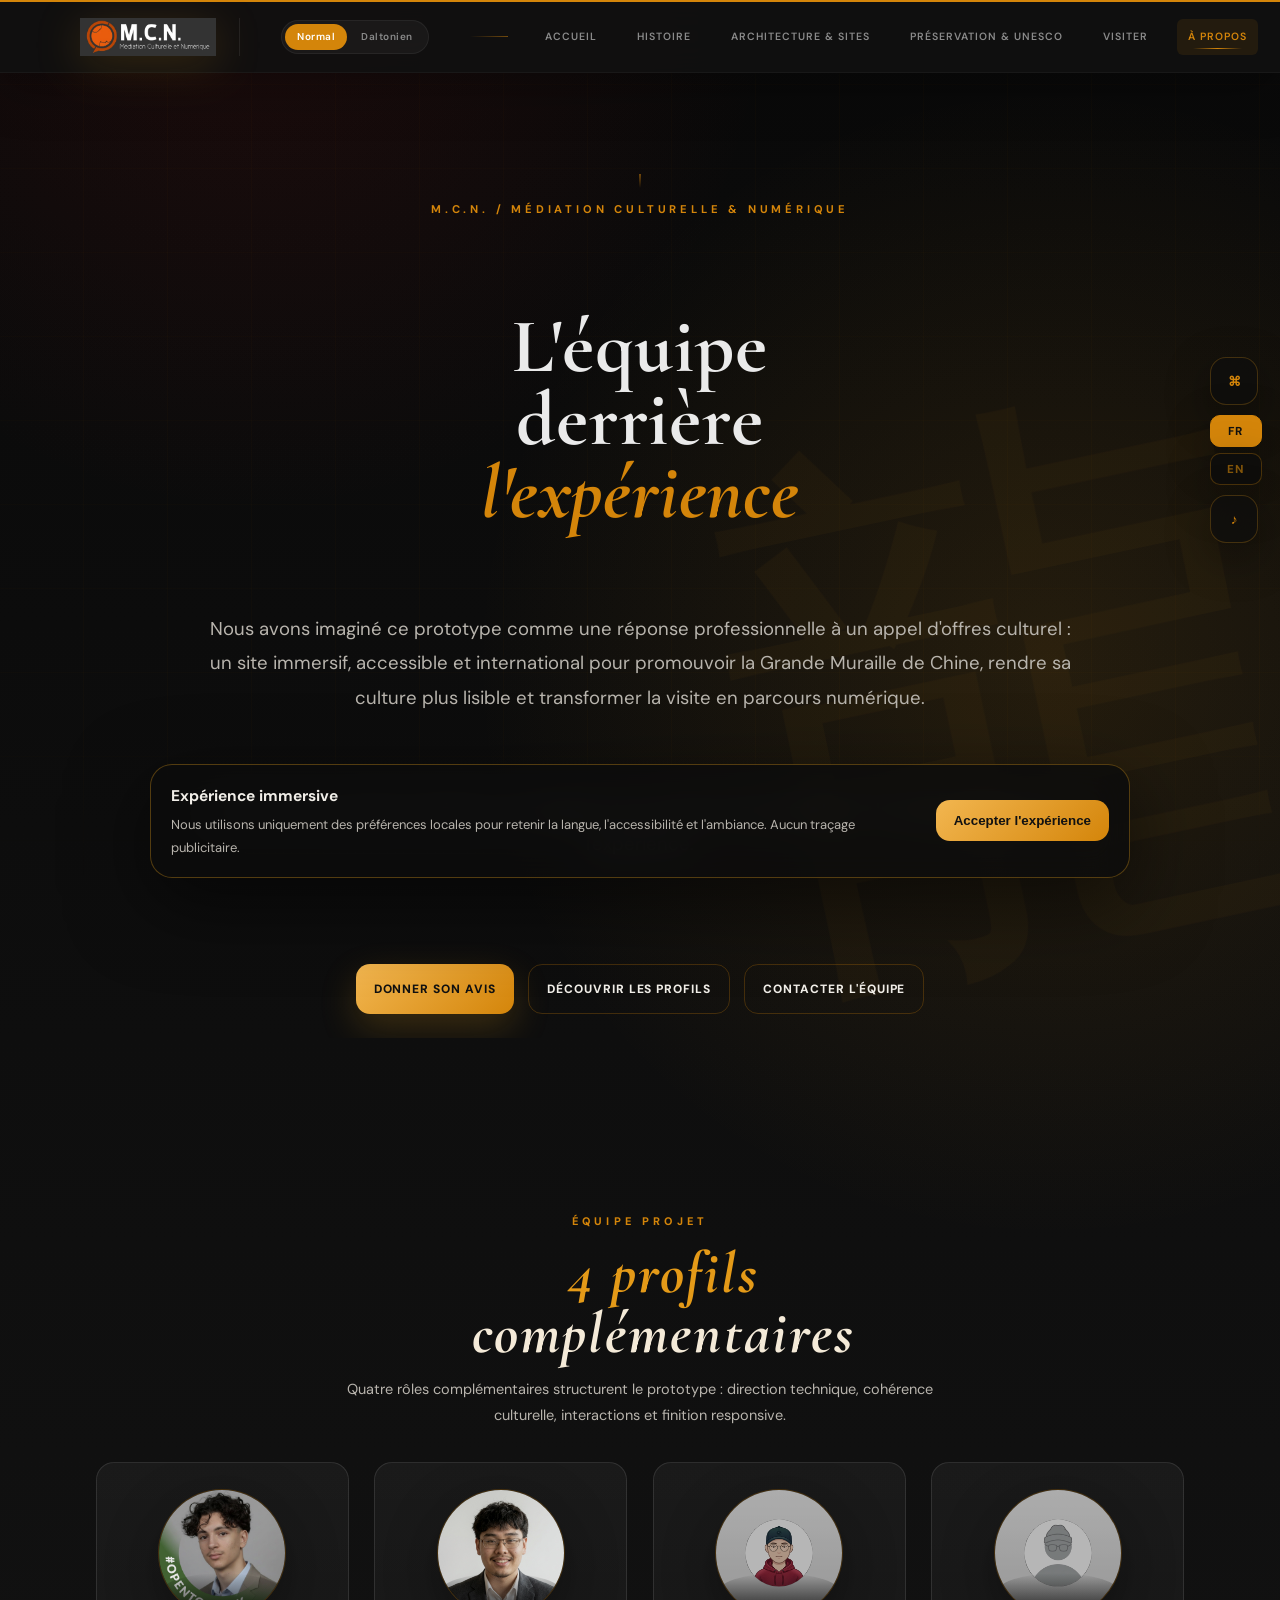
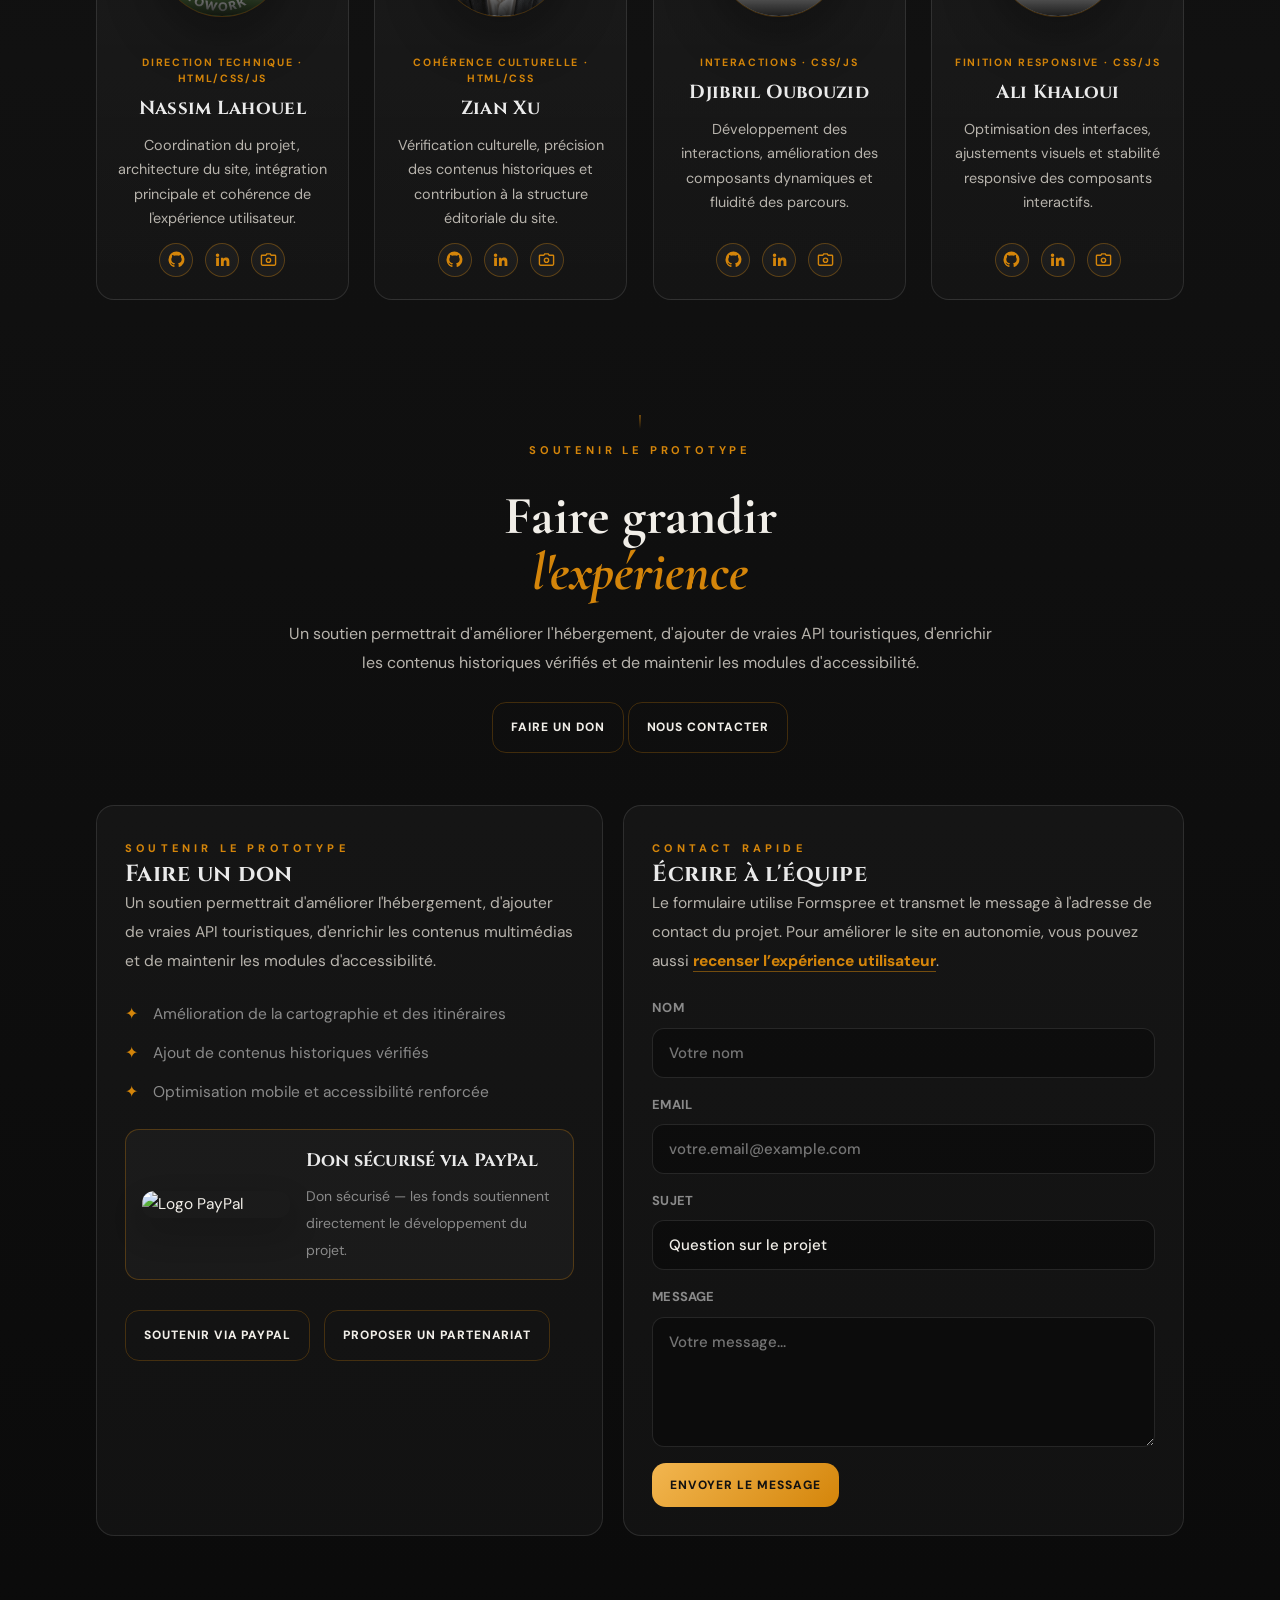
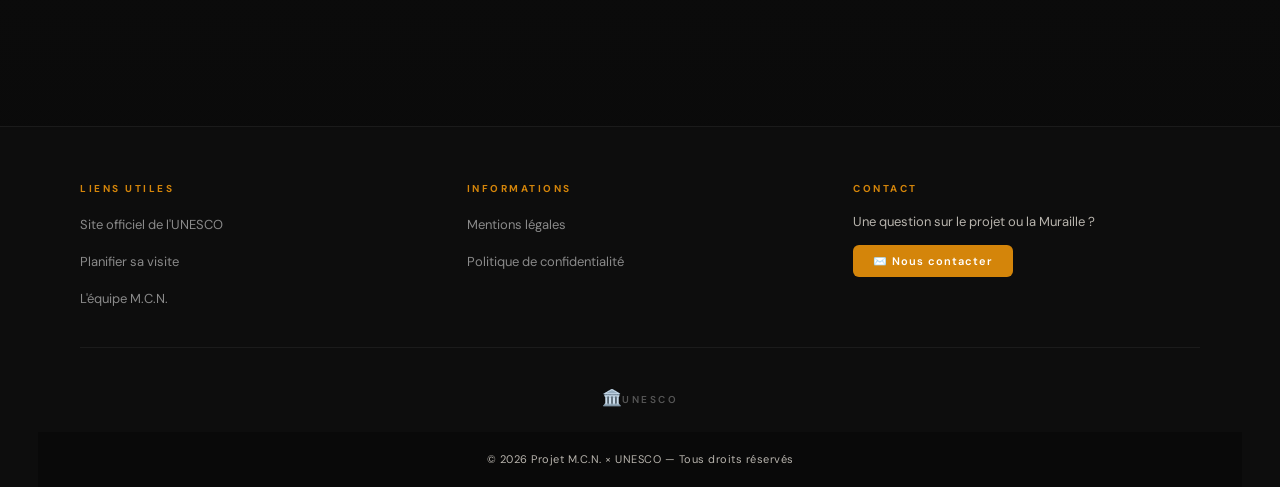
==== commit ffc8ed16: "update different type of files" ====
--- a/apropos.html
+++ b/apropos.html
@@ -76,7 +76,7 @@
         <div class="nav-container">
             <div class="logo">
                 <a href="index.html" class="logo-link" aria-label="Retour à l'accueil">
-                    <img src="logo-mcn.png" alt="Logo M.C.N." class="logo-img">
+                    <img src="logo-mcn.jpeg" alt="Logo M.C.N." class="logo-img">
                 </a>
             </div>
             <div class="color-mode-toggle">
@@ -118,7 +118,7 @@
             </div>
             <div class="team-grid team-grid-real team-grid-compact">
                 <article class="profile-card profile-card-real">
-                    <div class="profile-photo-wrap"><img src="nassim-lahouel.jpg" alt="Portrait de Nassim Lahouel" class="profile-photo"></div>
+                    <div class="profile-photo-wrap"><img src="nassim-lahouel.jpeg" alt="Portrait de Nassim Lahouel" class="profile-photo"></div>
                     <div class="profile-body">
                         <span class="profile-role">Direction technique · HTML/CSS/JS</span>
                         <h3>Nassim Lahouel</h3>
@@ -131,7 +131,7 @@
                     </div>
                 </article>
                 <article class="profile-card profile-card-real">
-                    <div class="profile-photo-wrap"><img src="zian-xu.jpg" alt="Portrait de Zian Xu" class="profile-photo"></div>
+                    <div class="profile-photo-wrap"><img src="zian-xu.jpeg" alt="Portrait de Zian Xu" class="profile-photo"></div>
                     <div class="profile-body">
                         <span class="profile-role">Cohérence culturelle · HTML/CSS</span>
                         <h3>Zian Xu</h3>
@@ -144,7 +144,7 @@
                     </div>
                 </article>
                 <article class="profile-card profile-card-real">
-                    <div class="profile-photo-wrap"><img src="djibril.jpg" alt="Portrait de Djibril Oubouzid" class="profile-photo"></div>
+                    <div class="profile-photo-wrap"><img src="djibril.jpeg" alt="Portrait de Djibril Oubouzid" class="profile-photo"></div>
                     <div class="profile-body">
                         <span class="profile-role">Interactions · CSS/JS</span>
                         <h3>Djibril Oubouzid</h3>
@@ -157,7 +157,7 @@
                     </div>
                 </article>
                 <article class="profile-card profile-card-real">
-                    <div class="profile-photo-wrap"><img src="ali.jpg" alt="Portrait de Ali Khaloui" class="profile-photo"></div>
+                    <div class="profile-photo-wrap"><img src="ali.jpeg" alt="Portrait de Ali Khaloui" class="profile-photo"></div>
                     <div class="profile-body">
                         <span class="profile-role">Finition responsive · CSS/JS</span>
                         <h3>Ali Khaloui</h3>
--- a/style.css
+++ b/style.css
@@ -542,7 +542,7 @@
 body::before{content:"";position:fixed;inset:0;pointer-events:none;z-index:-1;background:radial-gradient(circle at var(--mx,50%) var(--my,30%),rgba(216,148,24,.09),transparent 18rem),linear-gradient(90deg,rgba(255,255,255,.018) 1px,transparent 1px),linear-gradient(180deg,rgba(255,255,255,.012) 1px,transparent 1px);background-size:auto,72px 72px,72px 72px}.header{box-shadow:0 1px 0 rgba(216,148,24,.18),0 24px 80px rgba(0,0,0,.22)}.hero-title{text-shadow:0 12px 35px rgba(0,0,0,.75),0 0 50px rgba(216,148,24,.18)}.hero::after{background:linear-gradient(to bottom,rgba(0,0,0,.26),rgba(0,0,0,.42) 45%,#0b0b0b 100%),radial-gradient(circle at 50% 48%,transparent 0,rgba(0,0,0,.42) 62%)}
 .imperial-experience{position:relative;margin:100px auto 34px;min-height:520px;border-radius:38px;padding:clamp(28px,5vw,70px);overflow:hidden;border:1px solid rgba(216,148,24,.24);background:linear-gradient(135deg,rgba(42,12,8,.72),rgba(12,12,12,.9) 42%,rgba(15,18,15,.86)),radial-gradient(circle at 80% 20%,rgba(216,148,24,.22),transparent 30%);box-shadow:0 40px 120px rgba(0,0,0,.52),inset 0 1px 0 rgba(255,255,255,.06);display:grid;grid-template-columns:minmax(0,1fr) 460px;gap:34px;align-items:center}.imperial-bg-seal{position:absolute;right:8%;top:4%;font-size:190px;color:rgba(216,148,24,.055);font-family:var(--font-title);font-weight:900}.imperial-copy{position:relative;z-index:2;max-width:720px}.imperial-copy h2,.curator-room h2,.passport-panel h2{font-size:clamp(36px,5vw,76px);line-height:.95;margin:12px 0 18px;letter-spacing:.02em}.imperial-copy p,.curator-room p,.passport-panel p{font-size:18px;line-height:1.9;color:var(--text-secondary)}.imperial-actions{display:flex;gap:14px;flex-wrap:wrap;margin-top:28px}.magnetic-btn,.ghost-btn{border:0;border-radius:16px;padding:15px 22px;text-transform:uppercase;letter-spacing:.14em;font-weight:900;cursor:pointer;transition:.25s}.magnetic-btn{background:linear-gradient(135deg,#f5bd62,#d4850a 45%,#8e1111);color:#121212;box-shadow:0 18px 55px rgba(216,148,24,.25)}.ghost-btn{background:rgba(255,255,255,.045);color:#f1f1f1;border:1px solid rgba(255,255,255,.12)}.magnetic-btn:hover,.ghost-btn:hover{transform:translateY(-3px);filter:saturate(1.15)}
 .wall-3d{position:relative;z-index:2;height:360px;perspective:900px;transform-style:preserve-3d;filter:drop-shadow(0 36px 50px rgba(0,0,0,.45))}.tower-face{position:absolute;background:linear-gradient(135deg,#d8b37a,#7c5a36 55%,#2a211a);border:1px solid rgba(255,235,180,.32);box-shadow:inset 0 0 32px rgba(0,0,0,.32)}.face-front{width:190px;height:260px;left:110px;top:35px;transform:rotateY(-22deg);border-radius:10px 10px 2px 2px}.face-front::before{content:"";position:absolute;top:-28px;left:0;right:0;height:34px;background:repeating-linear-gradient(90deg,#9b7448 0 24px,transparent 24px 36px)}.face-front span{position:absolute;width:28px;height:46px;border-radius:30px 30px 4px 4px;background:#111;box-shadow:0 0 0 3px rgba(255,255,255,.06)}.face-front span:nth-child(1){left:38px;top:70px}.face-front span:nth-child(2){right:38px;top:70px}.face-front span:nth-child(3){left:80px;bottom:0;width:42px;height:72px}.face-side{width:90px;height:260px;left:287px;top:35px;transform:rotateY(62deg);filter:brightness(.72);border-radius:0 10px 2px 0}.face-top{width:190px;height:90px;left:145px;top:0;transform:rotateX(72deg) rotateZ(-1deg);filter:brightness(1.15)}.wall-path{position:absolute;left:-28px;right:0;bottom:34px;height:92px;transform:rotateX(64deg) rotateZ(-14deg);background:linear-gradient(90deg,#6b5b48,#d3b078,#69533d);border:1px solid rgba(255,255,255,.16);border-radius:999px;overflow:hidden}.wall-path i{position:absolute;top:0;bottom:0;width:4px;background:rgba(0,0,0,.25);transform:skewX(-20deg)}.wall-path i:nth-child(1){left:14%}.wall-path i:nth-child(2){left:32%}.wall-path i:nth-child(3){left:50%}.wall-path i:nth-child(4){left:68%}.wall-path i:nth-child(5){left:86%}
-.oracle-grid{display:grid;grid-template-columns:1.35fr .85fr .85fr;gap:18px;margin:32px 0 70px}.oracle-card{position:relative;overflow:hidden;border:1px solid rgba(255,255,255,.105);border-radius:26px;background:linear-gradient(150deg,rgba(255,255,255,.06),rgba(255,255,255,.025));padding:26px;box-shadow:0 24px 70px rgba(0,0,0,.25)}.oracle-card::after{content:"";position:absolute;inset:-1px;background:linear-gradient(120deg,transparent,rgba(216,148,24,.18),transparent);transform:translateX(-100%);transition:.8s;pointer-events:none}.oracle-card:hover::after{transform:translateX(100%)}.oracle-card h3{font-size:clamp(26px,3vw,42px);margin:10px 0;color:var(--porcelain);font-family:var(--font-title)}.oracle-card p{color:var(--text-secondary);line-height:1.75}.planner-controls{display:flex;gap:10px;flex-wrap:wrap;margin:18px 0}.planner-chip{border:1px solid rgba(216,148,24,.24);background:rgba(255,255,255,.045);color:#ddd;border-radius:999px;padding:10px 14px;font-weight:800;cursor:pointer}.planner-chip.is-active{background:var(--gold);color:#111}.planner-output{display:grid;gap:5px;border-radius:18px;border:1px solid rgba(216,148,24,.24);background:rgba(0,0,0,.26);padding:18px}.planner-output strong{color:var(--gold);font-family:var(--font-title);font-size:24px}.planner-output span{color:#bbb;line-height:1.65}.risk-meter{height:210px;display:grid;place-items:center}.risk-meter span{width:154px;height:154px;border-radius:50%;background:conic-gradient(var(--gold) 0 245deg,rgba(255,255,255,.09) 245deg 360deg);position:relative;box-shadow:0 0 54px rgba(216,148,24,.16)}.risk-meter span::before{content:"68";position:absolute;inset:18px;border-radius:50%;background:#111;display:grid;place-items:center;color:var(--gold);font:900 48px var(--font-title)}.risk-meter span::after{content:"/100";position:absolute;left:50%;top:61%;transform:translateX(-50%);font-size:12px;letter-spacing:.2em;color:#777}.curator-room{margin:80px 0;border-radius:34px;padding:34px;border:1px solid rgba(216,148,24,.2);background:linear-gradient(135deg,rgba(255,255,255,.035),rgba(255,255,255,.015));display:grid;grid-template-columns:.72fr 1fr;gap:32px;align-items:center}.compare-slider{position:relative;min-height:360px;border-radius:28px;overflow:hidden;border:1px solid rgba(255,255,255,.13);background:#161616}.compare-base,.compare-overlay{position:absolute;inset:0;display:flex;align-items:end;padding:22px;font-weight:900;letter-spacing:.15em;text-transform:uppercase}.compare-base{background:linear-gradient(180deg,rgba(0,0,0,.05),rgba(0,0,0,.42)),url('restauree-comparateur.jpg') center/cover no-repeat;justify-content:flex-end;color:#fff}.compare-overlay{width:52%;background:linear-gradient(180deg,rgba(0,0,0,.04),rgba(0,0,0,.48)),url('sauvage-comparateur.jpeg') center/cover no-repeat;color:#f5bd62;border-right:3px solid var(--gold);box-shadow:12px 0 35px rgba(0,0,0,.32)}.compare-base span,.compare-overlay span{background:rgba(8,8,8,.72);border:1px solid rgba(216,148,24,.3);border-radius:999px;padding:10px 14px;backdrop-filter:blur(10px);box-shadow:0 12px 34px rgba(0,0,0,.32)}.compare-range{position:absolute;left:0;right:0;bottom:0;width:100%;height:100%;opacity:0;cursor:ew-resize}.passport-panel{margin:70px 0 90px;border-radius:34px;padding:30px;border:1px solid rgba(216,148,24,.23);background:radial-gradient(circle at 20% 0,rgba(216,148,24,.18),transparent 32%),linear-gradient(135deg,#17130f,#0d0d0d);display:grid;grid-template-columns:1fr auto;gap:28px;align-items:center}.passport-card{display:flex;gap:24px;align-items:center}.passport-stamp{min-width:142px;height:142px;border:2px solid rgba(216,148,24,.7);border-radius:50%;display:grid;place-items:center;text-align:center;color:var(--gold);font-weight:900;letter-spacing:.16em;transform:rotate(-9deg);box-shadow:inset 0 0 30px rgba(216,148,24,.13)}.stamp-row{display:flex;gap:12px;flex-wrap:wrap}.stamp{border:1px solid rgba(255,255,255,.12);background:rgba(255,255,255,.045);color:#aaa;border-radius:18px;padding:16px 20px;font-weight:900;text-transform:uppercase;letter-spacing:.14em}.stamp.is-earned{color:#111;background:var(--gold);box-shadow:0 14px 38px rgba(216,148,24,.18)}.heritage-passport-modal{position:fixed;inset:0;display:none;place-items:center;z-index:150;background:rgba(0,0,0,.72);backdrop-filter:blur(12px)}.heritage-passport-modal.is-open{display:grid}.passport-modal-card{width:min(760px,92vw);border-radius:32px;border:1px solid rgba(216,148,24,.35);background:linear-gradient(135deg,#18110b,#080808);padding:34px;box-shadow:0 40px 110px rgba(0,0,0,.75)}.passport-modal-card h2{font-size:clamp(32px,5vw,58px);margin-bottom:10px}.passport-modal-card p{color:#bbb;line-height:1.8}.close-passport{float:right;border:0;background:transparent;color:#fff;font-size:32px;cursor:pointer}.smart-toast{position:fixed;left:50%;bottom:100px;transform:translateX(-50%) translateY(30px);opacity:0;z-index:160;background:rgba(12,12,12,.86);border:1px solid rgba(216,148,24,.28);color:#eee;border-radius:16px;padding:14px 18px;box-shadow:0 20px 70px rgba(0,0,0,.45);backdrop-filter:blur(12px);transition:.3s}.smart-toast.is-visible{opacity:1;transform:translateX(-50%) translateY(0)}
+.oracle-grid{display:grid;grid-template-columns:1.35fr .85fr .85fr;gap:18px;margin:32px 0 70px}.oracle-card{position:relative;overflow:hidden;border:1px solid rgba(255,255,255,.105);border-radius:26px;background:linear-gradient(150deg,rgba(255,255,255,.06),rgba(255,255,255,.025));padding:26px;box-shadow:0 24px 70px rgba(0,0,0,.25)}.oracle-card::after{content:"";position:absolute;inset:-1px;background:linear-gradient(120deg,transparent,rgba(216,148,24,.18),transparent);transform:translateX(-100%);transition:.8s;pointer-events:none}.oracle-card:hover::after{transform:translateX(100%)}.oracle-card h3{font-size:clamp(26px,3vw,42px);margin:10px 0;color:var(--porcelain);font-family:var(--font-title)}.oracle-card p{color:var(--text-secondary);line-height:1.75}.planner-controls{display:flex;gap:10px;flex-wrap:wrap;margin:18px 0}.planner-chip{border:1px solid rgba(216,148,24,.24);background:rgba(255,255,255,.045);color:#ddd;border-radius:999px;padding:10px 14px;font-weight:800;cursor:pointer}.planner-chip.is-active{background:var(--gold);color:#111}.planner-output{display:grid;gap:5px;border-radius:18px;border:1px solid rgba(216,148,24,.24);background:rgba(0,0,0,.26);padding:18px}.planner-output strong{color:var(--gold);font-family:var(--font-title);font-size:24px}.planner-output span{color:#bbb;line-height:1.65}.risk-meter{height:210px;display:grid;place-items:center}.risk-meter span{width:154px;height:154px;border-radius:50%;background:conic-gradient(var(--gold) 0 245deg,rgba(255,255,255,.09) 245deg 360deg);position:relative;box-shadow:0 0 54px rgba(216,148,24,.16)}.risk-meter span::before{content:"68";position:absolute;inset:18px;border-radius:50%;background:#111;display:grid;place-items:center;color:var(--gold);font:900 48px var(--font-title)}.risk-meter span::after{content:"/100";position:absolute;left:50%;top:61%;transform:translateX(-50%);font-size:12px;letter-spacing:.2em;color:#777}.curator-room{margin:80px 0;border-radius:34px;padding:34px;border:1px solid rgba(216,148,24,.2);background:linear-gradient(135deg,rgba(255,255,255,.035),rgba(255,255,255,.015));display:grid;grid-template-columns:.72fr 1fr;gap:32px;align-items:center}.compare-slider{position:relative;min-height:360px;border-radius:28px;overflow:hidden;border:1px solid rgba(255,255,255,.13);background:#161616}.compare-base,.compare-overlay{position:absolute;inset:0;display:flex;align-items:end;padding:22px;font-weight:900;letter-spacing:.15em;text-transform:uppercase}.compare-base{background:linear-gradient(180deg,rgba(0,0,0,.05),rgba(0,0,0,.42)),url('restauree-comparateur.jpeg') center/cover no-repeat;justify-content:flex-end;color:#fff}.compare-overlay{width:52%;background:linear-gradient(180deg,rgba(0,0,0,.04),rgba(0,0,0,.48)),url('sauvage-comparateur.jpeg') center/cover no-repeat;color:#f5bd62;border-right:3px solid var(--gold);box-shadow:12px 0 35px rgba(0,0,0,.32)}.compare-base span,.compare-overlay span{background:rgba(8,8,8,.72);border:1px solid rgba(216,148,24,.3);border-radius:999px;padding:10px 14px;backdrop-filter:blur(10px);box-shadow:0 12px 34px rgba(0,0,0,.32)}.compare-range{position:absolute;left:0;right:0;bottom:0;width:100%;height:100%;opacity:0;cursor:ew-resize}.passport-panel{margin:70px 0 90px;border-radius:34px;padding:30px;border:1px solid rgba(216,148,24,.23);background:radial-gradient(circle at 20% 0,rgba(216,148,24,.18),transparent 32%),linear-gradient(135deg,#17130f,#0d0d0d);display:grid;grid-template-columns:1fr auto;gap:28px;align-items:center}.passport-card{display:flex;gap:24px;align-items:center}.passport-stamp{min-width:142px;height:142px;border:2px solid rgba(216,148,24,.7);border-radius:50%;display:grid;place-items:center;text-align:center;color:var(--gold);font-weight:900;letter-spacing:.16em;transform:rotate(-9deg);box-shadow:inset 0 0 30px rgba(216,148,24,.13)}.stamp-row{display:flex;gap:12px;flex-wrap:wrap}.stamp{border:1px solid rgba(255,255,255,.12);background:rgba(255,255,255,.045);color:#aaa;border-radius:18px;padding:16px 20px;font-weight:900;text-transform:uppercase;letter-spacing:.14em}.stamp.is-earned{color:#111;background:var(--gold);box-shadow:0 14px 38px rgba(216,148,24,.18)}.heritage-passport-modal{position:fixed;inset:0;display:none;place-items:center;z-index:150;background:rgba(0,0,0,.72);backdrop-filter:blur(12px)}.heritage-passport-modal.is-open{display:grid}.passport-modal-card{width:min(760px,92vw);border-radius:32px;border:1px solid rgba(216,148,24,.35);background:linear-gradient(135deg,#18110b,#080808);padding:34px;box-shadow:0 40px 110px rgba(0,0,0,.75)}.passport-modal-card h2{font-size:clamp(32px,5vw,58px);margin-bottom:10px}.passport-modal-card p{color:#bbb;line-height:1.8}.close-passport{float:right;border:0;background:transparent;color:#fff;font-size:32px;cursor:pointer}.smart-toast{position:fixed;left:50%;bottom:100px;transform:translateX(-50%) translateY(30px);opacity:0;z-index:160;background:rgba(12,12,12,.86);border:1px solid rgba(216,148,24,.28);color:#eee;border-radius:16px;padding:14px 18px;box-shadow:0 20px 70px rgba(0,0,0,.45);backdrop-filter:blur(12px);transition:.3s}.smart-toast.is-visible{opacity:1;transform:translateX(-50%) translateY(0)}
 @media(max-width:980px){.imperial-experience,.curator-room,.passport-panel{grid-template-columns:1fr}.wall-3d{height:300px}.oracle-grid{grid-template-columns:1fr}.passport-card{align-items:flex-start}.premium-dock{right:12px}.imperial-copy h2,.curator-room h2,.passport-panel h2{font-size:clamp(34px,10vw,56px)}}
 @media(max-width:620px){.imperial-experience{padding:24px}.wall-3d{transform:scale(.85);transform-origin:left center}.passport-card{flex-direction:column}.stamp-row{display:grid;grid-template-columns:1fr 1fr}.curator-room{padding:22px}.compare-slider{min-height:260px}.oracle-card{padding:20px}}
 html[lang="en"] .dock-btn[data-command="lang"]{background:var(--gold);color:#111}
@@ -1533,3 +1533,22 @@
 html:not(.is-english) .section-passport-preview::after{content:attr(data-earned-count) " sceaux";}
 .section-passport-preview.has-earned{border-color:rgba(226,155,35,.55)!important;box-shadow:0 0 0 1px rgba(226,155,35,.25),0 18px 50px rgba(226,155,35,.08);}
 .stamp.is-earned{border-color:#e49a18!important;background:linear-gradient(135deg,rgba(226,155,35,.95),rgba(179,101,13,.9))!important;color:#120d07!important;}
+/* ajout recent */
+
+.youtube-video-wrap {
+    position: relative;
+    width: 100%;
+    aspect-ratio: 16 / 9;
+    margin: 24px auto 0;
+    border-radius: 12px;
+    overflow: hidden;
+    border: 1px solid var(--border-subtle);
+    background: #000;
+}
+
+.youtube-video-wrap iframe {
+    width: 100%;
+    height: 100%;
+    border: 0;
+    display: block;
+}
